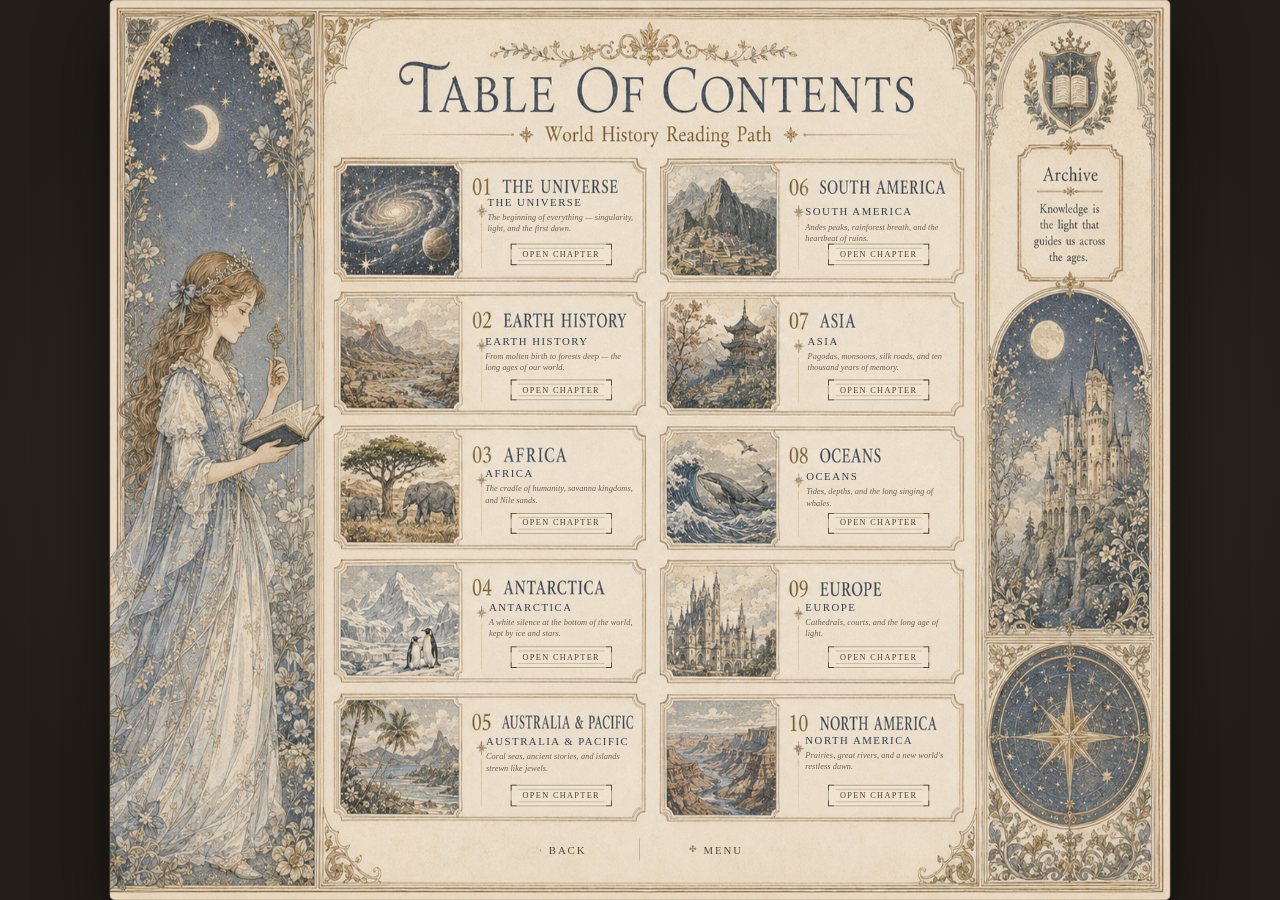
==== chapters.html @ 1aeedf15 "Chapters: per-button zones; Marginalia: 6-row cards w/ scroll; Word Garden: matched style CHAPTERS —" ====
<!doctype html>
<html lang="en">
<head>
<meta charset="utf-8">
<title>Table of Contents · The Princess Lexicon</title>
<meta name="viewport" content="width=device-width,initial-scale=1,viewport-fit=cover">
<link rel="stylesheet" href="css/base.css">
<link rel="stylesheet" href="css/layout.css">
<link rel="stylesheet" href="css/components.css">
<link rel="stylesheet" href="css/pages.css">
<link rel="stylesheet" href="css/debug.css">
<style>
  .page.chapters-art {
    background-image: url("assets/bg/ui/chapters.jpg");
  }
</style>
</head>
<body>
<div class="stage">
  <main class="page art-bg chapters-art" data-page="chapters">

    <!-- All UI lives inside the master frame so the 10 chapter cards
         line up with the painted slots. The 10 zone coordinates are
         the user's hand-measured page-relative values converted to
         master-frame-relative; see debug.css. -->
    <div class="master-frame">

      <!-- TEXT zones — one per chapter. Each just holds the chapter
           title + italic tagline; the button is a SEPARATE zone below. -->
      <div class="ui-zone zone-toc-01 toc-card" data-zone="ch 01"></div>
      <div class="ui-zone zone-toc-02 toc-card" data-zone="ch 02"></div>
      <div class="ui-zone zone-toc-03 toc-card" data-zone="ch 03"></div>
      <div class="ui-zone zone-toc-04 toc-card" data-zone="ch 04"></div>
      <div class="ui-zone zone-toc-05 toc-card" data-zone="ch 05"></div>
      <div class="ui-zone zone-toc-06 toc-card" data-zone="ch 06"></div>
      <div class="ui-zone zone-toc-07 toc-card" data-zone="ch 07"></div>
      <div class="ui-zone zone-toc-08 toc-card" data-zone="ch 08"></div>
      <div class="ui-zone zone-toc-09 toc-card" data-zone="ch 09"></div>
      <div class="ui-zone zone-toc-10 toc-card" data-zone="ch 10"></div>

      <!-- OPEN CHAPTER BUTTON zones. Coords come straight from the
           user's hand-measured red lines; all 10 buttons share the
           same column width + height so the page reads as one tidy
           grid of identical plaques. -->
      <div class="ui-zone zone-toc-btn-01 toc-btn-zone" data-zone="btn 01"></div>
      <div class="ui-zone zone-toc-btn-02 toc-btn-zone" data-zone="btn 02"></div>
      <div class="ui-zone zone-toc-btn-03 toc-btn-zone" data-zone="btn 03"></div>
      <div class="ui-zone zone-toc-btn-04 toc-btn-zone" data-zone="btn 04"></div>
      <div class="ui-zone zone-toc-btn-05 toc-btn-zone" data-zone="btn 05"></div>
      <div class="ui-zone zone-toc-btn-06 toc-btn-zone" data-zone="btn 06"></div>
      <div class="ui-zone zone-toc-btn-07 toc-btn-zone" data-zone="btn 07"></div>
      <div class="ui-zone zone-toc-btn-08 toc-btn-zone" data-zone="btn 08"></div>
      <div class="ui-zone zone-toc-btn-09 toc-btn-zone" data-zone="btn 09"></div>
      <div class="ui-zone zone-toc-btn-10 toc-btn-zone" data-zone="btn 10"></div>

      <nav class="ui-bottom-nav">
        <button type="button" onclick="go('select.html')">
          <span class="nav-glyph">‹</span>Back
        </button>
        <button type="button" onclick="go('index.html')">
          <span class="nav-glyph">✤</span>Menu
        </button>
      </nav>
    </div>
  </main>
</div>

<script src="data/mockChapters.js"></script>
<script src="js/app.js"></script>
<script>
  // Render text into each .zone-toc-NN; render the plaque into each
  // .zone-toc-btn-NN. Two zones per chapter so the button's exact
  // pixel position can never be pushed by a longer tagline.
  document.addEventListener("DOMContentLoaded", () => {
    CHAPTERS.forEach((c) => {
      const text = document.querySelector(".zone-toc-" + c.number);
      const btn  = document.querySelector(".zone-toc-btn-" + c.number);
      if (text) text.innerHTML = `
        <div class="toc-card-text">
          <h3 class="toc-card-title">${c.title}</h3>
          <p  class="toc-card-tagline">${c.tagline || ""}</p>
        </div>`;
      if (btn) btn.innerHTML = `
        <button type="button" class="antique-button toc-open-btn"
                data-go="reading.html?chapter=${encodeURIComponent(c.id)}&section=${encodeURIComponent(c.firstSection || "1.1")}">
          <span class="antique-button-corner tl"></span>
          <span class="antique-button-corner tr"></span>
          <span class="antique-button-corner bl"></span>
          <span class="antique-button-corner br"></span>
          <span class="antique-button-label">Open Chapter</span>
        </button>`;
    });
    document.querySelectorAll(".toc-open-btn").forEach(btn => {
      btn.addEventListener("click", () => window.go(btn.dataset.go));
    });
  });
</script>
</body>
</html>
---- css/base.css ----
/* ============================================================
   The Princess Lexicon — base.css
   Typography tokens, color tokens, page reset.
   All pages must inherit from these tokens. Do not redeclare
   fonts / colors in per-page CSS.
   ============================================================ */

:root {
  /* ----- Color tokens ----- */
  --color-ink:           #3f3a31;   /* primary body text */
  --color-ink-soft:      #443d32;   /* alt body text */
  --color-body:          #3d3932;   /* reading body */
  --color-title:         #384453;   /* gray-blue title */
  --color-title-alt:     #3f4b59;   /* gray-blue title alt */
  --color-subtitle:      #8a7653;   /* muted gold subtitle */
  --color-muted:         #7b6f5c;   /* secondary text */
  --color-gold:          #9a8358;   /* gold-brown accent text */
  --color-gold-deep:     #76664b;   /* deep gold for hero */
  --color-gold-soft:     #a58a56;   /* selection / underline */
  --color-button-ink:    #5a4b35;   /* button label text */
  --color-clickable:     #5f513b;   /* clickable word ink */

  --paper-warm:          #f4ecda;   /* main paper background */
  --paper-warm-2:        #ede2c8;   /* deeper paper */
  --paper-cream:         #f6efd9;   /* page panels */
  --paper-edge:          #dccfae;   /* page edge */
  --paper-frame:         #b89e6f;   /* border / frame lines */
  --paper-frame-soft:    #c8b387;   /* lighter frame */
  --paper-shadow:        rgba(80, 60, 30, 0.10);
  --paper-shadow-2:      rgba(80, 60, 30, 0.18);

  --accent-wine:         #8a5a5a;   /* save accent */
  --accent-wine-soft:    #a87878;
  --accent-blue:         #5a6e84;   /* load accent */
  --accent-blue-soft:    #87a0b6;
  --accent-empty:        #d8c79f;   /* empty slot beige */

  --highlight-bg:        rgba(168, 143, 93, 0.13);
  --highlight-bg-hover:  rgba(168, 143, 93, 0.22);
  --highlight-border:    rgba(126, 103, 67, 0.45);
  --highlight-border-hover: rgba(154, 131, 88, 0.85);
  --select-bg:           rgba(162, 139, 96, 0.16);

  /* ----- Ornate-panel tokens (site-wide framed component) ----- */
  --paper-bg:        #f4eddd;
  --paper-bg-soft:   #f8f2e6;
  --paper-line:      #b9aa8a;
  --paper-line-dark: #8f805f;
  --paper-text:      #3f3a31;
  --paper-muted:     #7d705c;
  --paper-gold:      #a78d5b;

  /* ----- Font stacks ----- */
  --font-body:    "Georgia", "Times New Roman", "Songti SC", "STSong", serif;
  --font-display: "Georgia", "Times New Roman", "Songti SC", serif;
  --font-cn:      "Songti SC", "STSong", "Noto Serif SC", "Georgia", serif;

  /* ----- Type scale (px) ----- */
  --fs-hero:        52px;
  --fs-chapter:     34px;
  --fs-section:     28px;
  --fs-card-title:  22px;
  --fs-menu:        24px;
  --fs-btn-lg:      22px;
  --fs-btn:         18px;
  --fs-btn-sm:      16px;
  --fs-body:        20px;
  --fs-list:        16px;
  --fs-side-label:  13px;
  --fs-side-word:   18px;
  --fs-drawer-title:36px;

  /* ----- Layout tokens ----- */
  --page-w: 1448px;
  --page-h: 1086px;
  --page-radius: 6px;
  --frame-border: 1px solid var(--paper-frame);
  --frame-border-soft: 1px solid var(--paper-frame-soft);
  --hairline: 1px solid rgba(120, 95, 55, 0.35);
}

/* ----- Reset ----- */
*,
*::before,
*::after { box-sizing: border-box; }

html, body {
  margin: 0;
  padding: 0;
  height: 100%;
}

body {
  font-family: var(--font-body);
  font-size: var(--fs-body);
  color: var(--color-ink);
  background-color: #2b261e;
  -webkit-font-smoothing: antialiased;
  text-rendering: optimizeLegibility;
  overflow: hidden;          /* iPad landscape: no body scroll */
}

button,
input,
select,
textarea {
  font-family: inherit;
  color: inherit;
}

a { color: inherit; text-decoration: none; }

img { display: block; max-width: 100%; }

/* ----- Typography classes ----- */
.t-hero {
  font-family: var(--font-display);
  font-size: var(--fs-hero);
  letter-spacing: 0.08em;
  font-weight: 400;
  line-height: 1.1;
  color: var(--color-gold-deep);
  text-transform: uppercase;
}

.t-menu-sub {
  font-family: var(--font-display);
  font-size: var(--fs-menu);
  letter-spacing: 0.14em;
  font-weight: 400;
  color: #7d705c;
  text-transform: uppercase;
}

.t-chapter {
  font-family: var(--font-display);
  font-size: var(--fs-chapter);
  letter-spacing: 0.14em;
  font-weight: 400;
  line-height: 1.2;
  color: #3c4854;
  text-transform: uppercase;
}

.t-section {
  font-family: var(--font-display);
  font-size: var(--fs-section);
  letter-spacing: 0.08em;
  font-weight: 400;
  line-height: 1.35;
  color: var(--color-subtitle);
}

.t-eyebrow {
  font-family: var(--font-display);
  font-size: var(--fs-side-label);
  letter-spacing: 0.18em;
  text-transform: uppercase;
  font-weight: 400;
  color: var(--color-subtitle);
}

.t-divider {
  display: block;
  width: 60px;
  height: 1px;
  margin: 10px auto 0;
  background: var(--paper-frame);
  opacity: 0.6;
}
---- css/layout.css ----
/* ============================================================
   The Princess Lexicon — layout.css
   Page-level scaffolding. Each page is centered in a 1448x1086
   "book" stage that scales to viewport.
   ============================================================ */

.stage {
  position: fixed;
  inset: 0;
  display: flex;
  align-items: center;
  justify-content: center;
  background: radial-gradient(ellipse at center,
              #3a342a 0%, #221d17 80%);
}

.page {
  position: relative;
  width: var(--page-w);
  height: var(--page-h);
  background-color: var(--paper-warm);
  background-image:
    radial-gradient(ellipse at 30% 20%, rgba(255, 245, 220, 0.55) 0%, transparent 60%),
    radial-gradient(ellipse at 70% 80%, rgba(120, 95, 55, 0.10) 0%, transparent 65%),
    repeating-linear-gradient(
      135deg,
      rgba(150, 120, 70, 0.025) 0 2px,
      transparent 2px 5px
    );
  border-radius: var(--page-radius);
  box-shadow:
    0 30px 80px rgba(0, 0, 0, 0.55),
    0 0 0 1px rgba(120, 95, 55, 0.30) inset;
  transform-origin: center center;
  overflow: hidden;
}

/* ============================================================
   MASTER FRAME — the single legal layout coordinate system.
   Hand-measured by the user: the 4 blue corner medallions on
   every painted background are at (1.78%, 2.15%) and
   (98.11%, 98.00%) of the page, so the frame is:
       left 1.78%  top 2.15%  width 96.33%  height 95.85%

   Every interactive zone, hotspot and bottom-nav lives INSIDE
   this element. Zones inside .master-frame use percentages
   relative to .master-frame, NOT to the full .page.
   ============================================================ */
.master-frame {
  position: absolute;
  left: 1.78%;
  top: 2.15%;
  width: 96.33%;
  height: 95.85%;
  /* pointer-events:none would defeat the whole purpose: zones inside
     need to receive clicks. Master frame itself has no UI, so the
     transparent child zones determine hit behaviour. */
}

/* Decorative double frame inside every page */
.page::before,
.page::after {
  content: "";
  position: absolute;
  pointer-events: none;
  border: var(--frame-border);
}
.page::before {
  inset: 22px;
  border-color: var(--paper-frame);
  opacity: 0.55;
}
.page::after {
  inset: 30px;
  border: var(--frame-border-soft);
  opacity: 0.35;
}

/* ----- Page-level shells ----- */
.page-inner {
  position: absolute;
  inset: 50px;
  display: flex;
  flex-direction: column;
}

/* ----- Bottom navigation bar (shared) ----- */
.nav-bar {
  position: absolute;
  left: 50%;
  bottom: 40px;
  transform: translateX(-50%);
  display: flex;
  align-items: center;
  gap: 36px;
  padding: 10px 28px;
  background: rgba(246, 239, 217, 0.55);
  border: var(--frame-border-soft);
  border-radius: 4px;
}
.nav-bar .nav-sep {
  width: 1px;
  height: 22px;
  background: var(--paper-frame);
  opacity: 0.55;
}

/* ----- Home (index) layout ----- */
.home-layout {
  height: 100%;
  display: flex;
  flex-direction: column;
  align-items: center;
  justify-content: center;
  gap: 40px;
  text-align: center;
}
.home-layout .home-hero {
  margin-top: -40px;
}
.home-layout .home-buttons {
  position: absolute;
  bottom: 140px;
  left: 50%;
  transform: translateX(-50%);
  display: flex;
  gap: 60px;
}

/* ----- Select layout ----- */
.select-layout {
  height: 100%;
  display: flex;
  flex-direction: column;
}
.select-layout .select-header {
  text-align: center;
  padding-top: 30px;
}
.select-layout .select-cards {
  flex: 1;
  display: grid;
  grid-template-columns: repeat(3, 1fr);
  gap: 40px;
  padding: 60px 60px 120px;
  align-items: center;
}

/* ----- Reading layout: 3 columns + footer ----- */
.reading-layout {
  display: grid;
  grid-template-columns: 240px 1fr 280px;
  grid-template-rows: 1fr auto;
  gap: 28px;
  height: 100%;
  padding-bottom: 80px;       /* room for nav bar */
}
.reading-illus {
  grid-row: 1;
  grid-column: 1;
  border: var(--hairline);
  background:
    linear-gradient(180deg, rgba(220, 200, 160, 0.20), rgba(120, 95, 55, 0.10));
  position: relative;
}
.reading-illus .illus-placeholder {
  position: absolute;
  inset: 16px;
  border: 1px dashed rgba(120, 95, 55, 0.35);
  display: flex;
  align-items: center;
  justify-content: center;
  color: var(--color-muted);
  font-size: 12px;
  letter-spacing: 0.2em;
  text-transform: uppercase;
  text-align: center;
  padding: 12px;
}
.reading-main {
  grid-row: 1;
  grid-column: 2;
  overflow-y: auto;
  padding: 10px 30px 30px;
}
.reading-side {
  grid-row: 1;
  grid-column: 3;
  border-left: var(--hairline);
  padding-left: 22px;
  overflow-y: auto;
}

/* ----- Chapters layout ----- */
.chapters-layout {
  height: 100%;
  display: flex;
  flex-direction: column;
  padding-bottom: 100px;
}
.chapters-layout .chapters-header {
  text-align: center;
  padding-top: 20px;
  padding-bottom: 20px;
}
.chapters-grid {
  flex: 1;
  display: grid;
  grid-template-columns: repeat(2, 1fr);
  grid-auto-rows: min-content;
  gap: 20px 36px;
  overflow-y: auto;
  padding: 10px 30px;
}

/* ----- Notes + Word Garden share a 2-column shape ----- */
.split-layout {
  display: grid;
  grid-template-columns: 360px 1fr;
  gap: 30px;
  height: 100%;
  padding-bottom: 90px;
}
.split-layout .split-left {
  border-right: var(--hairline);
  padding-right: 22px;
  display: flex;
  flex-direction: column;
  min-height: 0;
}
.split-layout .split-right {
  padding-left: 6px;
  overflow-y: auto;
  min-height: 0;
}

/* Word Garden two-column list */
.wg-list-grid {
  flex: 1;
  display: grid;
  grid-template-columns: 1fr 1fr;
  gap: 4px 16px;
  overflow-y: auto;
  align-content: start;
  padding-right: 6px;
}

/* ----- Save / Load layout ----- */
.save-layout {
  height: 100%;
  display: flex;
  flex-direction: column;
  padding-bottom: 100px;
}
.save-layout .save-header {
  text-align: center;
  padding-top: 30px;
}
.slot-grid {
  flex: 1;
  display: grid;
  grid-template-columns: repeat(2, 1fr);
  grid-auto-rows: minmax(150px, 1fr);
  gap: 24px 32px;
  padding: 40px 60px;
  overflow-y: auto;
}
---- css/components.css ----
/* ============================================================
   The Princess Lexicon — components.css
   Reusable UI components: buttons, cards, word drawer, slots,
   and the site-wide .ornate-panel framing component.
   ============================================================ */

/* ============================================================
   ORNATE PANEL
   Universal classical thin-line frame. Use everywhere a boxed
   surface needs the "old paper page" look — never write a custom
   frame in page-level CSS.

   Variants (combine freely):
     .is-small      tighter padding, smaller corner notch
     .is-strip      wide horizontal strip (Save/Load/Notes rows)
     .is-clickable  pointer cursor + lift on hover
     .is-selected   gold tint, no modern blue selection
     .is-empty      dashed border + lower opacity
     .is-save       muted wine accent border
     .is-load       muted blue  accent border

   Optional child:
     .ornate-panel-header-line  → manual horizontal flourish line
                                  flanking the top center symbol
   Helper text classes:
     .ornate-panel-title, .ornate-panel-subtitle
   ============================================================ */
.ornate-panel {
  position: relative;
  box-sizing: border-box;
  background:
    radial-gradient(circle at 18% 12%, rgba(255, 255, 255, 0.32), transparent 28%),
    linear-gradient(180deg, rgba(255, 251, 240, 0.72), rgba(238, 226, 202, 0.56)),
    var(--paper-bg);
  color: var(--paper-text);
  border: 1px solid rgba(143, 128, 95, 0.62);
  padding: 22px 28px;
  clip-path: polygon(
    18px 0,
    calc(100% - 18px) 0,
    100% 18px,
    100% calc(100% - 18px),
    calc(100% - 18px) 100%,
    18px 100%,
    0 calc(100% - 18px),
    0 18px
  );
  box-shadow:
    inset 0 0 0 1px rgba(255, 248, 226, 0.55),
    inset 0 0 0 4px rgba(185, 170, 138, 0.10),
    0 2px 8px rgba(77, 62, 39, 0.08);
}

/* Inner thin line — classical double-rule border. */
.ornate-panel::before {
  content: "";
  position: absolute;
  inset: 9px;
  pointer-events: none;
  border: 1px solid rgba(185, 170, 138, 0.58);
  clip-path: polygon(
    14px 0,
    calc(100% - 14px) 0,
    100% 14px,
    100% calc(100% - 14px),
    calc(100% - 14px) 100%,
    14px 100%,
    0 calc(100% - 14px),
    0 14px
  );
}

/* Top-centre flourish symbol. */
.ornate-panel::after {
  content: "✤";
  position: absolute;
  top: -2px;
  left: 50%;
  transform: translateX(-50%);
  padding: 0 12px;
  background: var(--paper-bg-soft);
  color: var(--paper-gold);
  font-size: 15px;
  line-height: 1;
  letter-spacing: 0.08em;
}

/* Top horizontal flourish lines flanking the centre symbol. */
.ornate-panel-header-line {
  position: absolute;
  top: 10px;
  left: 26px;
  right: 26px;
  height: 1px;
  pointer-events: none;
  background: linear-gradient(
    90deg,
    transparent 0%,
    rgba(143, 128, 95, 0.45) 18%,
    transparent 44%,
    transparent 56%,
    rgba(143, 128, 95, 0.45) 82%,
    transparent 100%
  );
}

/* ----- Size variants ----- */
.ornate-panel.is-small {
  padding: 14px 18px;
  clip-path: polygon(
    12px 0,
    calc(100% - 12px) 0,
    100% 12px,
    100% calc(100% - 12px),
    calc(100% - 12px) 100%,
    12px 100%,
    0 calc(100% - 12px),
    0 12px
  );
}
.ornate-panel.is-small::before {
  inset: 6px;
  clip-path: polygon(
    10px 0,
    calc(100% - 10px) 0,
    100% 10px,
    100% calc(100% - 10px),
    calc(100% - 10px) 100%,
    10px 100%,
    0 calc(100% - 10px),
    0 10px
  );
}
.ornate-panel.is-small::after { font-size: 12px; padding: 0 8px; }

.ornate-panel.is-strip {
  padding: 18px 26px;
  min-height: 86px;
}

/* ----- State variants ----- */
.ornate-panel.is-clickable {
  cursor: pointer;
  transition:
    transform 180ms ease,
    background 180ms ease,
    border-color 180ms ease,
    box-shadow 180ms ease;
}
.ornate-panel.is-clickable:hover {
  transform: translateY(-1px);
  border-color: rgba(167, 141, 91, 0.78);
  background:
    radial-gradient(circle at 18% 12%, rgba(255, 255, 255, 0.38), transparent 28%),
    linear-gradient(180deg, rgba(255, 251, 240, 0.82), rgba(240, 228, 204, 0.64)),
    var(--paper-bg-soft);
  box-shadow:
    inset 0 0 0 1px rgba(255, 248, 226, 0.62),
    inset 0 0 0 4px rgba(185, 170, 138, 0.13),
    0 4px 12px rgba(77, 62, 39, 0.12);
}
/* Pressed state — depress + warm ink-stamp tint, no blue / no glow. */
.ornate-panel.is-clickable:active {
  transform: translateY(2px);
  border-color: rgba(143, 128, 95, 0.92);
  background:
    radial-gradient(circle at 50% 50%, rgba(167, 141, 91, 0.16), transparent 60%),
    linear-gradient(180deg, rgba(238, 224, 196, 0.92), rgba(220, 202, 166, 0.82)),
    var(--paper-bg);
  box-shadow:
    inset 0 0 0 1px rgba(167, 141, 91, 0.45),
    inset 0 2px 5px rgba(120, 95, 55, 0.18),
    0 0 0 0 rgba(0, 0, 0, 0);
  transition: transform 60ms ease, background 60ms ease, box-shadow 60ms ease;
}
.ornate-panel.is-clickable:focus-visible {
  outline: none;
  border-color: rgba(167, 141, 91, 0.95);
  box-shadow:
    inset 0 0 0 1px rgba(255, 248, 226, 0.65),
    inset 0 0 0 4px rgba(167, 141, 91, 0.22),
    0 0 0 2px rgba(167, 141, 91, 0.30);
}
/* JS-driven flourish: brief gold ripple on click. */
@keyframes ornate-press-flash {
  0%   { box-shadow: inset 0 0 0 1px rgba(167, 141, 91, 0.85),
                     inset 0 0 0 4px rgba(167, 141, 91, 0.45),
                     0 0 0 0  rgba(167, 141, 91, 0.40); }
  100% { box-shadow: inset 0 0 0 1px rgba(255, 248, 226, 0.55),
                     inset 0 0 0 4px rgba(185, 170, 138, 0.10),
                     0 0 14px 0 rgba(167, 141, 91, 0); }
}
.ornate-panel.is-pressed {
  animation: ornate-press-flash 420ms ease-out 1;
}
.ornate-panel.is-selected {
  border-color: rgba(167, 141, 91, 0.9);
  background:
    linear-gradient(180deg, rgba(255, 248, 230, 0.88), rgba(238, 224, 195, 0.72)),
    var(--paper-bg);
  box-shadow:
    inset 0 0 0 1px rgba(255, 248, 226, 0.68),
    inset 0 0 0 4px rgba(167, 141, 91, 0.16),
    0 0 0 1px rgba(167, 141, 91, 0.18);
}
.ornate-panel.is-empty {
  opacity: 0.72;
  border-style: dashed;
  background:
    linear-gradient(180deg, rgba(248, 242, 230, 0.50), rgba(231, 219, 196, 0.38)),
    var(--paper-bg);
}
.ornate-panel.is-save {
  --accent-color: #9b5b55;
  border-color: rgba(155, 91, 85, 0.42);
}
.ornate-panel.is-load {
  --accent-color: #667b91;
  border-color: rgba(102, 123, 145, 0.42);
}

/* Allow a <button> to be an ornate-panel without UA chrome. */
button.ornate-panel {
  font: inherit;
  color: inherit;
  appearance: none;
  -webkit-appearance: none;
}

/* Home page giant CTA. Used on index.html. */
.home-cta {
  font-family: var(--font-display);
  font-size: var(--fs-btn-lg);
  letter-spacing: 0.14em;
  text-transform: uppercase;
  color: var(--color-button-ink);
  min-width: 280px;
  padding: 28px 38px;
  text-align: center;
}

/* ----- Text helpers inside an ornate panel ----- */
.ornate-panel-title {
  margin: 0 0 10px 0;
  font-family: var(--font-display);
  font-size: 20px;
  font-weight: 400;
  letter-spacing: 0.10em;
  color: var(--paper-text);
}
.ornate-panel-subtitle {
  margin: 0;
  font-family: var(--font-display);
  font-size: 14px;
  line-height: 1.55;
  letter-spacing: 0.035em;
  color: var(--paper-muted);
}

/* ============================================================
   READING SIDE-NOTE (.reading-side-note)
   Small marginal tag on right edge of reading page. Only shows
   the tapped word + 2 collocations + FULL CARD + SAVE buttons.
   NO Chinese, NO family/friend/kin, NO example. Hard separation
   from .word-drawer.
   ============================================================ */
.reading-side-note {
  position: relative;
  box-sizing: border-box;
  width: 100%;
  max-width: 210px;
  min-height: 170px;
  padding: 18px 18px 16px;
  background:
    linear-gradient(180deg, rgba(252, 247, 232, 0.92), rgba(238, 226, 202, 0.82)),
    var(--paper-bg);
  border: 1px solid rgba(143, 128, 95, 0.58);
  color: var(--paper-text);
  font-family: var(--font-body);
  clip-path: polygon(
    12px 0, calc(100% - 12px) 0, 100% 12px,
    100% calc(100% - 12px), calc(100% - 12px) 100%,
    12px 100%, 0 calc(100% - 12px), 0 12px
  );
  box-shadow:
    inset 0 0 0 1px rgba(255, 248, 226, 0.62),
    inset 0 0 0 5px rgba(185, 170, 138, 0.10),
    0 3px 10px rgba(63, 52, 35, 0.08);
}
.reading-side-note::before {
  content: "";
  position: absolute;
  inset: 7px;
  border: 1px solid rgba(185, 170, 138, 0.55);
  pointer-events: none;
  clip-path: polygon(
    10px 0, calc(100% - 10px) 0, 100% 10px,
    100% calc(100% - 10px), calc(100% - 10px) 100%,
    10px 100%, 0 calc(100% - 10px), 0 10px
  );
}
.reading-side-note::after {
  content: "✤";
  position: absolute;
  top: -1px;
  left: 50%;
  transform: translateX(-50%);
  padding: 0 8px;
  background: var(--paper-bg-soft);
  color: var(--paper-gold);
  font-size: 12px;
}
.side-note-word {
  margin: 4px 0 12px;
  font-family: var(--font-display);
  font-size: 18px;
  line-height: 1.2;
  letter-spacing: 0.055em;
  font-weight: 400;
  color: var(--paper-text);
}
.side-note-collocations { margin: 0 0 14px; padding: 0; list-style: none; }
.side-note-collocations li {
  position: relative;
  padding-left: 13px;
  margin-bottom: 7px;
  font-size: 12.5px;
  line-height: 1.38;
  letter-spacing: 0.025em;
  color: #6c6254;
}
.side-note-collocations li::before {
  content: "•";
  position: absolute;
  left: 0;
  color: var(--paper-gold);
}
.side-note-actions { display: flex; gap: 8px; margin-top: 10px; }
.side-note-button {
  flex: 1;
  height: 30px;
  border: 1px solid rgba(143, 128, 95, 0.55);
  background: rgba(248, 242, 230, 0.66);
  color: var(--color-button-ink);
  font-family: var(--font-display);
  font-size: 10.5px;
  letter-spacing: 0.12em;
  text-transform: uppercase;
  cursor: pointer;
  transition: background 160ms ease, border-color 160ms ease;
}
.side-note-button:hover {
  background: rgba(244, 233, 205, 0.9);
  border-color: rgba(167, 141, 91, 0.8);
}
.side-note-button[disabled] {
  opacity: 0.55;
  cursor: not-allowed;
}
.reading-side-note.is-empty {
  border-style: dashed;
  font-family: var(--font-display);
  font-size: 12px;
  letter-spacing: 0.18em;
  text-transform: uppercase;
  color: var(--color-muted);
  text-align: center;
  display: flex;
  align-items: center;
  justify-content: center;
  padding: 24px 12px;
  background:
    linear-gradient(180deg, rgba(248, 242, 230, 0.5), rgba(231, 219, 196, 0.38)),
    var(--paper-bg);
}

/* ============================================================
   WORD DRAWER v2 — wide right-slide pad sheet
   Per spec: 470px wide, classical paper, full content with
   HER FAMILY / HER FRIEND / example / HER KIN sections.
   ============================================================ */
.word-drawer-backdrop {
  position: absolute;
  inset: 0;
  background: rgba(34, 28, 20, 0.16);
  opacity: 0;
  pointer-events: none;
  transition: opacity 220ms ease;
  z-index: 40;
}
.word-drawer-backdrop.is-open {
  opacity: 1;
  pointer-events: auto;
}
.word-drawer {
  position: absolute;
  top: 38px;
  right: 34px;
  width: 470px;
  height: calc(100% - 76px);
  z-index: 50;
  box-sizing: border-box;
  padding: 60px 54px 56px;
  overflow-y: auto;
  transform: translateX(calc(100% + 60px));
  transition: transform 280ms cubic-bezier(0.22, 0.61, 0.36, 1);
  color: var(--paper-text);
  font-family: var(--font-body);
  background:
    radial-gradient(circle at 20% 10%, rgba(255, 255, 255, 0.35), transparent 28%),
    linear-gradient(180deg, rgba(252, 247, 232, 0.96), rgba(239, 226, 203, 0.94)),
    var(--paper-bg);
  border: 1px solid rgba(143, 128, 95, 0.64);
  box-shadow:
    inset 0 0 0 1px rgba(255, 248, 226, 0.64),
    inset 0 0 0 8px rgba(185, 170, 138, 0.10),
    0 16px 36px rgba(49, 39, 25, 0.22);
  clip-path: polygon(
    24px 0, calc(100% - 24px) 0, 100% 24px,
    100% calc(100% - 24px), calc(100% - 24px) 100%,
    24px 100%, 0 calc(100% - 24px), 0 24px
  );
}
.word-drawer.is-open { transform: translateX(0); }
.word-drawer::before {
  content: "";
  position: absolute;
  inset: 18px;
  pointer-events: none;
  border: 1px solid rgba(185, 170, 138, 0.58);
  clip-path: polygon(
    18px 0, calc(100% - 18px) 0, 100% 18px,
    100% calc(100% - 18px), calc(100% - 18px) 100%,
    18px 100%, 0 calc(100% - 18px), 0 18px
  );
}
.word-drawer::after {
  content: "✤";
  position: absolute;
  top: 18px;
  left: 50%;
  transform: translateX(-50%);
  padding: 0 14px;
  background: var(--paper-bg-soft);
  color: var(--paper-gold);
  font-size: 15px;
}
.word-drawer-close {
  position: absolute;
  top: 28px;
  right: 34px;
  width: 30px;
  height: 30px;
  border: 1px solid rgba(143, 128, 95, 0.48);
  background: rgba(248, 242, 230, 0.65);
  color: var(--paper-muted);
  font-size: 18px;
  line-height: 1;
  cursor: pointer;
  border-radius: 0;
}
.word-drawer-close:hover { background: rgba(244, 233, 205, 0.9); }

.word-drawer-title {
  margin: 0 0 8px;
  font-family: var(--font-display);
  font-size: 38px;
  line-height: 1.08;
  letter-spacing: 0.055em;
  font-weight: 400;
  color: var(--paper-text);
}
.word-drawer-meta {
  margin-left: 12px;
  font-size: 18px;
  font-style: italic;
  letter-spacing: 0.04em;
  color: #6b5c44;
}
.word-drawer-meaning {
  margin: 0 0 26px;
  font-family: var(--font-cn);
  font-size: 17px;
  line-height: 1.45;
  letter-spacing: 0.04em;
  color: #6b5c44;
}
.word-section { margin-top: 24px; }
.word-section-title {
  margin: 0 0 12px;
  font-family: var(--font-display);
  font-size: 13px;
  line-height: 1;
  letter-spacing: 0.24em;
  text-transform: uppercase;
  font-weight: 400;
  color: var(--color-gold);
}
.word-section-title::before {
  content: "❦";
  margin-right: 8px;
  color: var(--paper-gold);
  font-size: 12px;
}
.word-entry-list { margin: 0; padding: 0; list-style: none; }
.word-entry {
  position: relative;
  margin-bottom: 10px;
  padding-left: 18px;
  font-size: 15.5px;
  line-height: 1.48;
  letter-spacing: 0.025em;
  color: #403a31;
}
.word-entry::before {
  content: "•";
  position: absolute;
  left: 0; top: 0;
  color: var(--paper-gold);
}
.word-entry strong { font-weight: 600; color: #332e27; }
.word-entry em { font-style: italic; color: #5d5347; }
.example-box {
  margin: 22px 0 18px;
  padding: 16px 18px;
  border: 1px solid rgba(185, 170, 138, 0.45);
  background: rgba(246, 238, 218, 0.52);
}
.example-en {
  margin: 0 0 8px;
  font-size: 15px;
  line-height: 1.55;
  font-style: italic;
  letter-spacing: 0.02em;
  color: #514839;
}
.example-zh {
  margin: 0;
  font-family: var(--font-cn);
  font-size: 13.5px;
  line-height: 1.45;
  color: var(--paper-muted);
}
.word-drawer-footer {
  margin-top: 30px;
  padding-top: 14px;
  border-top: 1px solid rgba(185, 170, 138, 0.42);
  font-family: var(--font-display);
  font-size: 12px;
  letter-spacing: 0.12em;
  text-transform: uppercase;
  color: var(--color-gold);
  text-align: center;
}

/* ============================================================
   INVISIBLE-INK REVEAL EFFECT
   Used in reading body and quiz items. Hidden state is barely
   visible warm grey; revealed state fades to full ink over ~1.1s.
   Never neon, never sweep flash.
   ============================================================ */
.reveal-block {
  color: rgba(63, 58, 49, 0.10);
  opacity: 0.58;
  filter: blur(0.35px);
  transition:
    color 1100ms ease,
    opacity 1100ms ease,
    filter 1100ms ease;
  position: relative;
}
.reveal-block.is-revealed {
  color: var(--paper-text);
  opacity: 1;
  filter: blur(0);
}
.reveal-block .ink-ripple {
  position: absolute;
  inset: -4px -10px;
  pointer-events: none;
  background:
    linear-gradient(90deg,
      transparent 0%,
      rgba(167, 141, 91, 0.14) 45%,
      rgba(167, 141, 91, 0.06) 60%,
      transparent 100%);
  opacity: 0;
  transform: translateX(-30%);
}
.reveal-block.is-revealed .ink-ripple {
  animation: ink-ripple-sweep 1100ms ease 1 forwards;
}
@keyframes ink-ripple-sweep {
  0%   { opacity: 0;   transform: translateX(-30%); }
  35%  { opacity: 1;   }
  100% { opacity: 0;   transform: translateX(120%); }
}

/* Tap-to-begin overlay used on reading + quiz pages. */
.tap-overlay {
  position: absolute;
  inset: 0;
  background: rgba(244, 237, 221, 0.55);
  display: flex;
  align-items: center;
  justify-content: center;
  cursor: pointer;
  z-index: 25;
  transition: opacity 280ms ease;
  backdrop-filter: blur(0.4px);
}
.tap-overlay.is-gone {
  opacity: 0;
  pointer-events: none;
}
.tap-overlay-card {
  font-family: var(--font-display);
  font-size: 16px;
  letter-spacing: 0.22em;
  text-transform: uppercase;
  color: var(--color-button-ink);
  padding: 22px 38px;
  background: var(--paper-bg-soft);
  border: 1px solid rgba(143, 128, 95, 0.55);
  box-shadow:
    inset 0 0 0 1px rgba(255, 248, 226, 0.55),
    inset 0 0 0 5px rgba(185, 170, 138, 0.10);
}
.tap-overlay-card::before {
  content: "✤ ";
  color: var(--paper-gold);
  letter-spacing: 0.5em;
}

/* ============================================================
   QUIZ PAGE — same paper / font / spacing as reading page.
   Classical multi-choice feedback. No green / red blocks.
   ============================================================ */
.quiz-body {
  max-width: 760px;
  margin: 0 auto;
  padding-bottom: 80px;
}
.quiz-eyebrow {
  font-family: var(--font-display);
  font-size: 13px;
  letter-spacing: 0.28em;
  text-transform: uppercase;
  color: var(--color-gold);
  text-align: center;
  margin-bottom: 8px;
}
.quiz-item { margin-bottom: 42px; }
.quiz-item .quiz-no {
  font-family: var(--font-display);
  font-size: 13px;
  letter-spacing: 0.22em;
  text-transform: uppercase;
  color: var(--color-subtitle);
  margin-bottom: 6px;
}
.quiz-question {
  margin: 0 0 22px;
  font-family: var(--font-body);
  font-size: 20px;
  line-height: 1.65;
  letter-spacing: 0.035em;
  color: var(--color-body);
}
.quiz-options {
  margin: 0 0 34px 14px;
  padding: 0;
  list-style: none;
}
.quiz-option {
  display: flex;
  gap: 18px;
  align-items: baseline;
  margin-bottom: 12px;
  padding: 6px 10px;
  font-family: var(--font-body);
  font-size: 19px;
  line-height: 1.45;
  letter-spacing: 0.035em;
  cursor: pointer;
  color: var(--color-body);
  border-left: 2px solid transparent;
  transition: background 160ms ease, color 160ms ease, border-color 160ms ease;
}
.quiz-option:hover {
  background: rgba(168, 143, 93, 0.08);
  border-left-color: rgba(167, 141, 91, 0.45);
}
.quiz-option-letter {
  width: 28px;
  color: var(--color-subtitle);
  letter-spacing: 0.12em;
  flex-shrink: 0;
}
.quiz-option.is-correct {
  color: #5d4d2f;
  text-shadow: 0 0 8px rgba(167, 141, 91, 0.22);
  border-left-color: var(--color-gold-soft);
  background: rgba(167, 141, 91, 0.10);
}
.quiz-option.is-wrong {
  color: #7a5048;
  opacity: 0.78;
  border-left-color: rgba(155, 91, 85, 0.45);
}
.quiz-option.is-locked { pointer-events: none; }

/* Vertical divider between the reading text and side note column. */
.reading-side .reading-side-rule {
  display: block;
  height: 1px;
  background: rgba(167, 141, 91, 0.35);
  margin: 8px 0 14px;
}

/* ----- Buttons (plaque-style) ----- */
.btn {
  display: inline-flex;
  align-items: center;
  justify-content: center;
  font-family: var(--font-display);
  font-size: var(--fs-btn);
  letter-spacing: 0.12em;
  text-transform: uppercase;
  font-weight: 400;
  color: var(--color-button-ink);
  background: linear-gradient(180deg, #f3e8c8 0%, #e6d6ad 100%);
  border: 1px solid var(--paper-frame);
  border-radius: 3px;
  padding: 10px 22px;
  cursor: pointer;
  transition: background 200ms ease, color 200ms ease, border-color 200ms ease;
  box-shadow: 0 1px 0 rgba(255, 245, 220, 0.45) inset,
              0 1px 2px rgba(80, 60, 30, 0.10);
}
.btn:hover {
  background: linear-gradient(180deg, #efe1bd 0%, #ddc99c 100%);
  border-color: var(--color-gold-soft);
  color: #4a3d28;
}
.btn:active {
  transform: translateY(1px);
}
.btn.btn-lg {
  font-size: var(--fs-btn-lg);
  letter-spacing: 0.14em;
  padding: 18px 38px;
}
.btn.btn-sm {
  font-size: var(--fs-btn-sm);
  padding: 7px 16px;
}
.btn.btn-ghost {
  background: transparent;
  border: 1px solid var(--paper-frame);
}
.btn.btn-ghost:hover {
  background: rgba(168, 143, 93, 0.10);
}
.btn[disabled],
.btn[aria-disabled="true"] {
  opacity: 0.45;
  cursor: not-allowed;
}

/* Nav-bar mini text-button — used in footers like the reference image */
.nav-btn {
  background: transparent;
  border: 0;
  font-family: var(--font-display);
  font-size: var(--fs-btn-sm);
  letter-spacing: 0.12em;
  text-transform: uppercase;
  color: var(--color-button-ink);
  cursor: pointer;
  padding: 4px 10px;
  display: inline-flex;
  align-items: center;
  gap: 8px;
  transition: color 180ms ease;
}
.nav-btn:hover { color: #3f3a31; }
.nav-btn .glyph {
  color: var(--color-gold);
  font-size: 14px;
  letter-spacing: 0;
}

/* ----- Generic "card" surface (Select page big cards / chapter list) ----- */
.card {
  position: relative;
  background: linear-gradient(180deg, var(--paper-cream) 0%, #ecdfbf 100%);
  border: var(--frame-border);
  border-radius: 4px;
  padding: 28px 24px;
  box-shadow: 0 2px 0 rgba(255, 245, 220, 0.4) inset,
              0 6px 14px rgba(80, 60, 30, 0.10);
  cursor: pointer;
  transition: transform 220ms ease, box-shadow 220ms ease, border-color 220ms ease;
}
.card:hover {
  transform: translateY(-3px);
  border-color: var(--color-gold-soft);
  box-shadow: 0 10px 20px rgba(80, 60, 30, 0.16);
}
.card::before {
  content: "";
  position: absolute;
  inset: 8px;
  border: 1px solid rgba(150, 120, 70, 0.32);
  pointer-events: none;
  border-radius: 2px;
}

/* Select page card */
.select-card {
  min-height: 360px;
  display: flex;
  flex-direction: column;
  align-items: center;
  justify-content: space-between;
  text-align: center;
  padding: 50px 24px 40px;
}
.select-card .sc-emblem {
  font-size: 26px;
  letter-spacing: 0.3em;
  color: var(--color-gold);
}
.select-card .sc-title {
  font-family: var(--font-display);
  font-size: 26px;
  letter-spacing: 0.16em;
  text-transform: uppercase;
  color: var(--color-title);
  font-weight: 400;
}
.select-card .sc-desc {
  font-size: 14px;
  letter-spacing: 0.04em;
  line-height: 1.55;
  color: var(--color-muted);
  max-width: 240px;
}

/* Chapter card */
.chapter-card {
  display: grid;
  grid-template-columns: 1fr auto;
  align-items: center;
  gap: 20px;
  padding: 20px 26px;
  min-height: 110px;
}
.chapter-card .cc-num {
  font-family: var(--font-display);
  font-size: 20px;
  letter-spacing: 0.06em;
  color: #7c6a4a;
}
.chapter-card .cc-title {
  font-family: var(--font-display);
  font-size: 22px;
  letter-spacing: 0.10em;
  text-transform: uppercase;
  color: var(--color-title);
  font-weight: 400;
  margin: 4px 0 6px;
}
.chapter-card .cc-desc {
  font-size: 15px;
  line-height: 1.45;
  letter-spacing: 0.03em;
  color: #6e6251;
}
.chapter-card .cc-open {
  font-family: var(--font-display);
  font-size: 13px;
  letter-spacing: 0.22em;
  text-transform: uppercase;
  color: var(--color-gold);
  padding-left: 16px;
  border-left: 1px solid var(--paper-frame);
  white-space: nowrap;
}

/* ----- Reading body ----- */
.reading-head {
  text-align: center;
  padding: 6px 0 30px;
}
.reading-head .ornament {
  display: block;
  margin: 10px auto 18px;
  font-size: 16px;
  letter-spacing: 0.5em;
  color: var(--color-gold);
}

.reading-body {
  font-family: var(--font-body);
  font-size: var(--fs-body);
  line-height: 1.85;
  letter-spacing: 0.035em;
  word-spacing: 0.08em;
  color: var(--color-body);
  font-weight: 400;
  max-width: 760px;
  margin: 0 auto;
}
.reading-body p { margin: 0 0 24px 0; }

.clickable-word {
  color: var(--color-clickable);
  background: var(--highlight-bg);
  border-bottom: 1px dotted var(--highlight-border);
  padding: 0 3px;
  border-radius: 3px;
  cursor: pointer;
  transition: background 160ms ease, border-color 160ms ease;
}
.clickable-word:hover,
.clickable-word.is-active {
  background: var(--highlight-bg-hover);
  border-bottom-color: var(--highlight-border-hover);
}

/* ----- Side pinned-word panel ----- */
.side-pinned {
  display: flex;
  flex-direction: column;
  gap: 14px;
}
/* .pin-empty inner text — frame comes from .ornate-panel.is-small.is-empty. */
.side-pinned .pin-empty {
  font-family: var(--font-display);
  font-size: 13px;
  letter-spacing: 0.18em;
  text-transform: uppercase;
  color: var(--color-muted);
  text-align: center;
  padding: 28px 12px;
}
/* .pin-card layout-only. Visual frame comes from .ornate-panel.is-small. */
.pin-card {
  display: flex;
  flex-direction: column;
}
.pin-card .pin-label {
  font-family: var(--font-display);
  font-size: var(--fs-side-label);
  letter-spacing: 0.18em;
  text-transform: uppercase;
  color: var(--color-subtitle);
}
.pin-card .pin-word {
  font-family: var(--font-display);
  font-size: var(--fs-side-word);
  letter-spacing: 0.04em;
  color: var(--color-ink);
  margin: 4px 0 6px;
}
.pin-card .pin-meaning {
  font-family: var(--font-cn);
  font-size: 14px;
  line-height: 1.45;
  color: var(--color-muted);
  margin-bottom: 8px;
}
.pin-card .pin-collocs {
  display: flex;
  flex-direction: column;
  gap: 4px;
  margin-bottom: 12px;
}
.pin-card .pin-collocs li {
  list-style: none;
  font-size: var(--fs-side-label);
  line-height: 1.5;
  letter-spacing: 0.02em;
  color: #6c6254;
}
.pin-card .pin-actions {
  display: flex;
  flex-direction: column;
  gap: 6px;
  margin-top: 10px;
}
.pin-card .pin-actions .btn { padding: 6px 12px; font-size: 13px; }

/* ----- Word Drawer ----- */
.drawer-scrim {
  position: absolute;
  inset: 0;
  background: rgba(40, 30, 18, 0.40);
  opacity: 0;
  pointer-events: none;
  transition: opacity 260ms ease;
  z-index: 30;
}
.drawer-scrim.is-open {
  opacity: 1;
  pointer-events: auto;
}

.word-drawer {
  position: absolute;
  top: 0;
  right: 0;
  height: 100%;
  width: 40%;
  min-width: 480px;
  max-width: 620px;
  background-color: var(--paper-cream);
  background-image:
    radial-gradient(ellipse at 20% 0%, rgba(255, 245, 220, 0.6) 0%, transparent 60%),
    repeating-linear-gradient(135deg,
      rgba(150, 120, 70, 0.03) 0 2px,
      transparent 2px 5px);
  border-left: var(--frame-border);
  box-shadow: -10px 0 30px rgba(0, 0, 0, 0.25);
  transform: translateX(100%);
  transition: transform 320ms cubic-bezier(0.22, 0.61, 0.36, 1);
  z-index: 40;
  display: flex;
  flex-direction: column;
}
.word-drawer.is-open { transform: translateX(0); }

.word-drawer .wd-frame {
  position: absolute;
  inset: 18px;
  border: var(--frame-border-soft);
  pointer-events: none;
}
.word-drawer .wd-close {
  position: absolute;
  top: 26px;
  right: 28px;
  background: transparent;
  border: 1px solid var(--paper-frame);
  border-radius: 50%;
  width: 34px;
  height: 34px;
  font-size: 16px;
  color: var(--color-button-ink);
  cursor: pointer;
  z-index: 2;
}
.word-drawer .wd-close:hover { background: rgba(168, 143, 93, 0.15); }

.word-drawer .wd-scroll {
  flex: 1;
  overflow-y: auto;
  padding: 60px 56px 50px;
}

.word-card-full .wd-titleframe {
  margin: 0 0 12px;
  padding: 22px 28px 20px;
  text-align: center;
}
.word-card-full .wd-title {
  font-family: var(--font-display);
  font-size: var(--fs-drawer-title);
  letter-spacing: 0.05em;
  font-weight: 400;
  color: var(--color-ink);
  line-height: 1.1;
}
.word-card-full .wd-meaning {
  font-family: var(--font-cn);
  font-size: 18px;
  line-height: 1.5;
  color: #6b5c44;
  margin-top: 8px;
}
.word-card-full .wd-section-title {
  font-family: var(--font-display);
  font-size: 14px;
  letter-spacing: 0.22em;
  text-transform: uppercase;
  font-weight: 400;
  color: var(--color-gold);
  margin-top: 26px;
  margin-bottom: 10px;
  border-bottom: 1px solid rgba(154, 131, 88, 0.30);
  padding-bottom: 6px;
}
.word-card-full .wd-list {
  list-style: none;
  margin: 0;
  padding: 0;
  display: flex;
  flex-direction: column;
  gap: 8px;
}
.word-card-full .wd-list li {
  font-size: 16px;
  line-height: 1.55;
  letter-spacing: 0.025em;
  color: #403a31;
}
.word-card-full .wd-list li b {
  font-weight: 600;
  color: var(--color-ink-soft);
}
.word-card-full .wd-example {
  font-style: italic;
  font-size: 15px;
  line-height: 1.6;
  color: #514839;
}
.word-card-full .wd-example-zh {
  font-family: var(--font-cn);
  font-size: 14px;
  line-height: 1.5;
  color: var(--color-muted);
  margin-top: 4px;
}

/* ----- Word list (Notes + Word Garden) ----- */
.word-list { list-style: none; margin: 0; padding: 0; overflow-y: auto; }
.word-list-item {
  padding: 10px 12px;
  border-bottom: 1px dotted rgba(120, 95, 55, 0.22);
  cursor: pointer;
  display: flex;
  flex-direction: column;
  gap: 2px;
  transition: background 160ms ease;
}
.word-list-item:hover { background: rgba(168, 143, 93, 0.06); }
.word-list-item .wli-word {
  font-family: var(--font-display);
  font-size: var(--fs-list);
  line-height: 1.45;
  letter-spacing: 0.035em;
  color: var(--color-ink);
}
.word-list-item .wli-meaning {
  font-family: var(--font-cn);
  font-size: 13px;
  color: #837764;
  line-height: 1.3;
}
.word-list-item.is-active {
  background: var(--select-bg);
  border-left: 2px solid var(--color-gold-soft);
  padding-left: 10px;
}

/* ----- Search input ----- */
.search-input {
  width: 100%;
  font-family: var(--font-display);
  font-size: 16px;
  letter-spacing: 0.06em;
  color: var(--color-ink);
  background: rgba(255, 250, 230, 0.55);
  border: var(--frame-border-soft);
  border-radius: 3px;
  padding: 10px 14px;
  margin-bottom: 14px;
}
.search-input::placeholder {
  color: #a39681;
  letter-spacing: 0.14em;
  text-transform: uppercase;
  font-size: 13px;
}
.search-input:focus {
  outline: none;
  border-color: var(--color-gold-soft);
}

/* ----- Save / Load slots (visual frame from .ornate-panel) ----- */
.slot {
  display: flex;
  flex-direction: column;
  justify-content: space-between;
  gap: 8px;
  min-height: 150px;
}
.slot .slot-no {
  font-family: var(--font-display);
  font-size: 13px;
  letter-spacing: 0.22em;
  text-transform: uppercase;
  color: var(--color-gold);
}
.slot .slot-chapter {
  font-family: var(--font-display);
  font-size: 20px;
  letter-spacing: 0.10em;
  text-transform: uppercase;
  color: var(--color-title);
}
.slot .slot-meta {
  font-size: 13px;
  letter-spacing: 0.04em;
  color: var(--color-muted);
}
.slot .slot-empty {
  font-family: var(--font-display);
  font-size: 14px;
  letter-spacing: 0.28em;
  text-transform: uppercase;
  color: #b4a07a;
  text-align: center;
  padding: 24px 0;
}

/* Page-level accent on the SAVE / LOAD header title only.
   Slot accent comes from .ornate-panel.is-save / .is-load. */
.theme-save .save-header .t-chapter { color: var(--accent-wine); }
.theme-load .save-header .t-chapter { color: var(--accent-blue); }

/* ----- Toast (saved confirmation) ----- */
.toast {
  position: absolute;
  bottom: 110px;
  left: 50%;
  transform: translate(-50%, 20px);
  background: rgba(60, 50, 35, 0.92);
  color: #f6efd9;
  font-family: var(--font-display);
  font-size: 13px;
  letter-spacing: 0.16em;
  text-transform: uppercase;
  padding: 10px 22px;
  border-radius: 2px;
  opacity: 0;
  pointer-events: none;
  transition: opacity 220ms ease, transform 220ms ease;
  z-index: 50;
}
.toast.is-show {
  opacity: 1;
  transform: translate(-50%, 0);
}

/* ----- Empty states -----
   Visual frame from .ornate-panel.is-empty when wrapped.
   Standalone .empty-state still works without ornate-panel for inline
   use (kept minimal so wrapping in ornate-panel doesn't double-frame). */
.empty-state {
  font-family: var(--font-display);
  font-size: 16px;
  letter-spacing: 0.22em;
  text-transform: uppercase;
  color: var(--color-muted);
  text-align: center;
  padding: 60px 20px;
}
.empty-state:not(.ornate-panel) {
  border: 1px dashed rgba(120, 95, 55, 0.30);
  border-radius: 4px;
  margin: 40px;
}

/* ============================================================
   ANTIQUE LABEL — reusable classical plaque / printed label
   Use for: home page entry buttons, select arch titles,
   marginalia tiny actions (Full / Save), wherever a small framed
   piece of "printed text on antique paper" is needed.
   NOT for bottom nav (uses .page-bottom-nav) and NOT for large
   panels (uses .ornate-panel).
   ============================================================ */
.antique-label {
  position: relative;
  box-sizing: border-box;
  display: inline-flex;
  align-items: center;
  justify-content: center;
  min-width: 190px;
  min-height: 58px;
  padding: 12px 28px;
  background: rgba(248, 242, 230, 0.28);    /* FLAT — no gradient */
  border: 1px solid rgba(155, 132, 84, 0.52);
  color: var(--paper-text);
  font-family: var(--font-display);
  font-size: 17px;
  letter-spacing: 0.18em;
  text-transform: uppercase;
  font-weight: 400;
  line-height: 1;
  text-align: center;
  cursor: pointer;
  clip-path: polygon(
    12px 0, calc(100% - 12px) 0, 100% 12px,
    100% calc(100% - 12px), calc(100% - 12px) 100%, 12px 100%,
    0 calc(100% - 12px), 0 12px
  );
  text-decoration: none;
  transition: background 200ms ease, border-color 200ms ease, color 200ms ease;
}
.antique-label::before {
  content: "";
  position: absolute;
  inset: 7px;
  pointer-events: none;
  border: 1px solid rgba(185, 170, 138, 0.42);
  clip-path: polygon(
    9px 0, calc(100% - 9px) 0, 100% 9px,
    100% calc(100% - 9px), calc(100% - 9px) 100%, 9px 100%,
    0 calc(100% - 9px), 0 9px
  );
}
.antique-label::after {
  content: "✤";
  position: absolute;
  top: -3px;
  left: 50%;
  transform: translateX(-50%);
  padding: 0 10px;
  background: rgba(248, 242, 230, 0.55);
  color: #a78d5b;
  font-size: 11px;
  line-height: 1;
  opacity: 0.78;
}
.antique-label:hover {
  background: rgba(248, 242, 230, 0.46);     /* FLAT brighter on hover */
  border-color: rgba(167, 141, 91, 0.78);
  color: #5a4b35;
}
.antique-label:active { transform: translateY(1px); }
.antique-label[disabled],
.antique-label.is-disabled {
  opacity: 0.55;
  cursor: not-allowed;
}

/* Tiny variant — for marginalia Full / Save, inline mini actions. */
.antique-label.is-tiny {
  min-width: 0;
  min-height: 22px;
  padding: 5px 12px;
  font-size: 8.5px;
  letter-spacing: 0.12em;
  clip-path: polygon(
    6px 0, calc(100% - 6px) 0, 100% 6px,
    100% calc(100% - 6px), calc(100% - 6px) 100%, 6px 100%,
    0 calc(100% - 6px), 0 6px
  );
}
.antique-label.is-tiny::before { inset: 3px; }
.antique-label.is-tiny::after { display: none; }

/* Subtitle line under an antique-label title (Select cards). */
.antique-label-sub {
  margin-top: 8px;
  font-family: var(--font-body);
  font-size: 12px;
  line-height: 1.4;
  letter-spacing: 0.04em;
  color: #6f6250;
  text-align: center;
  font-style: italic;
}

/* ============================================================
   UI BOTTOM NAV — single source of truth for bottom button rows.
   The container is positioned via four per-page CSS variables:
     --nav-left   percentage X of the painted footer slot
     --nav-top    percentage Y
     --nav-width  percentage width of the slot
     --nav-height percentage height of the slot
     --nav-count  number of buttons (2 / 5)
   Each page sets these variables once on its .page element after
   measuring its painted footer. The buttons themselves NEVER carry
   absolute coordinates; they're grid-divided inside the container.

   Old class name .page-bottom-nav is preserved as an alias so
   existing markup keeps working until it migrates.
   ============================================================ */
.ui-bottom-nav,
.page-bottom-nav {
  position: absolute;
  left:   var(--nav-left,   31.2%);
  top:    var(--nav-top,    88.15%);
  width:  var(--nav-width,  49.5%);
  height: var(--nav-height, 3.2%);
  display: grid;
  grid-template-columns: repeat(var(--nav-count, 5), 1fr);
  align-items: center;
  justify-items: center;
  z-index: 50;
  box-sizing: border-box;
}
.ui-bottom-nav.is-two,
.page-bottom-nav.is-two { --nav-count: 2; }

/* If the container is the child of a .ui-zone wrapper, we let the
   parent's coordinates win (the zone has already been measured). */
.ui-zone > .ui-bottom-nav,
.ui-zone > .page-bottom-nav {
  position: relative;
  left:    0;
  top:     0;
  width:   100%;
  height:  100%;
}

.ui-bottom-nav button,
.page-bottom-nav button {
  position: relative;
  width: 100%;
  height: 100%;
  display: flex;
  flex-direction: row;
  align-items: center;
  justify-content: center;
  white-space: nowrap;
  border: 0;
  background: transparent;
  padding: 0;
  margin: 0;
  font-family: var(--font-display);
  font-size: 13px;
  line-height: 1;
  letter-spacing: 0.18em;
  text-transform: uppercase;
  font-weight: 400;
  color: rgba(75, 62, 42, 0.92);
  cursor: pointer;
}
/* Inline glyph slot. Override per-button via data-glyph or by
   inserting a .nav-glyph span. The default is a small star ✤
   sitting just left of the label, in the same line so place-items
   keeps the (glyph + label) pair centred together. */
.ui-bottom-nav button .nav-glyph,
.page-bottom-nav button .nav-glyph {
  display: inline-block;
  margin-right: 0.55em;
  color: rgba(126, 105, 74, 0.78);
  font-size: 0.82em;
  line-height: 1;
  vertical-align: -0.04em;
}
.ui-bottom-nav button .nav-glyph-after,
.page-bottom-nav button .nav-glyph-after {
  display: inline-block;
  margin-left: 0.55em;
  color: rgba(126, 105, 74, 0.78);
  font-size: 0.82em;
  line-height: 1;
}
/* Vertical separators between cells — thin gold rule, inset top/bottom. */
.ui-bottom-nav button + button::before,
.page-bottom-nav button + button::before {
  content: "";
  position: absolute;
  left: 0;
  top: 22%;
  bottom: 22%;
  width: 1px;
  background: linear-gradient(180deg,
    transparent 0%,
    rgba(126, 105, 74, 0.45) 18%,
    rgba(126, 105, 74, 0.45) 82%,
    transparent 100%);
  pointer-events: none;
}
.ui-bottom-nav button:hover,
.page-bottom-nav button:hover {
  color: #4a3a1f;
  text-shadow: 0 0 6px rgba(167, 141, 91, 0.24);
}
.ui-bottom-nav button:hover .nav-glyph,
.ui-bottom-nav button:hover .nav-glyph-after,
.page-bottom-nav button:hover .nav-glyph,
.page-bottom-nav button:hover .nav-glyph-after { color: rgba(124, 95, 50, 0.95); }
.ui-bottom-nav button:focus,
.page-bottom-nav button:focus { outline: none; }
.ui-bottom-nav button[disabled],
.ui-bottom-nav button.is-disabled,
.page-bottom-nav button[disabled],
.page-bottom-nav button.is-disabled {
  opacity: 0.5;
  cursor: not-allowed;
}
/* ============================================================
   CHAPTER COMPLETE TOAST
   Shown only when all comprehension answers are correct.
   Auto-hides + auto-navigates after ~1100ms.
   ============================================================ */
.chapter-complete-toast {
  position: absolute;
  left: 50%; top: 48%;
  transform: translate(-50%, -50%) scale(0.98);
  width: 30%;
  min-height: 13%;
  box-sizing: border-box;
  padding: 1.7% 2.1%;
  z-index: 80;
  opacity: 0;
  pointer-events: none;
  background: rgba(246, 238, 218, 0.48);    /* FLAT translucent paper */
  border: 1px solid rgba(143, 128, 95, 0.42);
  color: #3f3a31;
  text-align: center;
  font-family: var(--font-display);
  box-shadow:
    inset 0 0 0 1px rgba(255, 248, 226, 0.24),
    0 4px 14px rgba(55, 43, 28, 0.10);
  transition: opacity 220ms ease, transform 220ms ease;
}
.chapter-complete-toast.is-visible {
  opacity: 1;
  transform: translate(-50%, -50%) scale(1);
}
/* Inner thin rule, parallel to the outer border. */
.chapter-complete-toast::before {
  content: "";
  position: absolute;
  inset: 7px;
  pointer-events: none;
  border: 1px solid rgba(185, 170, 138, 0.34);
}
/* Broken corner ticks — 8 short gold strokes, no gradient fill. */
.chapter-complete-toast::after {
  content: "";
  position: absolute;
  inset: 0;
  pointer-events: none;
  background:
    linear-gradient(#9b8454, #9b8454) left 10px top 10px / 18px 1px no-repeat,
    linear-gradient(#9b8454, #9b8454) left 10px top 10px / 1px 18px no-repeat,
    linear-gradient(#9b8454, #9b8454) right 10px top 10px / 18px 1px no-repeat,
    linear-gradient(#9b8454, #9b8454) right 10px top 10px / 1px 18px no-repeat,
    linear-gradient(#9b8454, #9b8454) left 10px bottom 10px / 18px 1px no-repeat,
    linear-gradient(#9b8454, #9b8454) left 10px bottom 10px / 1px 18px no-repeat,
    linear-gradient(#9b8454, #9b8454) right 10px bottom 10px / 18px 1px no-repeat,
    linear-gradient(#9b8454, #9b8454) right 10px bottom 10px / 1px 18px no-repeat;
  opacity: 0.45;
}
.chapter-complete-toast .chapter-complete-mark {
  margin: 0 0 0.65em;
  color: #a78d5b;
  font-size: 14px;
  line-height: 1;
}
.chapter-complete-toast .chapter-complete-title {
  margin: 0 0 0.45em;
  font-size: 20px;
  letter-spacing: 0.18em;
  text-transform: uppercase;
  font-weight: 400;
  color: #4d4436;
}
.chapter-complete-toast .chapter-complete-subtitle {
  margin: 0;
  font-family: var(--font-body);
  font-size: 12px;
  letter-spacing: 0.045em;
  font-style: italic;
  color: #7b6f5c;
}

/* ============================================================
   ANTIQUE FRAME — translucent inset double-line frame with broken
   corner ticks. Lets the painted page texture show through, so the
   frame looks like a faint printed rule rather than a modern card.
   Used for: right-side marginalia, future small dialog boxes, any
   "marginal note that should not look like a CSS panel".
   Combine with .is-small (tighter inner inset + smaller corner
   ticks) and .is-soft (barely-there fill).
   ============================================================ */
.antique-frame {
  position: relative;
  box-sizing: border-box;
  background: rgba(248, 242, 230, 0.22);    /* FLAT translucent paper — no gradient */
  border: 1px solid rgba(143, 128, 95, 0.46);
  color: var(--paper-text);
  font-family: var(--font-display);
}
/* Inner thin line — sits 7px inside the outer border, parallel rule. */
.antique-frame::before {
  content: "";
  position: absolute;
  inset: 7px;
  pointer-events: none;
  border: 1px solid rgba(143, 128, 95, 0.30);
}
/* Hooked corner brackets — 4 SVG L-strokes with round caps and a small
   filled dot at the inside corner. The dot IS the "勾线圆头". */
.antique-frame::after {
  content: "";
  position: absolute;
  inset: 0;
  pointer-events: none;
  background-image:
    url("data:image/svg+xml;utf8,<svg xmlns='http://www.w3.org/2000/svg' viewBox='0 0 22 22'><path d='M3 14 L3 3 L14 3' stroke='%237a653f' stroke-width='1.5' fill='none' stroke-linecap='round'/><circle cx='3' cy='3' r='1.6' fill='%237a653f'/></svg>"),
    url("data:image/svg+xml;utf8,<svg xmlns='http://www.w3.org/2000/svg' viewBox='0 0 22 22'><path d='M19 14 L19 3 L8 3' stroke='%237a653f' stroke-width='1.5' fill='none' stroke-linecap='round'/><circle cx='19' cy='3' r='1.6' fill='%237a653f'/></svg>"),
    url("data:image/svg+xml;utf8,<svg xmlns='http://www.w3.org/2000/svg' viewBox='0 0 22 22'><path d='M3 8 L3 19 L14 19' stroke='%237a653f' stroke-width='1.5' fill='none' stroke-linecap='round'/><circle cx='3' cy='19' r='1.6' fill='%237a653f'/></svg>"),
    url("data:image/svg+xml;utf8,<svg xmlns='http://www.w3.org/2000/svg' viewBox='0 0 22 22'><path d='M19 8 L19 19 L8 19' stroke='%237a653f' stroke-width='1.5' fill='none' stroke-linecap='round'/><circle cx='19' cy='19' r='1.6' fill='%237a653f'/></svg>");
  background-position: left top, right top, left bottom, right bottom;
  background-repeat: no-repeat;
  background-size: 22px 22px;
}
.antique-frame.is-soft {
  background: rgba(248, 242, 230, 0.10);     /* even fainter, still flat */
  border-color: rgba(143, 128, 95, 0.28);
}
.antique-frame.is-small::before { inset: 5px; }
.antique-frame.is-small::after {
  background-size: 16px 16px;                 /* same SVG, scaled smaller */
}

/* ============================================================
   ANTIQUE MINI BUTTON — used for marginalia Full / Save and any
   other low-profile inline action. Replaces .antique-label.is-tiny
   when the surrounding context already provides a frame. Simple
   single-line border so it doesn't clash with .antique-frame's
   double-line look.
   ============================================================ */
.antique-mini-button {
  position: relative;
  display: inline-flex;
  align-items: center;
  justify-content: center;
  padding: 0 8px;
  height: 20px;
  min-width: 0;
  border: 1px solid rgba(143, 128, 95, 0.36);
  background: rgba(248, 242, 230, 0.16);
  color: #5a4b35;
  font-family: var(--font-display);
  font-size: 7.5px;
  letter-spacing: 0.1em;
  text-transform: uppercase;
  cursor: pointer;
  transition: background 180ms ease, color 180ms ease, border-color 180ms ease;
}
.antique-mini-button:hover {
  background: rgba(248, 242, 230, 0.30);
  color: #8a7653;
  border-color: rgba(167, 141, 91, 0.55);
}
.antique-mini-button[disabled],
.antique-mini-button.is-disabled {
  opacity: 0.55;
  cursor: not-allowed;
}

/* ============================================================
   SELECT-CARD TITLE (lives inside .zone-select-*-title)
   ============================================================ */
.select-card-title {
  margin: 0;
  font-family: var(--font-display);
  font-size: 18px;
  letter-spacing: 0.18em;
  text-transform: uppercase;
  font-weight: 400;
  color: #4d4436;
  line-height: 1.1;
}
.select-card-subtitle {
  margin: 6px 0 0;
  font-family: var(--font-body);
  font-size: 11px;
  line-height: 1.35;
  letter-spacing: 0.04em;
  color: #6f6250;
  font-style: italic;
}

/* ============================================================
   SELECT HOTSPOT — each arch button. Click triggers a brief gold
   pulse on the hotspot, a soft sine arpeggio (JS), and navigation.
   The painted artwork's arch frame remains the visual button;
   we only add a transient "press" glow.
   ============================================================ */
.select-hotspot {
  /* Crucial: kill the UA <button> defaults so the painted arch shows
     through. The visible button is the painted artwork, not CSS. */
  background: transparent;
  border: 0;
  padding: 0;
  margin: 0;
  font: inherit;
  color: inherit;
  appearance: none;
  -webkit-appearance: none;
  cursor: pointer;
  z-index: 4;
  transition: background 220ms ease, box-shadow 220ms ease;
}
.select-hotspot:hover {
  background: rgba(167, 141, 91, 0.07);
}
.select-hotspot:focus { outline: none; }
/* Title plates sit ABOVE the hotspot visually but ignore the cursor,
   so clicks pass through to the hotspot below them. */
.zone-select-story-title,
.zone-select-notes-title,
.zone-select-garden-title {
  z-index: 5;
  pointer-events: none;
}
.zone-select-story-title *,
.zone-select-notes-title *,
.zone-select-garden-title * {
  pointer-events: none;
}
.select-hotspot.is-pressed {
  animation: select-press-flash 520ms ease-out 1;
}
@keyframes select-press-flash {
  0%   { background: rgba(201, 174, 103, 0.30);
         box-shadow: inset 0 0 28px rgba(201, 174, 103, 0.45),
                     0 0 18px rgba(201, 174, 103, 0.35); }
  100% { background: rgba(167, 141, 91, 0.00);
         box-shadow: inset 0 0 0 rgba(201, 174, 103, 0),
                     0 0 0 rgba(201, 174, 103, 0); }
}

/* The TITLE PLATE inside each arch — the cream-coloured top half.
   Text inked here is the "button label" the user sees. */
.select-title-text {
  pointer-events: none;
  display: flex;
  flex-direction: column;
  align-items: center;
  justify-content: center;
  text-align: center;
}
.select-title-text .select-card-title {
  margin: 0;
  font-family: var(--font-display);
  font-size: 19px;
  letter-spacing: 0.18em;
  text-transform: uppercase;
  font-weight: 400;
  color: #4d4436;
  line-height: 1.1;
}
.select-title-text .select-card-subtitle {
  margin: 4px 0 0;
  font-family: var(--font-body);
  font-size: 11px;
  line-height: 1.3;
  letter-spacing: 0.04em;
  color: #6f6250;
  font-style: italic;
}
---- css/pages.css ----
/* ============================================================
   The Princess Lexicon — pages.css
   Page-specific overrides only. Keep small; reuse layout / components.
   ============================================================ */

/* ============================================================
   PAINTED-UI PAGES
   When a page uses a painted artwork as its full UI background,
   add .art-bg to .page. The page-level frame ::before/::after
   are then hidden, and elements are positioned absolutely as a
   percentage of the 1448x1086 stage so they line up with the
   painted slots.
   ============================================================ */
.page.art-bg {
  background-size: 100% 100%;
  background-position: center center;
  background-repeat: no-repeat;
  background-color: var(--paper-bg);
}
.page.art-bg::before,
.page.art-bg::after { display: none !important; }

/* Invisible click zone overlaid on a painted button / element.
   Default fully transparent; a faint warm tint appears on hover. */
.hit-zone {
  position: absolute;
  cursor: pointer;
  background: transparent;
  border: 1px solid transparent;
  border-radius: 2px;
  transition: background 180ms ease, border-color 180ms ease;
  appearance: none;
  font: inherit;
  color: transparent;       /* hide accidental text content */
}
.hit-zone:hover {
  background: rgba(167, 141, 91, 0.12);
  border-color: rgba(167, 141, 91, 0.55);
}
.hit-zone:active {
  background: rgba(167, 141, 91, 0.22);
}

/* ============================================================
   CHAPTERS / TOC PAGE — chapters.jpg is the full UI.
   The 10 chapter zones are positioned by master-frame-relative
   percentages defined in debug.css (.zone-toc-NN). Each zone
   renders a .toc-card via chapters.html's inline script. The
   visual style for the card body + OPEN CHAPTER plaque lives
   at the bottom of this file under "CHAPTERS (Table of Contents)
   text + plaque". The shared bottom nav handles BACK / MENU.
   ============================================================ */

/* ============================================================
   READING PAGE — chapter illustration is the full UI background.
   Text and marginalia overlay the painted parchment slots; the
   painted left princess column doubles as the chapter illustration.
   ============================================================ */
.reading-art {
  background-color: var(--paper-bg);
}

/* Typography for content INSIDE the title / body zones. Positioning
   is owned by .ui-zone (see debug.css); these rules only describe
   how text looks once it's inside its zone. */
.reading-art .reading-kicker {
  text-align: center;
  font-family: var(--font-display);
  font-size: 14px;
  line-height: 1.2;
  letter-spacing: 0.24em;
  text-transform: uppercase;
  color: #7a7467;
  margin: 0 0 12px;
}
.reading-art .reading-title {
  text-align: center;
  font-family: var(--font-display);
  font-size: 36px;
  line-height: 1.12;
  letter-spacing: 0.14em;
  text-transform: uppercase;
  font-weight: 400;
  color: #2b3b51;
  margin: 0 0 6px;
}
/* Reading title divider — same visual grammar as .antique-divider
   but slightly wider in the middle so it matches the painted UI. */
.reading-art .antique-divider {
  width: 58%;
  margin: 6px auto 10px;
}
.reading-art .reading-subtitle {
  text-align: center;
  font-family: var(--font-display);
  font-size: 22px;
  line-height: 1.3;
  letter-spacing: 0.04em;
  color: #9a7b3f;
  font-weight: 400;
  font-style: italic;
  margin: 4px 0 18px;
}
.reading-art .reading-body {
  width: 100%;
  height: 100%;
  font-family: var(--font-body);
  font-size: 18px;
  line-height: 1.82;
  letter-spacing: 0.032em;
  word-spacing: 0.07em;
  color: #3f3a31;
  overflow-y: auto;
  overflow-x: hidden;
  scrollbar-gutter: stable;
  /* Stay tappable inside reveal.js's container click handler. */
  -webkit-overflow-scrolling: touch;
}
.reading-art .reading-body::-webkit-scrollbar { width: 6px; }
.reading-art .reading-body::-webkit-scrollbar-thumb {
  background: rgba(167, 141, 91, 0.32); border-radius: 3px;
}
.reading-art .reading-body p {
  margin: 0 0 18px;
}

/* Clickable words — default: NO background, only a soft dotted
   underline. Hover: very faint warm tint. Selected (clicked): pale
   gold ink-stain. Exactly one .is-selected at a time, driven by JS. */
.reading-art .reading-body .clickable-word {
  color: #4d4436;
  background: transparent;
  border-bottom: 1px dotted rgba(126, 103, 67, 0.42);
  padding: 0 2px;
  border-radius: 2px;
  cursor: pointer;
  transition: background 160ms ease, color 160ms ease, border-color 160ms ease;
}
.reading-art .reading-body .clickable-word:hover {
  background: rgba(168, 143, 93, 0.08);
  border-bottom-color: rgba(167, 141, 91, 0.62);
  color: #3f3426;
}
.reading-art .reading-body .clickable-word.is-selected {
  background: rgba(201, 174, 103, 0.24);
  border-bottom-color: rgba(142, 112, 55, 0.72);
  color: #33291f;
}

/* ============================================================
   ANTIQUE DIVIDER — the universal "── ✤ ──" rule.
   Two thin fading line-segments flank a single small glyph. Used
   below every chapter title and at the top edge of every small
   antique card. Lines fade out at both ends so the rule reads as
   engraved into the parchment, not stamped on top of it.
   ============================================================ */
.antique-divider {
  display: flex;
  align-items: center;
  justify-content: center;
  gap: 10px;
  width: 100%;
  margin: 6px auto 8px;
  pointer-events: none;
}
.antique-divider::before,
.antique-divider::after {
  content: "";
  flex: 1;
  height: 1px;
  background: linear-gradient(90deg,
    transparent 0%,
    rgba(126, 105, 74, 0.55) 25%,
    rgba(126, 105, 74, 0.55) 75%,
    transparent 100%);
}
.antique-divider-glyph {
  font-family: Georgia, serif;
  font-size: 12px;
  line-height: 1;
  color: rgba(126, 105, 74, 0.85);
}

/* ============================================================
   MARGINALIA CARD — fixed right-side card. Per the user spec:
   no white/yellow gradient (the user dislikes that look). A
   transparent panel over the parchment with 4 corner ticks and
   a top "── ✤ ──" rule; below that the body is left-aligned and
   the FOLD / SAVE buttons share the bottom.
     FOLD = bookmark this word into Notes
     SAVE = bookmark this chapter into Storage.saveChapter
   ============================================================ */
.marginalia-card {
  position: relative;
  width: 100%;
  height: 100%;
  box-sizing: border-box;
  display: flex;
  flex-direction: column;
  padding: 14px 14px 14px;
  background: transparent;
  border: 1px solid rgba(126, 105, 74, 0.58);
  box-shadow: inset 0 0 0 1px rgba(245, 236, 214, 0.42);
  z-index: 9;
}
.marginalia-card > .corner-tick {
  position: absolute;
  width: 8px;
  height: 8px;
  border-color: rgba(126, 105, 74, 0.78);
  pointer-events: none;
}
.marginalia-card > .corner-tick.tl { left: -1px; top: -1px;
  border-left: 1px solid; border-top: 1px solid; }
.marginalia-card > .corner-tick.tr { right: -1px; top: -1px;
  border-right: 1px solid; border-top: 1px solid; }
.marginalia-card > .corner-tick.bl { left: -1px; bottom: -1px;
  border-left: 1px solid; border-bottom: 1px solid; }
.marginalia-card > .corner-tick.br { right: -1px; bottom: -1px;
  border-right: 1px solid; border-bottom: 1px solid; }

/* Top rule inside the card — same visual grammar as antique-divider. */
.marginalia-card-rule {
  display: flex;
  align-items: center;
  justify-content: center;
  gap: 8px;
  width: 100%;
  margin: 0 0 10px;
  pointer-events: none;
}
.marginalia-card-rule::before,
.marginalia-card-rule::after {
  content: "";
  flex: 1;
  height: 1px;
  background: linear-gradient(90deg,
    transparent 0%,
    rgba(126, 105, 74, 0.45) 30%,
    rgba(126, 105, 74, 0.45) 70%,
    transparent 100%);
}

/* WORD-CARD STACK — scrollable column of mini-cards. Cards are
   appended on click and never recycled; the container scrolls
   when the stack outgrows the marginalia. Each card renders 6
   rows: word / translation / phrase / phrase-zh / phrase / phrase-zh.
   Cards are separated by a thin fading rule (matches antique-
   divider grammar — wider in the middle, fading at the ends). */
.marginalia-card-body {
  flex: 1;
  min-height: 0;
  overflow-y: auto;
  overflow-x: hidden;
  scrollbar-gutter: stable;
  text-align: left;
}
.marginalia-card-body::-webkit-scrollbar { width: 5px; }
.marginalia-card-body::-webkit-scrollbar-thumb {
  background: rgba(167, 141, 91, 0.38); border-radius: 3px;
}
.word-card-stack {
  display: flex;
  flex-direction: column;
  width: 100%;
}
.word-card-empty {
  font-family: var(--font-body);
  font-size: 10.5px;
  line-height: 1.4;
  color: #8d7f68;
  font-style: italic;
  opacity: 0.78;
  text-align: left;
  padding: 4px 0;
}
/* Card separator — fading rule, thinner at ends, denser in middle. */
.word-card {
  position: relative;
  padding: 9px 4px 10px;
  cursor: pointer;
  transition: background 160ms ease;
}
.word-card + .word-card {
  border-top: 0;
}
.word-card + .word-card::before {
  content: "";
  position: absolute;
  left: 6%;
  right: 6%;
  top: 0;
  height: 1px;
  background: linear-gradient(90deg,
    transparent 0%,
    rgba(126, 105, 74, 0.42) 22%,
    rgba(126, 105, 74, 0.42) 78%,
    transparent 100%);
}
.word-card:hover { background: rgba(167, 141, 91, 0.05); }
.word-card.is-current {
  background: rgba(201, 174, 103, 0.08);
}
.word-card-headword {
  font-family: var(--font-display);
  font-size: 14px;
  font-weight: 500;
  line-height: 1.18;
  letter-spacing: 0.03em;
  color: #2f261d;
}
.word-card-meaning {
  margin-top: 2px;
  font-family: "Songti SC", "Noto Serif SC", "Source Han Serif SC", var(--font-body);
  font-size: 11px;
  line-height: 1.35;
  color: #5e5040;
}
.word-card-phrase {
  margin-top: 5px;
  font-family: var(--font-display);
  font-size: 10.5px;
  line-height: 1.3;
  color: #5a4e3a;
  font-style: italic;
}
.word-card-phrase-zh {
  font-family: "Songti SC", "Noto Serif SC", "Source Han Serif SC", var(--font-body);
  font-size: 9.5px;
  line-height: 1.3;
  color: #7a6c54;
}
.marginalia-card-body {
  flex: 1;
  min-height: 0;
  overflow: hidden;
  text-align: left;
}
.marginalia-card-empty {
  font-family: var(--font-body);
  font-size: 10.5px;
  line-height: 1.4;
  color: #8d7f68;
  font-style: italic;
  opacity: 0.78;
}
.marginalia-headword {
  margin: 0 0 8px;
  font-family: var(--font-display);
  font-size: 16px;
  line-height: 1.18;
  letter-spacing: 0.04em;
  color: #3f3a31;
  font-weight: 400;
  text-align: left;
  cursor: pointer;
}
.marginalia-headword:hover { color: #6b5a37; }
.marginalia-collocations {
  list-style: none;
  margin: 0;
  padding: 0;
  text-align: left;
}
.marginalia-collocations li {
  position: relative;
  padding-left: 10px;
  margin-bottom: 4px;
  font-family: var(--font-body);
  font-size: 10.5px;
  line-height: 1.38;
  letter-spacing: 0.01em;
  color: #6c6254;
  text-align: left;
}
.marginalia-collocations li::before {
  content: "·";
  position: absolute;
  left: 0;
  color: #a78d5b;
  font-weight: 700;
}
/* Action row — two equal buttons. */
.marginalia-card-actions {
  display: grid;
  grid-template-columns: 1fr 1fr;
  gap: 8px;
  margin-top: 12px;
  padding-top: 10px;
  border-top: 1px solid rgba(167, 141, 91, 0.30);
}
.marginalia-btn {
  appearance: none;
  -webkit-appearance: none;
  background: transparent;
  border: 1px solid rgba(167, 141, 91, 0.52);
  padding: 6px 4px;
  margin: 0;
  font-family: var(--font-display);
  font-size: 9.5px;
  letter-spacing: 0.20em;
  text-transform: uppercase;
  color: #5a4b35;
  cursor: pointer;
  transition: background 160ms ease, border-color 160ms ease,
              color 160ms ease, transform 80ms ease;
  display: inline-flex;
  align-items: center;
  justify-content: center;
  gap: 5px;
}
.marginalia-btn-glyph {
  color: rgba(167, 141, 91, 0.78);
  font-size: 0.78em;
  line-height: 1;
}
.marginalia-btn:hover:not(:disabled):not(.is-active) {
  background: rgba(255, 248, 226, 0.50);
  border-color: rgba(167, 141, 91, 0.78);
  color: #3f3527;
}
.marginalia-btn:active:not(:disabled) { transform: translateY(1px); }
.marginalia-btn:disabled {
  opacity: 0.42;
  cursor: not-allowed;
  border-color: rgba(167, 141, 91, 0.30);
  color: #8e826b;
}
.marginalia-btn.is-active {
  background: rgba(167, 141, 91, 0.18);
  border-color: rgba(167, 141, 91, 0.90);
  color: #3f3527;
  cursor: default;
}
.marginalia-btn.is-active .marginalia-btn-glyph { color: rgba(124, 95, 50, 0.95); }

/* Bottom 5-button nav is .page-bottom-nav in components.css. No
   reading-specific overrides needed. */

/* Tap-to-begin overlay — keep painted feel. */
.reading-art .tap-overlay {
  background: rgba(244, 237, 221, 0.40);
}

/* Reveal block ink color tuned for the parchment bg. */
.reading-art .reveal-block { color: rgba(63, 58, 49, 0.10); }
.reading-art .reveal-block.is-revealed { color: var(--color-body); }

/* Quiz body lives in .zone-reading-body, same slot as reading body. */
.reading-art .quiz-body {
  font-family: var(--font-body);
  width: 100%;
  height: 100%;
  overflow-y: auto;
  scrollbar-width: none;
}
.reading-art .quiz-body::-webkit-scrollbar { width: 0; }
/* Compressed inter-question + inter-option spacing so all 3 questions
   × 4 options fit inside the painted body slot without scrolling. */
.reading-art .quiz-item { margin: 0 0 12px; padding-left: 18px; }
.reading-art .quiz-no {
  font-family: var(--font-display);
  font-size: 10.5px;
  letter-spacing: 0.22em;
  text-transform: uppercase;
  color: var(--color-subtitle);
  margin: 0 0 3px -18px;
}
.reading-art .quiz-question {
  font-family: var(--font-body);
  font-size: 14px;
  line-height: 1.4;
  letter-spacing: 0.03em;
  color: var(--color-body);
  margin: 0 0 6px -18px;
}
.reading-art .quiz-options {
  margin: 0;
  padding: 0;
  list-style: none;
}

/* PAPER-GRADING quiz option style. No modern row highlight, no
   coloured backgrounds, no blue selection. Each option is just
   "letter + text" inked on paper; feedback is a small marginal
   mark to the LEFT of the letter (✤ for correct, × for wrong)
   plus, for correct, a faint gold under-ink-stain under the text. */
.reading-art .quiz-option {
  position: relative;
  display: flex;
  align-items: baseline;
  gap: 0.95em;
  width: fit-content;
  max-width: 100%;
  margin: 0 0 0.30em;            /* was 0.72em — tighter row spacing */
  padding: 0.04em 0.32em 0.04em 0.2em;
  font-family: var(--font-body);
  font-size: 14px;
  line-height: 1.32;             /* was 1.42 — tighter */
  letter-spacing: 0.035em;
  color: #3f3a31;
  cursor: pointer;
  background: transparent;
  border: 0;
  text-align: left;
}
.reading-art .quiz-option::before {
  content: "";
  position: absolute;
  left: -0.9em;
  top: 50%;
  width: 0.42em;
  height: 0.42em;
  transform: translateY(-50%);
  border-radius: 50%;
  background: transparent;
}
.reading-art .quiz-option:hover { color: #2f281f; }
.reading-art .quiz-option:hover::before {
  background: rgba(167, 141, 91, 0.42);
}
.reading-art .quiz-option-letter {
  width: 1.85em;
  color: #8a7653;
  letter-spacing: 0.12em;
  flex: 0 0 auto;
}
.reading-art .quiz-option-text {
  position: relative;
  display: inline;
}

/* User-picked but not yet judged — short gold tick at the left. */
.reading-art .quiz-option.is-selected { color: #3a3024; }
.reading-art .quiz-option.is-selected::before {
  content: "";
  width: 2px;
  height: 1.4em;
  border-radius: 0;
  background: rgba(167, 141, 91, 0.72);
}

/* Correct answer — gold ✤ mark + faint gold under-ink on the text. */
.reading-art .quiz-option.is-correct { color: #5d4d2f; }
.reading-art .quiz-option.is-correct::before {
  content: "✤";
  left: -1.25em;
  width: auto; height: auto;
  transform: translateY(-50%);
  background: transparent;
  color: #a78d5b;
  font-size: 0.82em;
  border-radius: 0;
}
.reading-art .quiz-option.is-correct .quiz-option-text {
  background: linear-gradient(180deg, transparent 58%, rgba(201, 174, 103, 0.22) 58%);
}

/* Wrong answer — red-brown × in the margin + strikethrough line. */
.reading-art .quiz-option.is-wrong {
  color: #7a5048;
  opacity: 0.72;
}
.reading-art .quiz-option.is-wrong::before {
  content: "×";
  left: -1.1em;
  width: auto; height: auto;
  transform: translateY(-52%);
  background: transparent;
  color: rgba(122, 80, 72, 0.72);
  font-size: 0.92em;
  border-radius: 0;
}
.reading-art .quiz-option.is-wrong .quiz-option-text::after {
  content: "";
  position: absolute;
  left: -0.08em;
  right: -0.08em;
  top: 54%;
  height: 1px;
  background: rgba(122, 80, 72, 0.58);
  transform: rotate(-1.5deg);
}
.reading-art .quiz-option.is-locked { pointer-events: none; }

/* ============================================================
   WORD DRAWER — painted word-card page slides in from the right.
   The bg JPG is a COMPLETE word-card with painted floral borders,
   title cartouche, and bottom ribbon. CSS text must stay inside
   two SAFE ZONES that avoid the painted artwork:
     A) .word-card-title-zone — top cartouche slot
     B) .word-card-body-zone  — middle empty parchment (scroll here)
   Footer is pinned ABOVE the painted ribbon, NOT inside body scroll.
   ============================================================ */
.word-drawer {
  position: absolute;
  top: 3.6%; right: 2.2%;
  width: 35.5%;
  height: 92%;
  z-index: 50;
  transform: translateX(112%);
  transition: transform 260ms cubic-bezier(0.22, 0.61, 0.36, 1);
  background-image: url("../assets/bg/ui/frame-blank.jpg");
  background-size: 100% 100%;
  background-position: center;
  background-repeat: no-repeat;
  box-shadow: -18px 0 30px rgba(48, 38, 24, 0.22);
  overflow: hidden;
}
.word-drawer.is-open { transform: translateX(0); }

.word-drawer-close {
  position: absolute;
  top: 3.4%; right: 4.6%;
  width: 22px; height: 22px;
  border: none;
  background: transparent;
  color: rgba(95, 81, 59, 0.72);
  font-size: 16px;
  line-height: 1;
  cursor: pointer;
  z-index: 4;
}
.word-drawer-close:hover { color: #3f3a31; }

/* A. Title safe zone — inside the painted top cartouche. */
.word-card-title-zone {
  position: absolute;
  left: 14%; top: 7.8%;
  width: 72%; height: 12.5%;
  box-sizing: border-box;
  overflow: hidden;
  text-align: left;
  color: #3f3a31;
  z-index: 2;
}
.word-card-word-row {
  display: flex;
  align-items: baseline;
  gap: 0.45em;
}
.word-card-word {
  font-family: var(--font-display);
  font-size: 30px;
  line-height: 1.05;
  letter-spacing: 0.045em;
  font-weight: 400;
  color: #3f3a31;
}
.word-card-pos {
  font-size: 14px;
  font-style: italic;
  color: #7b6f5c;
}
.word-card-meaning {
  margin-top: 0.4em;
  font-family: var(--font-cn);
  font-size: 14px;
  line-height: 1.45;
  letter-spacing: 0.035em;
  color: #6b5c44;
}

/* B. Body safe zone — avoids ALL 4 painted floral borders. */
.word-card-body-zone {
  position: absolute;
  left: 13.5%; top: 23.5%;
  width: 73%; height: 60%;
  box-sizing: border-box;
  overflow-y: auto;
  padding-right: 3%;
  color: #3f3a31;
  z-index: 2;
  scrollbar-width: none;
}
.word-card-body-zone::-webkit-scrollbar { width: 0; height: 0; }

.word-section { margin: 0 0 15px; }
.word-section-title {
  margin: 0 0 8px;
  font-family: var(--font-display);
  font-size: 10px;
  line-height: 1;
  letter-spacing: 0.22em;
  text-transform: uppercase;
  font-weight: 400;
  color: #9a8358;
}
.word-section-title::before {
  content: "❦";
  margin-right: 7px;
  color: #a78d5b;
  font-size: 0.9em;
}
.word-entry-list { list-style: none; margin: 0; padding: 0; }
.word-entry {
  position: relative;
  margin-bottom: 6px;
  padding-left: 14px;
  font-family: var(--font-body);
  font-size: 12px;
  line-height: 1.46;
  letter-spacing: 0.02em;
  color: #403a31;
}
.word-entry::before {
  content: "•";
  position: absolute;
  left: 0; top: 0;
  color: #a78d5b;
}
.word-entry strong { font-weight: 600; color: #332e27; }
.word-entry em { font-style: italic; color: #5d5347; }

.example-box {
  margin: 13px 0 15px;
  padding: 10px 12px;
  border: 1px solid rgba(185, 170, 138, 0.34);
  background: rgba(246, 238, 218, 0.34);
}
.example-en {
  margin: 0 0 6px;
  font-family: var(--font-body);
  font-size: 11.5px;
  line-height: 1.48;
  font-style: italic;
  color: #514839;
}
.example-zh {
  margin: 0;
  font-family: var(--font-cn);
  font-size: 11px;
  line-height: 1.42;
  color: #7b6f5c;
}

/* Footer — pinned above the painted ribbon, NOT inside body scroll. */
.word-drawer-footer {
  position: absolute;
  left: 18%; bottom: 11%;
  width: 64%;
  text-align: center;
  font-family: var(--font-display);
  font-size: 8.5px;
  letter-spacing: 0.14em;
  text-transform: uppercase;
  color: #9a8358;
  z-index: 2;
}

.word-drawer-backdrop {
  position: absolute;
  inset: 0;
  background: rgba(34, 28, 20, 0.18);
  opacity: 0;
  pointer-events: none;
  transition: opacity 220ms ease;
  z-index: 40;
}
.word-drawer-backdrop.is-open {
  opacity: 1;
  pointer-events: auto;
}

/* ----- Stage scaling for non-iPad viewports ----- */
.stage[data-scale] .page {
  transform: scale(var(--page-scale, 1));
}

/* ----- index.html ----- */
.home-hero .t-hero { margin: 0; }
.home-hero .t-menu-sub { margin-top: 18px; }

.home-emblem {
  font-family: var(--font-display);
  font-size: 36px;
  letter-spacing: 0.5em;
  color: var(--color-gold);
  margin-bottom: 14px;
}

.home-buttons .btn { min-width: 280px; }

/* ----- select.html ----- */
.select-header .t-hero { font-size: 38px; }
.select-header .t-menu-sub { margin-top: 12px; font-size: 16px; }

/* ----- reading.html small bits ----- */
.reading-side-title {
  font-family: var(--font-display);
  font-size: 13px;
  letter-spacing: 0.22em;
  text-transform: uppercase;
  color: var(--color-gold);
  margin-bottom: 14px;
  border-bottom: 1px solid rgba(154, 131, 88, 0.30);
  padding-bottom: 8px;
}

/* ----- chapters.html ----- */
.chapters-header .t-hero { font-size: 36px; }

/* ----- notes / word garden ----- */
.split-header {
  display: flex;
  justify-content: space-between;
  align-items: flex-end;
  padding: 6px 0 14px;
  margin-bottom: 10px;
  border-bottom: var(--hairline);
}
.split-header .sh-title {
  font-family: var(--font-display);
  font-size: 28px;
  letter-spacing: 0.10em;
  text-transform: uppercase;
  color: var(--color-title);
}
.split-header .sh-count {
  font-family: var(--font-display);
  font-size: 13px;
  letter-spacing: 0.18em;
  text-transform: uppercase;
  color: var(--color-muted);
}

/* Visual frame comes from .ornate-panel; .detail-pane only sets fill rules. */
.detail-pane {
  min-height: 100%;
}
.detail-pane.ornate-panel {
  padding: 26px 32px 36px;
}
.detail-pane .empty-state { margin: 0; }

/* ============================================================
   BOTTOM NAV — per-page slot coordinates.
   ALL values are MASTER-FRAME-RELATIVE — the nav lives inside
   the .master-frame container, so its absolute % positioning
   resolves against the master frame, not the full page.
   Reading nav: directly hand-measured by the user (red dots).
   Select nav: measured page-relative, then converted to
   master-relative via (p-1.78)/96.33 horizontally and
   (p-2.15)/95.85 vertically.
   ============================================================ */
.page[data-page="reading"],
.page[data-page="quiz"] {
  --nav-count:  5;
  --nav-left:   29.47%;
  --nav-top:    91.50%;
  --nav-width:  51.04%;
  --nav-height:  8.19%;
}
.page.select-art {
  --nav-count:  2;
  --nav-left:   22.60%;
  --nav-top:    92.20%;
  --nav-width:  54.92%;
  --nav-height:  7.58%;
}
.page[data-page="chapters"] {
  --nav-count:  2;
  --nav-left:   35.00%;
  --nav-top:    93.50%;
  --nav-width:  30.00%;
  --nav-height:  5.50%;
}
.page[data-page="word-garden"] {
  --nav-count:  2;
  --nav-left:   35.00%;
  --nav-top:    91.50%;
  --nav-width:  30.00%;
  --nav-height:  6.50%;
}

/* ============================================================
   CHAPTERS (Table of Contents) — text + plaque inside each slot
   The user's hand-measured zones cover only the EMPTY right side
   of each painted chapter card. Inside the slot we stack:
     (top half)    .toc-card-text     — title + tagline
     (bottom half) .toc-card-action   — centred OPEN CHAPTER plaque
   The text block aligns left; the plaque centres.
   ============================================================ */
/* TEXT zone — title + italic tagline. No button inside. */
.toc-card {
  display: flex;
  flex-direction: column;
  justify-content: flex-start;
  padding: 0 6px;
  pointer-events: none;
}
.toc-card-text {
  display: flex;
  flex-direction: column;
  justify-content: flex-start;
}
.toc-card-title {
  margin: 0;
  font-family: var(--font-display);
  font-size: 13px;
  letter-spacing: 0.14em;
  text-transform: uppercase;
  font-weight: 400;
  color: #324154;
  line-height: 1.18;
}
.toc-card-tagline {
  margin: 4px 0 0;
  font-family: var(--font-body);
  font-size: 10px;
  line-height: 1.32;
  letter-spacing: 0.01em;
  color: #6c6254;
  font-style: italic;
}

/* BUTTON zone — its position IS the button. The .toc-btn-zone fills
   its zone exactly (no width:132px override) so all 10 plaques sit
   between the user's measured red lines. */
.toc-btn-zone {
  display: flex;
  align-items: center;
  justify-content: center;
  pointer-events: none;
}
.toc-btn-zone .antique-button {
  pointer-events: auto;
  min-width: 0;
  width: 100%;
  height: 100%;
  padding: 0 6px;
  font-size: 10px;
  letter-spacing: 0.16em;
}

/* ============================================================
   ANTIQUE BUTTON — the OPEN CHAPTER plaque style. Per the user
   spec: outer thin border, inner thin rule (top + bottom), four
   broken corner ticks, near-transparent paper fill. Hover warms
   the gold without recolouring (no modern button look). Reused
   anywhere a small parchment plaque is needed.
   ============================================================ */
.antique-button {
  position: relative;
  pointer-events: auto;
  min-width: 130px;
  height: 26px;
  padding: 0 24px;
  display: inline-flex;
  align-items: center;
  justify-content: center;
  background: rgba(247, 241, 226, 0.18);
  border: 1px solid rgba(126, 105, 74, 0.62);
  box-shadow:
    inset 0 0 0 1px rgba(245, 236, 214, 0.62),
    0 1px 0 rgba(255, 255, 255, 0.28);
  font-family: var(--font-display);
  font-size: 11px;
  line-height: 1;
  letter-spacing: 0.18em;
  text-transform: uppercase;
  color: rgba(65, 55, 42, 0.92);
  cursor: pointer;
  transition: background 160ms ease, border-color 160ms ease,
              color 160ms ease, box-shadow 160ms ease;
}
/* Inner top + bottom thin lines — make the plaque read as engraved. */
.antique-button::before,
.antique-button::after {
  content: "";
  position: absolute;
  left: 8px;
  right: 8px;
  height: 1px;
  background: rgba(150, 124, 84, 0.45);
  pointer-events: none;
}
.antique-button::before { top: 4px; }
.antique-button::after  { bottom: 4px; }
/* Four broken corner ticks — small L-shapes sitting on the corner. */
.antique-button-corner {
  position: absolute;
  width: 7px;
  height: 7px;
  border-color: rgba(126, 105, 74, 0.62);
  pointer-events: none;
}
.antique-button-corner.tl { left: -1px; top: -1px;
  border-left: 1px solid; border-top: 1px solid; }
.antique-button-corner.tr { right: -1px; top: -1px;
  border-right: 1px solid; border-top: 1px solid; }
.antique-button-corner.bl { left: -1px; bottom: -1px;
  border-left: 1px solid; border-bottom: 1px solid; }
.antique-button-corner.br { right: -1px; bottom: -1px;
  border-right: 1px solid; border-bottom: 1px solid; }
.antique-button-label { position: relative; z-index: 1; }
.antique-button:hover {
  color: rgba(72, 54, 30, 0.98);
  border-color: rgba(157, 128, 78, 0.78);
  background: rgba(250, 242, 221, 0.32);
  text-shadow: 0 0 6px rgba(177, 146, 84, 0.28);
  box-shadow:
    inset 0 0 0 1px rgba(248, 238, 210, 0.78),
    0 0 8px rgba(166, 134, 82, 0.14);
}
.antique-button:active { transform: translateY(1px); }
.antique-button:focus  { outline: none; }

/* ============================================================
   WORD GARDEN — full A–Z dictionary view.
   Layout (inside .master-frame, all coords master-relative):
     zone-wg-search   top strip   search bar
     zone-wg-az       below       A–Z letter directory
     zone-wg-table    main area   two parchment columns of rows
   The 4 zone coordinates live in debug.css. Visuals here.
   ============================================================ */

/* Search bar */
.wg-searchbar {
  position: relative;
  width: 100%;
  height: 100%;
  display: flex;
  align-items: center;
  justify-content: center;
}
.wg-searchbar input {
  width: 100%;
  max-width: 560px;
  height: 44px;
  padding: 0 56px 0 22px;
  border-radius: 22px;
  border: 1px solid #B9A57A;
  background: rgba(248, 240, 223, 0.78);
  font-family: var(--font-display);
  font-size: 17px;
  line-height: 1;
  color: #2f261d;
  letter-spacing: 0.02em;
  box-shadow: inset 0 1px 0 rgba(255, 250, 233, 0.55);
  outline: none;
}
.wg-searchbar input::placeholder {
  color: rgba(128, 111, 89, 0.75);
  font-style: italic;
}
.wg-searchbar input:focus {
  border-color: #9d8052;
  box-shadow:
    inset 0 1px 0 rgba(255, 250, 233, 0.55),
    0 0 0 2px rgba(167, 141, 91, 0.18);
}
.wg-search-icon {
  position: absolute;
  right: calc(50% - 280px + 18px);
  top: 50%;
  transform: translateY(-52%);
  font-size: 18px;
  line-height: 1;
  color: #5B4A36;
  pointer-events: none;
}

/* A–Z directory — flex row, NEVER wrap. The 58% container width
   fits 26 letters at this font-size + spacing combo. */
.wg-az {
  width: 100%;
  height: 100%;
  display: flex;
  align-items: center;
  justify-content: space-between;
  flex-wrap: nowrap;
}
.wg-az-letter {
  flex: 0 0 auto;
  background: transparent;
  border: 0;
  padding: 4px 0 8px;
  position: relative;
  font-family: var(--font-display);
  font-size: 18px;
  font-weight: 400;
  letter-spacing: 0.06em;
  color: #5A4633;
  cursor: pointer;
  transition: color 160ms ease;
}
.wg-az-letter:hover { color: #2f261d; }
.wg-az-letter.is-disabled {
  color: rgba(90, 70, 51, 0.48);
  cursor: not-allowed;
}
.wg-az-letter.is-current::after {
  content: "";
  position: absolute;
  left: 50%;
  bottom: 0;
  transform: translateX(-50%);
  width: 28px;
  height: 1px;
  background: #B99B62;
}

/* Two-column word table — same visual grammar as the marginalia
   card: transparent bg, 4 broken corner ticks, top ✤ rule, row
   separators that fade at the ends. Each column scrolls. */
.wg-table {
  position: relative;
  width: 100%;
  height: 100%;
  display: grid;
  grid-template-columns: 1fr 1fr;
  gap: 26px;
  align-items: stretch;
}
.wg-table > .wg-col-frame {
  min-height: 0;          /* let grid item shrink so inner can scroll */
  display: flex;
  flex-direction: column;
}
/* Column FRAME — wraps the scrollable list and holds the 4 corner
   ticks so they stay pinned while the list scrolls inside. */
.wg-col-frame {
  position: relative;
  background: rgba(248, 240, 223, 0.18);   /* thin paper wash, not white */
  border: 1px solid rgba(126, 105, 74, 0.58);
  box-shadow: inset 0 0 0 1px rgba(245, 236, 214, 0.42);
}
.wg-col-frame > .corner-tick {
  position: absolute;
  width: 8px;
  height: 8px;
  border-color: rgba(126, 105, 74, 0.78);
  pointer-events: none;
  z-index: 2;
}
.wg-col-frame > .corner-tick.tl { left: -1px;  top: -1px;
  border-left: 1px solid; border-top: 1px solid; }
.wg-col-frame > .corner-tick.tr { right: -1px; top: -1px;
  border-right: 1px solid; border-top: 1px solid; }
.wg-col-frame > .corner-tick.bl { left: -1px;  bottom: -1px;
  border-left: 1px solid; border-bottom: 1px solid; }
.wg-col-frame > .corner-tick.br { right: -1px; bottom: -1px;
  border-right: 1px solid; border-bottom: 1px solid; }
.wg-col {
  position: relative;
  margin: 0;
  padding: 18px 22px 16px;
  list-style: none;
  overflow-y: auto;
  overflow-x: hidden;
  width: 100%;
  height: 100%;
  box-sizing: border-box;
  background: transparent;
}
.wg-col::-webkit-scrollbar { width: 5px; }
.wg-col::-webkit-scrollbar-thumb {
  background: rgba(167, 141, 91, 0.38); border-radius: 3px;
}

/* Row — English left / Chinese right. Thin fading rule below each
   row (matches antique-divider: thinner at ends, denser middle). */
.wg-row {
  position: relative;
  display: grid;
  grid-template-columns: 138px 1fr;
  align-items: center;
  gap: 28px;
  height: 32px;
  padding: 0 4px;
  cursor: pointer;
  transition: background 140ms ease;
}
.wg-row:hover { background: rgba(167, 141, 91, 0.06); }
.wg-row + .wg-row::before {
  content: "";
  position: absolute;
  left: 4%;
  right: 4%;
  top: 0;
  height: 1px;
  background: linear-gradient(90deg,
    transparent 0%,
    rgba(166, 148, 112, 0.55) 18%,
    rgba(166, 148, 112, 0.55) 82%,
    transparent 100%);
}
.wg-row-en {
  font-family: var(--font-display);
  font-size: 18px;
  font-weight: 500;
  letter-spacing: 0.02em;
  color: #2F261D;
}
.wg-row-zh {
  font-family: "Songti SC", "Noto Serif SC", "Source Han Serif SC",
               var(--font-body);
  font-size: 16px;
  font-weight: 400;
  color: #5E5040;
  line-height: 1.2;
}
---- css/debug.css ----
/* ============================================================
   The Princess Lexicon — debug.css
   UI Zone calibration layer. Every painted-UI page declares its
   text / button slots as .ui-zone wrappers. They're invisible by
   default; toggling body.debug-ui (via ?debug=1 in the URL) draws
   a dashed gold outline + label so we can verify each zone lines
   up with the painted slot in the background image BEFORE pouring
   any text into it.

   Rule: text never gets absolute coordinates of its own. It lives
   INSIDE a zone; the zone owns the position.
   ============================================================ */
:root {
  --debug-red:   rgba(180,  60,  45, 0.45);
  --debug-blue:  rgba( 60, 100, 180, 0.45);
  --debug-gold:  rgba(167, 141,  91, 0.55);
  --debug-fill:  rgba(167, 141,  91, 0.08);
}

/* Bare zone — invisible, doesn't intercept clicks. Children
   re-enable pointer events for their own buttons / links. */
.ui-zone {
  position: absolute;
  box-sizing: border-box;
  pointer-events: none;
}
.ui-zone > * { pointer-events: auto; }

/* Debug overlay — toggled by `body.debug-ui`. */
body.debug-ui .ui-zone {
  border: 1px dashed var(--debug-gold);
  background: var(--debug-fill);
}
body.debug-ui .ui-zone::after {
  content: attr(data-zone);
  position: absolute;
  left: 4px;
  top: 3px;
  padding: 2px 5px;
  font-size: 9px;
  line-height: 1;
  letter-spacing: 0.06em;
  color: #5a4b35;
  background: rgba(248, 242, 230, 0.82);
  border: 1px solid rgba(167, 141, 91, 0.35);
  font-family: Georgia, "Times New Roman", serif;
  white-space: nowrap;
  pointer-events: none;
  z-index: 1;
}

/* Special tints so different zone families are easy to tell apart. */
body.debug-ui .ui-zone.is-text   { border-color: var(--debug-blue); }
body.debug-ui .ui-zone.is-button { border-color: var(--debug-red); }
body.debug-ui .ui-zone.is-hit    {
  border-color: var(--debug-red);
  background: rgba(180, 60, 45, 0.06);
}

/* When debug is on, hide normal content rendered inside the zone
   so the dashed box is uncluttered. Drop this class on individual
   elements if you want them to remain visible in debug mode. */
body.debug-ui .ui-zone > :not(.debug-keep) { opacity: 0.18; }

/* ============================================================
   MASTER FRAME DEBUG OUTLINE
   The real positioning rules live in layout.css (.master-frame
   is now a real container, not an overlay div). This rule just
   adds a gold outline so you can SEE where the frame is when
   ?debug=1 is on.
   ============================================================ */
body.debug-ui .master-frame {
  outline: 2px solid rgba(190, 150, 60, 0.62);
}
body.debug-ui .master-frame::after {
  content: "MASTER FRAME (1.78% / 2.15% / 96.33% / 95.85%)";
  position: absolute;
  top: -19px; left: 6px;
  padding: 2px 7px;
  font-size: 10px;
  line-height: 1;
  letter-spacing: 0.10em;
  color: #7a653f;
  background: rgba(246, 232, 198, 0.92);
  border: 1px solid rgba(170, 140, 90, 0.55);
  font-family: Georgia, serif;
  pointer-events: none;
  z-index: 1;
}

/* ============================================================
   ZONE coordinates — Reading page
   ALL coordinates are now MASTER-FRAME-RELATIVE because every
   .ui-zone is a child of .master-frame. Do NOT convert to
   page-relative.
   ============================================================ */
/* User's 4-quadrant grid: a horizontal rule at ~22% splits the page
   into a title row (top) and a content row (bottom-left body +
   bottom-right marginalia). Body and marginalia share the SAME top
   AND bottom edges so the two columns are visually height-aligned. */
.zone-reading-title    { left: 30.75%; top:  5.69%; width: 50.04%; height: 16.00%; }
.zone-reading-body     { left: 30.75%; top: 24.05%; width: 50.04%; height: 53.73%; }
.zone-marginalia       { left: 81.41%; top: 24.05%; width: 14.01%; height: 53.73%; }

/* In CSS-var nav mode (.ui-bottom-nav reads --nav-* directly), it has
   no .ui-zone wrapper, so we outline it ourselves in debug mode. */
body.debug-ui .ui-bottom-nav {
  outline: 1px dashed var(--debug-red);
  background: rgba(180, 60, 45, 0.06);
}
body.debug-ui .ui-bottom-nav::after {
  content: "ui-bottom-nav (--nav-*)";
  position: absolute;
  left: 4px; top: -14px;
  padding: 2px 5px;
  font-size: 9px;
  line-height: 1;
  letter-spacing: 0.06em;
  color: #5a4b35;
  background: rgba(248, 242, 230, 0.92);
  border: 1px solid rgba(167, 141, 91, 0.45);
  font-family: Georgia, serif;
  white-space: nowrap;
  pointer-events: none;
}

/* Zone-local content layout: title stack centred, body left-flow,
   marginalia + nav fill their zones. */
.zone-reading-title {
  display: flex;
  flex-direction: column;
  align-items: center;
  justify-content: center;
  text-align: center;
}
.zone-reading-body {
  overflow: hidden;
}
.zone-marginalia > * {
  width: 100%;
  height: 100%;
  box-sizing: border-box;
}
.zone-bottom-nav > .page-bottom-nav,
.zone-select-bottom-nav > .page-bottom-nav {
  position: relative;
  inset: auto;
  left: 0;
  top: 0;
  width: 100%;
  height: 100%;
}

/* ============================================================
   ZONE coordinates — Select page (3 arches + bottom nav)
   ============================================================ */
/* IMPORTANT: hotspot zone and title zone are NOT the same thing.
   Hotspot = the full arch button (cover the whole card).
   Title zone = only the cream-coloured TITLE PLATE inside the upper
   half of the arch — the lighter-tinted strip painted into each arch
   button. NEVER use the area outside / above the arch. */
/* Hand-measured by the user (red & blue dot midpoints on the
   painted bg), then converted from page-relative to MASTER-FRAME-
   RELATIVE via (p-1.78)/96.33 horizontally, (p-2.15)/95.85
   vertically. Do NOT auto-adjust — these are ground truth. */
.zone-select-story-title  { left: 21.74%; top: 37.14%; width: 16.06%; height: 12.58%; }
.zone-select-notes-title  { left: 43.54%; top: 37.34%; width: 16.35%; height: 12.30%; }
.zone-select-garden-title { left: 65.55%; top: 37.05%; width: 15.42%; height: 12.78%; }

.zone-select-story-hit    { left: 20.01%; top: 28.50%; width: 19.57%; height: 58.89%; }
.zone-select-notes-hit    { left: 42.03%; top: 28.12%; width: 19.22%; height: 58.89%; }
.zone-select-garden-hit   { left: 63.53%; top: 28.02%; width: 19.64%; height: 59.75%; }

/* ============================================================
   CHAPTERS (Table of Contents) — TEXT zones only (chapter title +
   tagline). Heights were shortened from the user's earlier 8-9%
   to ~5% so each text block sits cleanly ABOVE the button without
   overlap. The OPEN CHAPTER buttons live in separate zones below.
   ============================================================ */
.zone-toc-01 { left: 34.64%; top: 20.52%; width: 15.34%; height: 5.52%; }
.zone-toc-02 { left: 34.42%; top: 36.57%; width: 15.56%; height: 5.16%; }
.zone-toc-03 { left: 34.42%; top: 51.94%; width: 15.49%; height: 5.25%; }
.zone-toc-04 { left: 34.79%; top: 67.41%; width: 15.49%; height: 5.31%; }
.zone-toc-05 { left: 34.50%; top: 82.97%; width: 15.56%; height: 5.75%; }
.zone-toc-06 { left: 65.75%; top: 21.59%; width: 15.42%; height: 4.45%; }
.zone-toc-07 { left: 65.97%; top: 36.57%; width: 15.20%; height: 5.16%; }
.zone-toc-08 { left: 65.83%; top: 52.23%; width: 14.91%; height: 4.96%; }
.zone-toc-09 { left: 65.75%; top: 67.41%; width: 15.34%; height: 5.31%; }
.zone-toc-10 { left: 65.75%; top: 82.87%; width: 14.91%; height: 5.85%; }

/* OPEN CHAPTER BUTTON zones — hand-measured by the user (red
   vertical + horizontal lines on chapters.jpg). All 10 buttons
   share the same column width and an identical height; only the
   top changes per row. Master-frame-relative.
     Left  col : x 681–852 px  → left 37.42%  width 9.86%
     Right col : x 1219–1391 px → left 68.45%  width 9.92%
     Button h  : 32 px        → 2.47% master-rel
     Row tops  : 26.04 / 41.73 / 57.18 / 72.72 / 88.72 % master-rel
   ============================================================ */
.zone-toc-btn-01 { left: 37.42%; top: 26.04%; width: 9.86%; height: 2.47%; }
.zone-toc-btn-02 { left: 37.42%; top: 41.73%; width: 9.86%; height: 2.47%; }
.zone-toc-btn-03 { left: 37.42%; top: 57.18%; width: 9.86%; height: 2.47%; }
.zone-toc-btn-04 { left: 37.42%; top: 72.72%; width: 9.86%; height: 2.47%; }
.zone-toc-btn-05 { left: 37.42%; top: 88.72%; width: 9.86%; height: 2.47%; }
.zone-toc-btn-06 { left: 68.45%; top: 26.04%; width: 9.92%; height: 2.47%; }
.zone-toc-btn-07 { left: 68.45%; top: 41.73%; width: 9.92%; height: 2.47%; }
.zone-toc-btn-08 { left: 68.45%; top: 57.18%; width: 9.92%; height: 2.47%; }
.zone-toc-btn-09 { left: 68.45%; top: 72.72%; width: 9.92%; height: 2.47%; }
.zone-toc-btn-10 { left: 68.45%; top: 88.72%; width: 9.92%; height: 2.47%; }

/* ============================================================
   WORD GARDEN — 4 master-frame-relative zones:
     wg-search   centred search bar (~44px tall)
     wg-az       A–Z letter strip below the search
     wg-table    two parchment columns of word rows
   The container coords leave ample breathing room on the left
   (~22% painted illustration) and the right (~22% painted
   illustration), per the user's spec.
   ============================================================ */
.zone-wg-search  { left: 21.00%; top: 24.00%; width: 58.00%; height:  5.00%; }
.zone-wg-az      { left: 16.00%; top: 30.00%; width: 68.00%; height:  3.50%; }
.zone-wg-table   { left: 21.00%; top: 34.50%; width: 58.00%; height: 53.50%; }

.zone-select-story-title,
.zone-select-notes-title,
.zone-select-garden-title {
  display: flex;
  flex-direction: column;
  align-items: center;
  justify-content: center;
  text-align: center;
}
.zone-select-story-hit,
.zone-select-notes-hit,
.zone-select-garden-hit {
  /* Hit zones host a single transparent button child that fills. */
  pointer-events: none;
}
.zone-select-story-hit > button,
.zone-select-notes-hit > button,
.zone-select-garden-hit > button {
  position: absolute;
  inset: 0;
  width: 100%;
  height: 100%;
  background: transparent;
  border: 0;
  cursor: pointer;
  pointer-events: auto;
}
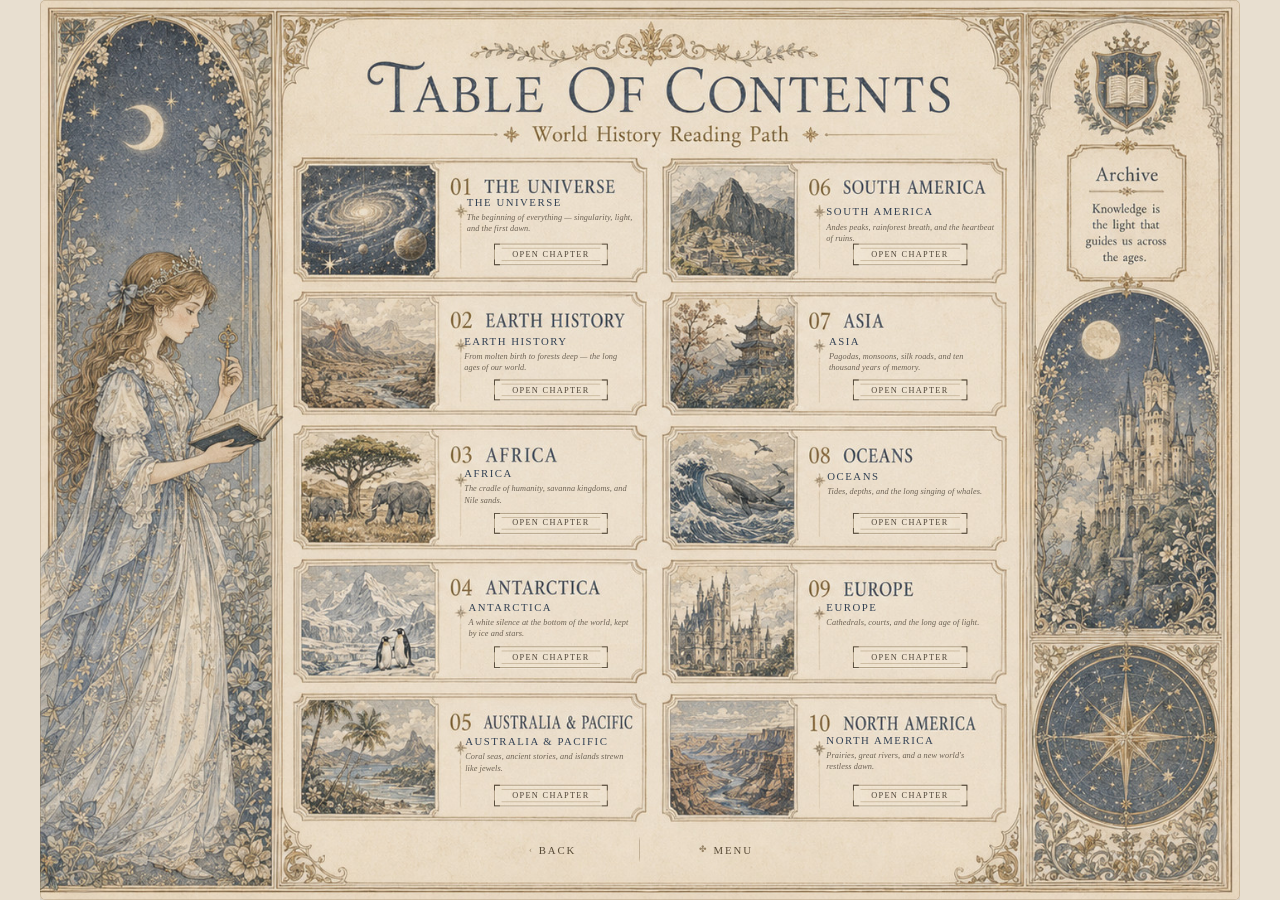
==== commit 399d5b05: "iPad viewport lock + Select clickable + Reading tap-to-reveal flow P0 CRITICAL: iPad behaved like a " ====
--- a/chapters.html
+++ b/chapters.html
@@ -3,7 +3,9 @@
 <head>
 <meta charset="utf-8">
 <title>Table of Contents · The Princess Lexicon</title>
-<meta name="viewport" content="width=device-width,initial-scale=1,viewport-fit=cover">
+<meta name="viewport" content="width=device-width, initial-scale=1, maximum-scale=1, minimum-scale=1, user-scalable=no, viewport-fit=cover">
+<meta name="apple-mobile-web-app-capable" content="yes">
+<meta name="apple-mobile-web-app-status-bar-style" content="black-translucent">
 <link rel="stylesheet" href="css/base.css">
 <link rel="stylesheet" href="css/layout.css">
 <link rel="stylesheet" href="css/components.css">
@@ -95,5 +97,6 @@
     });
   });
 </script>
+<script src="js/viewport.js"></script>
 </body>
 </html>
--- a/css/base.css
+++ b/css/base.css
@@ -84,20 +84,34 @@
 *::before,
 *::after { box-sizing: border-box; }
 
-html, body {
+/* The page chrome (html / body / .app) must fill the dynamic viewport
+   exactly — no black margins, no scrolling, no zoomable image vibes.
+   Background uses a parchment tone sampled from the artwork's outer
+   paper, so any letterboxing reads as natural manuscript border. */
+html,
+body,
+#root,
+.app {
   margin: 0;
   padding: 0;
-  height: 100%;
+  width: 100vw;
+  height: 100dvh;       /* dynamic vh — accounts for iOS toolbars */
+  min-height: 100dvh;
+  overflow: hidden;
+  background: #e8dfd0;  /* parchment, NEVER black */
+  overscroll-behavior: none;
 }
 
 body {
   font-family: var(--font-body);
   font-size: var(--fs-body);
   color: var(--color-ink);
-  background-color: #2b261e;
+  display: flex;
+  align-items: center;
+  justify-content: center;
+  touch-action: manipulation;
   -webkit-font-smoothing: antialiased;
   text-rendering: optimizeLegibility;
-  overflow: hidden;          /* iPad landscape: no body scroll */
 }
 
 button,
--- a/css/layout.css
+++ b/css/layout.css
@@ -4,20 +4,34 @@
    "book" stage that scales to viewport.
    ============================================================ */
 
+/* The stage is the 4:3 box the 1448×1086 design lives inside. It
+   grows as large as the viewport allows without distortion. The
+   actual artwork stays at its design resolution; .page is scaled
+   via CSS transform so every internal % / px coordinate keeps
+   working unchanged. JS in viewport.js fine-tunes the scale on
+   resize / orientation change for pixel-perfect fit. */
 .stage {
-  position: fixed;
-  inset: 0;
-  display: flex;
-  align-items: center;
-  justify-content: center;
-  background: radial-gradient(ellipse at center,
-              #3a342a 0%, #221d17 80%);
+  position: relative;
+  width: min(100vw, calc(100dvh * 4 / 3));
+  height: min(100dvh, calc(100vw * 3 / 4));
+  aspect-ratio: 4 / 3;
+  flex-shrink: 0;
+  overflow: hidden;
+  background: #e8dfd0;
+  /* Anchor for the absolutely-positioned, transformed .page below. */
 }
 
 .page {
-  position: relative;
-  width: var(--page-w);
-  height: var(--page-h);
+  position: absolute;
+  left: 50%;
+  top: 50%;
+  width: 1448px;
+  height: 1086px;
+  /* Scale + centring are set by viewport.js. This pre-JS fallback
+     scales by 1 (no-op) so the page still centres correctly before
+     viewport.js runs. JS replaces this on DOMContentLoaded. */
+  transform: translate(-50%, -50%) scale(1);
+  transform-origin: center center;
   background-color: var(--paper-warm);
   background-image:
     radial-gradient(ellipse at 30% 20%, rgba(255, 245, 220, 0.55) 0%, transparent 60%),
@@ -29,9 +43,8 @@
     );
   border-radius: var(--page-radius);
   box-shadow:
-    0 30px 80px rgba(0, 0, 0, 0.55),
+    0 30px 80px rgba(0, 0, 0, 0.18),
     0 0 0 1px rgba(120, 95, 55, 0.30) inset;
-  transform-origin: center center;
   overflow: hidden;
 }
 
@@ -52,9 +65,11 @@
   top: 2.15%;
   width: 96.33%;
   height: 95.85%;
-  /* pointer-events:none would defeat the whole purpose: zones inside
-     need to receive clicks. Master frame itself has no UI, so the
-     transparent child zones determine hit behaviour. */
+  /* The frame itself must NOT catch clicks — interactive children
+     (hotspots, nav buttons) explicitly re-enable pointer-events.
+     Otherwise the master-frame would sit on top of every painted
+     button and swallow the tap. */
+  pointer-events: none;
 }
 
 /* Decorative double frame inside every page */
--- a/css/components.css
+++ b/css/components.css
@@ -1679,9 +1679,12 @@
    The painted artwork's arch frame remains the visual button;
    we only add a transient "press" glow.
    ============================================================ */
+.select-hotspot.ui-zone,
 .select-hotspot {
   /* Crucial: kill the UA <button> defaults so the painted arch shows
-     through. The visible button is the painted artwork, not CSS. */
+     through. The visible button is the painted artwork, not CSS.
+     Compound selector .select-hotspot.ui-zone wins over the bare
+     .ui-zone { pointer-events: none } rule that loads later. */
   background: transparent;
   border: 0;
   padding: 0;
@@ -1691,6 +1694,7 @@
   appearance: none;
   -webkit-appearance: none;
   cursor: pointer;
+  pointer-events: auto;
   z-index: 4;
   transition: background 220ms ease, box-shadow 220ms ease;
 }
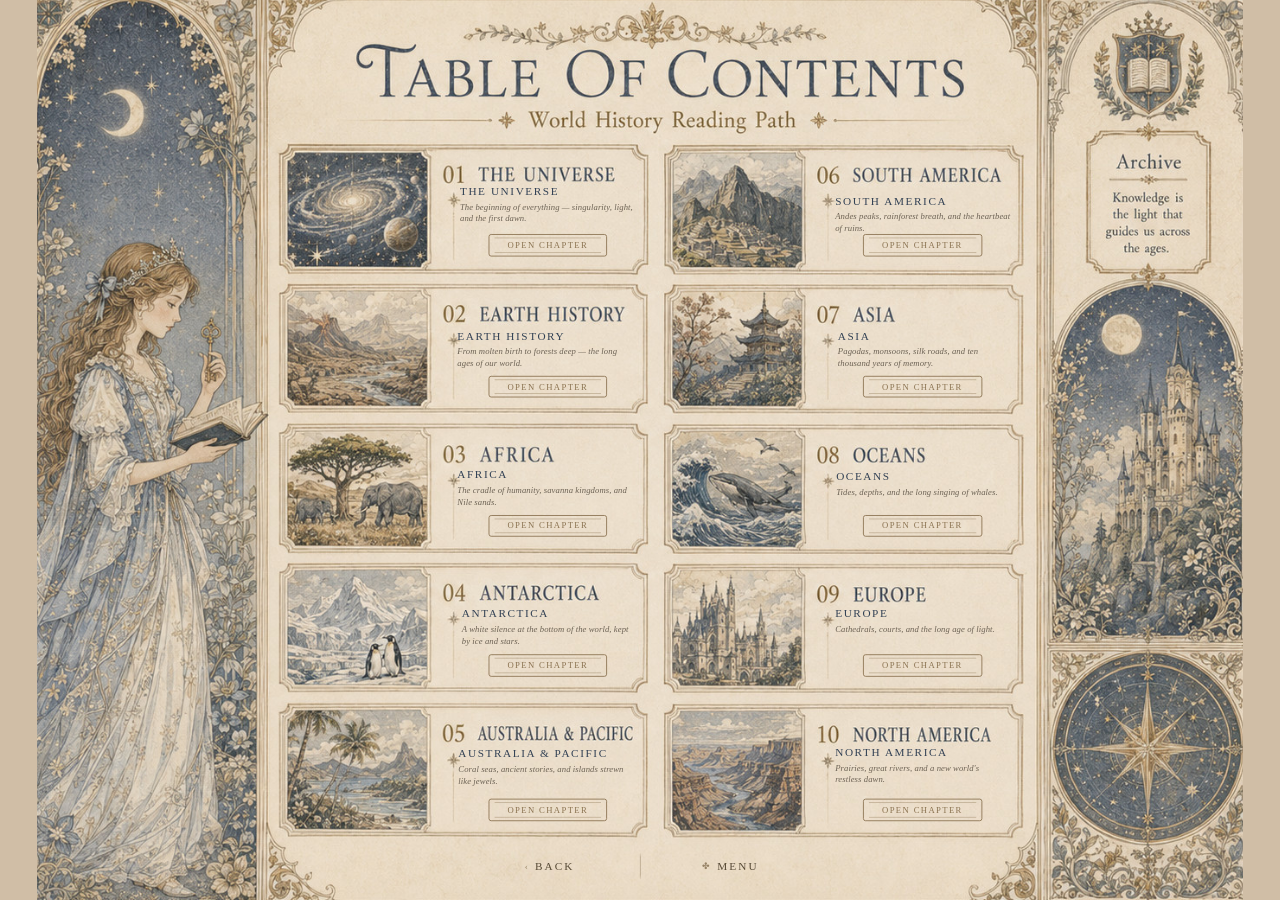
==== commit 66b5eb82: "BGM system + contain layout + male TTS + reading title reveals on tap USER FEEDBACK: '上下要全露出来 然后左右留空" ====
--- a/chapters.html
+++ b/chapters.html
@@ -97,6 +97,7 @@
     });
   });
 </script>
+<script src="js/bgm.js"></script>
 <script src="js/viewport.js"></script>
 </body>
 </html>
--- a/css/base.css
+++ b/css/base.css
@@ -26,6 +26,13 @@
   --paper-edge:          #dccfae;   /* page edge */
   --paper-frame:         #b89e6f;   /* border / frame lines */
   --paper-frame-soft:    #c8b387;   /* lighter frame */
+  --ink-frame:           #8a7250;   /* Warm-brown frame ink — softer
+                                       than the originally sampled
+                                       #6d5a3f (user: '框的颜色可以再
+                                       浅一点'). Still readable at
+                                       1 px against parchment but
+                                       reads as a refined gold rather
+                                       than a heavy ink stroke. */
   --paper-shadow:        rgba(80, 60, 30, 0.10);
   --paper-shadow-2:      rgba(80, 60, 30, 0.18);
 
@@ -98,7 +105,7 @@
   height: 100dvh;       /* dynamic vh — accounts for iOS toolbars */
   min-height: 100dvh;
   overflow: hidden;
-  background: #e8dfd0;  /* parchment, NEVER black */
+  background: #d0bea6;  /* parchment, NEVER black */
   overscroll-behavior: none;
 }
 
@@ -122,6 +129,33 @@
   color: inherit;
 }
 
+/* The painted UI is an arch / scroll / banner — ANY default button
+   chrome (UA gray :active fill, focus halo, mobile tap-highlight)
+   blows the disguise. Strip every UA decoration globally; pages
+   re-introduce visible styling only where they want it. */
+button {
+  background: transparent;
+  border: 0;
+  margin: 0;
+  padding: 0;
+  font: inherit;
+  color: inherit;
+  cursor: pointer;
+  appearance: none;
+  -webkit-appearance: none;
+  -webkit-tap-highlight-color: transparent;
+  -webkit-touch-callout: none;
+  user-select: none;
+  -webkit-user-select: none;
+}
+button::-moz-focus-inner { border: 0; padding: 0; }
+button:focus      { outline: none; }
+button:focus-visible { outline: none; }
+button:active     { background: transparent; }
+a, button, .clickable-word, [role="button"] {
+  -webkit-tap-highlight-color: transparent;
+}
+
 a { color: inherit; text-decoration: none; }
 
 img { display: block; max-width: 100%; }
--- a/css/layout.css
+++ b/css/layout.css
@@ -4,34 +4,38 @@
    "book" stage that scales to viewport.
    ============================================================ */
 
-/* The stage is the 4:3 box the 1448×1086 design lives inside. It
-   grows as large as the viewport allows without distortion. The
-   actual artwork stays at its design resolution; .page is scaled
-   via CSS transform so every internal % / px coordinate keeps
-   working unchanged. JS in viewport.js fine-tunes the scale on
-   resize / orientation change for pixel-perfect fit. */
+/* CONTAIN-style layout — top/bottom of the painted master-frame
+   stay FULLY VISIBLE, side letterbox is painted bleed colour.
+   The user's correct framing: the painted ~2% bleed ring is cut
+   off all four sides; the master-frame is then displayed at full
+   aspect ratio inside the viewport. If the viewport is wider than
+   the master-frame's 1.341 aspect (iPad landscape 1.439), the
+   leftover horizontal space becomes parchment letterbox that
+   reads as a natural extension of the cropped bleed. */
 .stage {
+  width:  min(calc(100dvh * 1395.86 / 1041.13), 100vw);
+  height: min(100dvh, calc(100vw * 1041.13 / 1395.86));
+  aspect-ratio: 1395.86 / 1041.13;
   position: relative;
-  width: min(100vw, calc(100dvh * 4 / 3));
-  height: min(100dvh, calc(100vw * 3 / 4));
-  aspect-ratio: 4 / 3;
   flex-shrink: 0;
   overflow: hidden;
-  background: #e8dfd0;
-  /* Anchor for the absolutely-positioned, transformed .page below. */
+  background: #d0bea6;
 }
 
 .page {
   position: absolute;
-  left: 50%;
-  top: 50%;
+  /* Anchored to the stage's top-left, then translated up + left by
+     the master-frame's outer-bleed offset (1.78%, 2.15%) so its
+     master frame aligns with the stage. js/viewport.js sets the
+     final transform numerically on each resize. */
+  left: 0;
+  top: 0;
   width: 1448px;
   height: 1086px;
-  /* Scale + centring are set by viewport.js. This pre-JS fallback
-     scales by 1 (no-op) so the page still centres correctly before
-     viewport.js runs. JS replaces this on DOMContentLoaded. */
-  transform: translate(-50%, -50%) scale(1);
-  transform-origin: center center;
+  transform-origin: top left;
+  transform: scale(1);
+  /* Pre-JS fallback so the page still renders sensibly before
+     viewport.js runs. */
   background-color: var(--paper-warm);
   background-image:
     radial-gradient(ellipse at 30% 20%, rgba(255, 245, 220, 0.55) 0%, transparent 60%),
@@ -280,3 +284,33 @@
   padding: 40px 60px;
   overflow-y: auto;
 }
+
+/* ============================================================
+   PAGE TRANSITIONS
+   Every page fades in on load (short, never jarring). Outgoing
+   navigation either fades out or — for entries into the reading
+   view — does a brief book-page-flip on the Y axis to evoke
+   turning a page. Both are added/removed by js/app.js's go().
+   ============================================================ */
+@keyframes stage-fade-in {
+  from { opacity: 0; }
+  to   { opacity: 1; }
+}
+.stage {
+  animation: stage-fade-in 220ms ease-out 1;
+}
+.stage.is-leaving {
+  opacity: 0;
+  transition: opacity 200ms ease-in;
+}
+.stage.is-flipping {
+  transform-origin: left center;
+  perspective: 1600px;
+  animation: stage-page-flip 380ms ease-in 1 forwards;
+}
+@keyframes stage-page-flip {
+  0%   { transform: perspective(1600px) rotateY(0);
+         opacity: 1; }
+  100% { transform: perspective(1600px) rotateY(-92deg);
+         opacity: 0.2; }
+}
--- a/css/components.css
+++ b/css/components.css
@@ -25,62 +25,47 @@
    Helper text classes:
      .ornate-panel-title, .ornate-panel-subtitle
    ============================================================ */
+/* Visual grammar matched to the reading-page marginalia card:
+   transparent panel over the painted parchment (NO white-cream
+   gradient, NO chamfered clip-path), 1px ink-brown border + a
+   slightly lighter inner line via inset shadow. The ✤ flourish
+   stays at top centre via the ::after rule below. */
 .ornate-panel {
   position: relative;
   box-sizing: border-box;
-  background:
-    radial-gradient(circle at 18% 12%, rgba(255, 255, 255, 0.32), transparent 28%),
-    linear-gradient(180deg, rgba(255, 251, 240, 0.72), rgba(238, 226, 202, 0.56)),
-    var(--paper-bg);
+  background: transparent;
   color: var(--paper-text);
-  border: 1px solid rgba(143, 128, 95, 0.62);
+  /* 1 px outer line — refined, not heavy. Inner line is a pseudo
+     at 4 px inset with ~42 % opacity for the engraved double-rule
+     look (matches the user's reference frame image). */
+  border: 1px solid var(--ink-frame);
+  border-radius: 5px;
   padding: 22px 28px;
-  clip-path: polygon(
-    18px 0,
-    calc(100% - 18px) 0,
-    100% 18px,
-    100% calc(100% - 18px),
-    calc(100% - 18px) 100%,
-    18px 100%,
-    0 calc(100% - 18px),
-    0 18px
-  );
-  box-shadow:
-    inset 0 0 0 1px rgba(255, 248, 226, 0.55),
-    inset 0 0 0 4px rgba(185, 170, 138, 0.10),
-    0 2px 8px rgba(77, 62, 39, 0.08);
-}
-
-/* Inner thin line — classical double-rule border. */
+}
+
+/* Inner thin line — softer, half-opacity, 4 px inset. */
 .ornate-panel::before {
   content: "";
   position: absolute;
-  inset: 9px;
-  pointer-events: none;
-  border: 1px solid rgba(185, 170, 138, 0.58);
-  clip-path: polygon(
-    14px 0,
-    calc(100% - 14px) 0,
-    100% 14px,
-    100% calc(100% - 14px),
-    calc(100% - 14px) 100%,
-    14px 100%,
-    0 calc(100% - 14px),
-    0 14px
-  );
-}
-
-/* Top-centre flourish symbol. */
+  inset: 4px;
+  pointer-events: none;
+  border: 1px solid var(--ink-frame);
+  border-radius: 3px;
+  opacity: 0.42;
+}
+
+/* Top-centre ✤ — no coloured pill background, just the glyph
+   sitting on the outer line; the painted parchment shows through. */
 .ornate-panel::after {
   content: "✤";
   position: absolute;
-  top: -2px;
+  top: -10px;
   left: 50%;
   transform: translateX(-50%);
-  padding: 0 12px;
-  background: var(--paper-bg-soft);
-  color: var(--paper-gold);
-  font-size: 15px;
+  padding: 0 6px;
+  color: var(--ink-frame);
+  background: transparent;
+  font-size: 14px;
   line-height: 1;
   letter-spacing: 0.08em;
 }
@@ -107,31 +92,11 @@
 /* ----- Size variants ----- */
 .ornate-panel.is-small {
   padding: 14px 18px;
-  clip-path: polygon(
-    12px 0,
-    calc(100% - 12px) 0,
-    100% 12px,
-    100% calc(100% - 12px),
-    calc(100% - 12px) 100%,
-    12px 100%,
-    0 calc(100% - 12px),
-    0 12px
-  );
 }
 .ornate-panel.is-small::before {
-  inset: 6px;
-  clip-path: polygon(
-    10px 0,
-    calc(100% - 10px) 0,
-    100% 10px,
-    100% calc(100% - 10px),
-    calc(100% - 10px) 100%,
-    10px 100%,
-    0 calc(100% - 10px),
-    0 10px
-  );
-}
-.ornate-panel.is-small::after { font-size: 12px; padding: 0 8px; }
+  inset: 4px;
+}
+.ornate-panel.is-small::after { font-size: 11px; padding: 0 5px; }
 
 .ornate-panel.is-strip {
   padding: 18px 26px;
@@ -141,74 +106,39 @@
 /* ----- State variants ----- */
 .ornate-panel.is-clickable {
   cursor: pointer;
-  transition:
-    transform 180ms ease,
-    background 180ms ease,
-    border-color 180ms ease,
-    box-shadow 180ms ease;
-}
+  transition: border-color 180ms ease;
+}
+/* Per user spec: NEVER fill / colour the panel on hover or click.
+   The painted bg shows through; only the inner content text warms. */
 .ornate-panel.is-clickable:hover {
-  transform: translateY(-1px);
-  border-color: rgba(167, 141, 91, 0.78);
-  background:
-    radial-gradient(circle at 18% 12%, rgba(255, 255, 255, 0.38), transparent 28%),
-    linear-gradient(180deg, rgba(255, 251, 240, 0.82), rgba(240, 228, 204, 0.64)),
-    var(--paper-bg-soft);
-  box-shadow:
-    inset 0 0 0 1px rgba(255, 248, 226, 0.62),
-    inset 0 0 0 4px rgba(185, 170, 138, 0.13),
-    0 4px 12px rgba(77, 62, 39, 0.12);
-}
-/* Pressed state — depress + warm ink-stamp tint, no blue / no glow. */
-.ornate-panel.is-clickable:active {
-  transform: translateY(2px);
-  border-color: rgba(143, 128, 95, 0.92);
-  background:
-    radial-gradient(circle at 50% 50%, rgba(167, 141, 91, 0.16), transparent 60%),
-    linear-gradient(180deg, rgba(238, 224, 196, 0.92), rgba(220, 202, 166, 0.82)),
-    var(--paper-bg);
-  box-shadow:
-    inset 0 0 0 1px rgba(167, 141, 91, 0.45),
-    inset 0 2px 5px rgba(120, 95, 55, 0.18),
-    0 0 0 0 rgba(0, 0, 0, 0);
-  transition: transform 60ms ease, background 60ms ease, box-shadow 60ms ease;
-}
-.ornate-panel.is-clickable:focus-visible {
-  outline: none;
-  border-color: rgba(167, 141, 91, 0.95);
-  box-shadow:
-    inset 0 0 0 1px rgba(255, 248, 226, 0.65),
-    inset 0 0 0 4px rgba(167, 141, 91, 0.22),
-    0 0 0 2px rgba(167, 141, 91, 0.30);
-}
-/* JS-driven flourish: brief gold ripple on click. */
-@keyframes ornate-press-flash {
-  0%   { box-shadow: inset 0 0 0 1px rgba(167, 141, 91, 0.85),
-                     inset 0 0 0 4px rgba(167, 141, 91, 0.45),
-                     0 0 0 0  rgba(167, 141, 91, 0.40); }
-  100% { box-shadow: inset 0 0 0 1px rgba(255, 248, 226, 0.55),
-                     inset 0 0 0 4px rgba(185, 170, 138, 0.10),
-                     0 0 14px 0 rgba(167, 141, 91, 0); }
-}
-.ornate-panel.is-pressed {
-  animation: ornate-press-flash 420ms ease-out 1;
+  border-color: rgba(126, 105, 74, 0.92);
+}
+.ornate-panel.is-clickable:hover .ornate-panel-title,
+.ornate-panel.is-clickable:hover .ornate-panel-subtitle {
+  color: #2a1e08;
+  text-shadow: 0 0 6px rgba(201, 174, 103, 0.55);
+}
+.ornate-panel.is-clickable:active     { background: transparent; }
+.ornate-panel.is-clickable:focus      { outline: none; }
+.ornate-panel.is-clickable:focus-visible { outline: none; }
+
+@keyframes ornate-press-glow {
+  0%   { text-shadow: 0 0 8px rgba(201, 174, 103, 0.92); }
+  100% { text-shadow: none; }
+}
+.ornate-panel.is-pressed .ornate-panel-title {
+  animation: ornate-press-glow 420ms ease-out 1;
 }
 .ornate-panel.is-selected {
-  border-color: rgba(167, 141, 91, 0.9);
-  background:
-    linear-gradient(180deg, rgba(255, 248, 230, 0.88), rgba(238, 224, 195, 0.72)),
-    var(--paper-bg);
-  box-shadow:
-    inset 0 0 0 1px rgba(255, 248, 226, 0.68),
-    inset 0 0 0 4px rgba(167, 141, 91, 0.16),
-    0 0 0 1px rgba(167, 141, 91, 0.18);
+  border-color: rgba(126, 105, 74, 0.95);
+}
+.ornate-panel.is-selected .ornate-panel-title {
+  color: #2a1e08;
+  text-shadow: 0 0 6px rgba(201, 174, 103, 0.45);
 }
 .ornate-panel.is-empty {
-  opacity: 0.72;
+  opacity: 0.62;
   border-style: dashed;
-  background:
-    linear-gradient(180deg, rgba(248, 242, 230, 0.50), rgba(231, 219, 196, 0.38)),
-    var(--paper-bg);
 }
 .ornate-panel.is-save {
   --accent-color: #9b5b55;
@@ -1008,29 +938,108 @@
   pointer-events: auto;
 }
 
+/* The drawer IS the painted word-card image (frame-blank.jpg,
+   1024×1536). Width preserves that aspect ratio inside the 1086px
+   tall page: 1086 × 1024/1536 ≈ 724px. Two fixed zones land on top
+   of it, using the user's hand-measured percentages — nothing
+   else is positioned over the artwork. */
 .word-drawer {
   position: absolute;
   top: 0;
   right: 0;
+  width: 724px;
   height: 100%;
-  width: 40%;
-  min-width: 480px;
-  max-width: 620px;
-  background-color: var(--paper-cream);
-  background-image:
-    radial-gradient(ellipse at 20% 0%, rgba(255, 245, 220, 0.6) 0%, transparent 60%),
-    repeating-linear-gradient(135deg,
-      rgba(150, 120, 70, 0.03) 0 2px,
-      transparent 2px 5px);
-  border-left: var(--frame-border);
-  box-shadow: -10px 0 30px rgba(0, 0, 0, 0.25);
-  transform: translateX(100%);
-  transition: transform 320ms cubic-bezier(0.22, 0.61, 0.36, 1);
+  transform: translateX(100%);    /* fully off-screen right */
+  transition: transform 360ms cubic-bezier(0.22, 0.61, 0.36, 1);
+  background-image: url("../assets/bg/ui/frame-blank.jpg");
+  background-size: 100% 100%;
+  background-repeat: no-repeat;
+  background-color: transparent;
+  border: 0;
+  box-shadow: -20px 0 60px rgba(0, 0, 0, 0.35);
   z-index: 40;
+  pointer-events: auto;
+}
+.word-drawer.is-open { transform: translateX(0); }
+
+/* User-measured zones on the 1024×1536 painted card (NOT auto). */
+.word-card-title-zone {
+  position: absolute;
+  left: 19.74%;
+  top: 10.04%;
+  width: 59.66%;
+  height: 10.67%;
   display: flex;
   flex-direction: column;
-}
-.word-drawer.is-open { transform: translateX(0); }
+  align-items: center;
+  justify-content: center;
+  text-align: center;
+  overflow: hidden;
+}
+.word-card-body-zone {
+  position: absolute;
+  left: 12.34%;
+  top: 23.46%;
+  width: 74.20%;
+  height: 70.56%;
+  overflow-y: auto;
+  overflow-x: hidden;
+  scrollbar-gutter: stable;
+  padding-right: 4px;
+}
+.word-card-body-zone::-webkit-scrollbar { width: 5px; }
+.word-card-body-zone::-webkit-scrollbar-thumb {
+  background: rgba(167, 141, 91, 0.40); border-radius: 3px;
+}
+
+/* Close button — small, no modern fill on hover. */
+.word-drawer-close {
+  position: absolute;
+  top: 3%;
+  right: 4%;
+  background: transparent;
+  border: 0;
+  width: 36px;
+  height: 36px;
+  font-size: 22px;
+  line-height: 1;
+  color: rgba(90, 75, 53, 0.78);
+  cursor: pointer;
+  z-index: 2;
+}
+.word-drawer-close:hover {
+  background: transparent;
+  color: #2a1e08;
+  text-shadow: 0 0 6px rgba(201, 174, 103, 0.65);
+}
+.word-drawer-close:focus { outline: none; }
+.word-drawer-footer {
+  position: absolute;
+  bottom: 2.5%;
+  left: 0; right: 0;
+  text-align: center;
+  font-family: var(--font-display);
+  font-style: italic;
+  font-size: 11px;
+  letter-spacing: 0.18em;
+  color: rgba(122, 100, 60, 0.82);
+  pointer-events: none;
+}
+
+/* Backdrop sized to .page (parent of .word-drawer). */
+.word-drawer-backdrop {
+  position: absolute;
+  inset: 0;
+  background: rgba(40, 30, 18, 0.42);
+  opacity: 0;
+  pointer-events: none;
+  transition: opacity 240ms ease;
+  z-index: 39;
+}
+.word-drawer-backdrop.is-open {
+  opacity: 1;
+  pointer-events: auto;
+}
 
 .word-drawer .wd-frame {
   position: absolute;
@@ -1391,6 +1400,10 @@
   grid-template-columns: repeat(var(--nav-count, 5), 1fr);
   align-items: center;
   justify-items: center;
+  /* The bottom nav sits as a direct child of .master-frame
+     (pointer-events: none), so the inherited value would disable
+     every button. Explicitly re-enable here. */
+  pointer-events: auto;
   z-index: 50;
   box-sizing: border-box;
 }
@@ -1679,12 +1692,11 @@
    The painted artwork's arch frame remains the visual button;
    we only add a transient "press" glow.
    ============================================================ */
+/* The painted arch IS the button. We never recolor or fill it on
+   hover/active — instead the chime + a brief animation announce
+   the click. Per user request: no modern internal-color effects. */
 .select-hotspot.ui-zone,
 .select-hotspot {
-  /* Crucial: kill the UA <button> defaults so the painted arch shows
-     through. The visible button is the painted artwork, not CSS.
-     Compound selector .select-hotspot.ui-zone wins over the bare
-     .ui-zone { pointer-events: none } rule that loads later. */
   background: transparent;
   border: 0;
   padding: 0;
@@ -1696,12 +1708,11 @@
   cursor: pointer;
   pointer-events: auto;
   z-index: 4;
-  transition: background 220ms ease, box-shadow 220ms ease;
-}
-.select-hotspot:hover {
-  background: rgba(167, 141, 91, 0.07);
-}
-.select-hotspot:focus { outline: none; }
+}
+.select-hotspot:hover,
+.select-hotspot:focus,
+.select-hotspot:active { background: transparent; outline: none; }
+.select-hotspot:focus-visible { outline: none; }
 /* Title plates sit ABOVE the hotspot visually but ignore the cursor,
    so clicks pass through to the hotspot below them. */
 .zone-select-story-title,
@@ -1715,16 +1726,22 @@
 .zone-select-garden-title * {
   pointer-events: none;
 }
-.select-hotspot.is-pressed {
-  animation: select-press-flash 520ms ease-out 1;
-}
-@keyframes select-press-flash {
-  0%   { background: rgba(201, 174, 103, 0.30);
-         box-shadow: inset 0 0 28px rgba(201, 174, 103, 0.45),
-                     0 0 18px rgba(201, 174, 103, 0.35); }
-  100% { background: rgba(167, 141, 91, 0.00);
-         box-shadow: inset 0 0 0 rgba(201, 174, 103, 0),
-                     0 0 0 rgba(201, 174, 103, 0); }
+/* When a hotspot is pressed, the painted arch stays untouched.
+   Instead, the title-plate TEXT glows briefly. The select.html
+   inline script adds .is-pressed to the hotspot AND .is-pressed
+   to its sibling title-text node. */
+.select-title-text.is-pressed .select-card-title,
+.select-title-text.is-pressed .select-card-subtitle {
+  animation: select-text-glow 520ms ease-out 1;
+}
+@keyframes select-text-glow {
+  0%   { color: #2a1e08;
+         text-shadow:
+           0 0 6px  rgba(201, 174, 103, 0.92),
+           0 0 14px rgba(201, 174, 103, 0.68),
+           0 0 22px rgba(201, 174, 103, 0.42); }
+  100% { color: inherit;
+         text-shadow: none; }
 }
 
 /* The TITLE PLATE inside each arch — the cream-coloured top half.
@@ -1756,3 +1773,124 @@
   color: #6f6250;
   font-style: italic;
 }
+
+/* ============================================================
+   WORD CARD content typography — sized for the 1024×1536 painted
+   card so it reads inside the user-measured title + body zones.
+   ============================================================ */
+
+/* TITLE ZONE: headword / POS / 中文核心义. Centred vertically. */
+.word-card-title-zone .word-card-word-row {
+  display: flex;
+  align-items: baseline;
+  justify-content: center;
+  gap: 12px;
+  margin: 0 0 4px;
+}
+.word-card-title-zone .word-card-word {
+  font-family: var(--font-display);
+  font-size: 34px;
+  font-weight: 500;
+  letter-spacing: 0.03em;
+  color: #2f261d;
+  line-height: 1.1;
+}
+.word-card-title-zone .word-card-pos {
+  font-family: var(--font-body);
+  font-style: italic;
+  font-size: 14px;
+  letter-spacing: 0.06em;
+  color: #8a7653;
+}
+.word-card-title-zone .word-card-meaning {
+  margin: 4px 0 0;
+  font-family: "Songti SC", "Noto Serif SC", "Source Han Serif SC",
+               var(--font-body);
+  font-size: 16px;
+  line-height: 1.35;
+  color: #5e5040;
+  font-weight: 400;
+}
+
+/* BODY ZONE: 4 sections. No CSS card frames — the painted bg
+   already provides the frame. Section headings use the same
+   antique-divider rule grammar (line + glyph + line) but small. */
+.word-card-body-zone .word-section { margin: 0 0 18px; }
+.word-card-body-zone .word-section-title {
+  position: relative;
+  margin: 14px 0 10px;
+  padding: 4px 14px 6px;
+  font-family: var(--font-display);
+  font-size: 13px;
+  letter-spacing: 0.26em;
+  text-transform: uppercase;
+  font-weight: 400;
+  color: #76664b;
+  text-align: center;
+}
+.word-card-body-zone .word-section-title::before,
+.word-card-body-zone .word-section-title::after {
+  content: "";
+  position: absolute;
+  top: 50%;
+  width: 18%;
+  height: 1px;
+  background: linear-gradient(90deg,
+    transparent 0%,
+    rgba(126, 105, 74, 0.55) 30%,
+    rgba(126, 105, 74, 0.55) 70%,
+    transparent 100%);
+}
+.word-card-body-zone .word-section-title::before { left:  6%; }
+.word-card-body-zone .word-section-title::after  { right: 6%; }
+
+.word-card-body-zone .word-entry-list {
+  list-style: none;
+  margin: 0;
+  padding: 0;
+  display: flex;
+  flex-direction: column;
+  gap: 6px;
+}
+.word-card-body-zone .word-entry {
+  font-family: var(--font-body);
+  font-size: 13.5px;
+  line-height: 1.55;
+  letter-spacing: 0.01em;
+  color: #3f3a31;
+  padding: 0 2px;
+}
+.word-card-body-zone .word-entry strong {
+  font-weight: 600;
+  color: #2f261d;
+  font-style: italic;
+}
+.word-card-body-zone .example-box {
+  margin: 10px 0 18px;
+  padding: 10px 12px;
+  border-left: 2px solid rgba(167, 141, 91, 0.55);
+  background: transparent;
+}
+.word-card-body-zone .example-en {
+  margin: 0;
+  font-family: var(--font-display);
+  font-style: italic;
+  font-size: 13.5px;
+  line-height: 1.5;
+  color: #3f3527;
+}
+.word-card-body-zone .example-zh {
+  margin: 4px 0 0;
+  font-family: "Songti SC", "Noto Serif SC", "Source Han Serif SC",
+               var(--font-body);
+  font-size: 12.5px;
+  line-height: 1.5;
+  color: #6b5c44;
+}
+.word-card-body-zone .empty-state {
+  text-align: center;
+  font-family: var(--font-body);
+  font-style: italic;
+  color: rgba(122, 100, 60, 0.78);
+  margin-top: 30px;
+}
--- a/css/pages.css
+++ b/css/pages.css
@@ -197,27 +197,46 @@
   box-sizing: border-box;
   display: flex;
   flex-direction: column;
-  padding: 14px 14px 14px;
+  padding: 18px 14px 14px;
   background: transparent;
-  border: 1px solid rgba(126, 105, 74, 0.58);
-  box-shadow: inset 0 0 0 1px rgba(245, 236, 214, 0.42);
+  /* Per user reference image: a clean thin outer line + thinner
+     inner line, no harsh 2 px bar. 1 px outer + 1 px inner faded
+     to ~40 % keeps the engraved-on-parchment feel. */
+  border: 1px solid var(--ink-frame);
+  border-radius: 4px;
   z-index: 9;
 }
-.marginalia-card > .corner-tick {
-  position: absolute;
-  width: 8px;
-  height: 8px;
-  border-color: rgba(126, 105, 74, 0.78);
+/* Inner thin line — pseudo-element so the parchment behind stays
+   visible through both. */
+.marginalia-card::before {
+  content: "";
+  position: absolute;
+  inset: 4px;
+  border: 1px solid var(--ink-frame);
+  border-radius: 3px;
+  opacity: 0.42;
   pointer-events: none;
 }
-.marginalia-card > .corner-tick.tl { left: -1px; top: -1px;
-  border-left: 1px solid; border-top: 1px solid; }
-.marginalia-card > .corner-tick.tr { right: -1px; top: -1px;
-  border-right: 1px solid; border-top: 1px solid; }
-.marginalia-card > .corner-tick.bl { left: -1px; bottom: -1px;
-  border-left: 1px solid; border-bottom: 1px solid; }
-.marginalia-card > .corner-tick.br { right: -1px; bottom: -1px;
-  border-right: 1px solid; border-bottom: 1px solid; }
+/* Top centerpiece — ✤ sits on the outer line, no background pill so
+   the painted parchment shows through behind it. */
+.marginalia-card::after {
+  content: "✤";
+  position: absolute;
+  top: -10px;
+  left: 50%;
+  transform: translateX(-50%);
+  padding: 0 6px;
+  font-size: 14px;
+  line-height: 1;
+  color: var(--ink-frame);
+  pointer-events: none;
+}
+/* The 4-corner-tick spans are no longer needed — the double-line
+   frame + ✤ does the same job at a much smaller visual cost. */
+.marginalia-card > .corner-tick { display: none; }
+/* The old .marginalia-card-rule (separate ✤ row under the card top)
+   is now redundant since the frame ::after provides the same ✤. */
+.marginalia-card-rule { display: none; }
 
 /* Top rule inside the card — same visual grammar as antique-divider. */
 .marginalia-card-rule {
@@ -380,30 +399,32 @@
   color: #a78d5b;
   font-weight: 700;
 }
-/* Action row — two equal buttons. */
+/* Action row — single FOLD button now (SAVE moved to bottom nav). */
 .marginalia-card-actions {
-  display: grid;
-  grid-template-columns: 1fr 1fr;
-  gap: 8px;
+  display: flex;
+  justify-content: center;
   margin-top: 12px;
   padding-top: 10px;
   border-top: 1px solid rgba(167, 141, 91, 0.30);
+}
+.marginalia-card-actions .marginalia-btn {
+  min-width: 70%;
 }
 .marginalia-btn {
   appearance: none;
   -webkit-appearance: none;
   background: transparent;
-  border: 1px solid rgba(167, 141, 91, 0.52);
-  padding: 6px 4px;
+  border: 2px solid var(--ink-frame);
+  padding: 6px 8px;
   margin: 0;
   font-family: var(--font-display);
-  font-size: 9.5px;
+  font-size: 10px;
   letter-spacing: 0.20em;
   text-transform: uppercase;
-  color: #5a4b35;
+  color: var(--ink-frame);
+  font-weight: 500;
   cursor: pointer;
-  transition: background 160ms ease, border-color 160ms ease,
-              color 160ms ease, transform 80ms ease;
+  transition: color 160ms ease;
   display: inline-flex;
   align-items: center;
   justify-content: center;
@@ -414,22 +435,23 @@
   font-size: 0.78em;
   line-height: 1;
 }
+/* No modern background-fill on hover. Only the text + glyph
+   warm up; the parchment behind the button stays unchanged. */
 .marginalia-btn:hover:not(:disabled):not(.is-active) {
-  background: rgba(255, 248, 226, 0.50);
-  border-color: rgba(167, 141, 91, 0.78);
-  color: #3f3527;
-}
-.marginalia-btn:active:not(:disabled) { transform: translateY(1px); }
+  color: #2a1e08;
+  text-shadow: 0 0 6px rgba(201, 174, 103, 0.55);
+}
+.marginalia-btn:hover:not(:disabled):not(.is-active) .marginalia-btn-glyph {
+  color: rgba(124, 95, 50, 0.95);
+}
 .marginalia-btn:disabled {
   opacity: 0.42;
   cursor: not-allowed;
-  border-color: rgba(167, 141, 91, 0.30);
   color: #8e826b;
 }
 .marginalia-btn.is-active {
-  background: rgba(167, 141, 91, 0.18);
-  border-color: rgba(167, 141, 91, 0.90);
-  color: #3f3527;
+  color: #2a1e08;
+  text-shadow: 0 0 8px rgba(201, 174, 103, 0.75);
   cursor: default;
 }
 .marginalia-btn.is-active .marginalia-btn-glyph { color: rgba(124, 95, 50, 0.95); }
@@ -445,6 +467,21 @@
 /* Reveal block ink color tuned for the parchment bg. */
 .reading-art .reveal-block { color: rgba(63, 58, 49, 0.10); }
 .reading-art .reveal-block.is-revealed { color: var(--color-body); }
+
+/* Reading title is also reveal-eligible — initially faint (the user
+   wants 若隐若现) and on first tap fades in to full ink as the TTS
+   speaks 'The Universe. 1.1 · The First Light'. Quiz title stays
+   normal-coloured (user: '选择题页面的标题不需要'). */
+.reading-art [data-page="reading"] .zone-reading-title,
+.reading-art:not([data-page="quiz"]) .zone-reading-title {
+  transition: opacity 280ms ease-out, color 280ms ease-out;
+}
+.reading-art:not([data-page="quiz"]) .zone-reading-title:not(.is-revealed) {
+  opacity: 0.18;
+}
+.reading-art:not([data-page="quiz"]) .zone-reading-title.is-revealed {
+  opacity: 1;
+}
 
 /* Quiz body lives in .zone-reading-body, same slot as reading body. */
 .reading-art .quiz-body {
@@ -843,6 +880,10 @@
    master-relative via (p-1.78)/96.33 horizontally and
    (p-2.15)/95.85 vertically.
    ============================================================ */
+/* CONTAIN-style layout means master frame fits FULLY inside the
+   viewport (top + bottom visible), so we can use the user's
+   original hand-measured nav coordinates without compensating
+   for a vertical crop. */
 .page[data-page="reading"],
 .page[data-page="quiz"] {
   --nav-count:  5;
@@ -949,61 +990,46 @@
   display: inline-flex;
   align-items: center;
   justify-content: center;
-  background: rgba(247, 241, 226, 0.18);
-  border: 1px solid rgba(126, 105, 74, 0.62);
-  box-shadow:
-    inset 0 0 0 1px rgba(245, 236, 214, 0.62),
-    0 1px 0 rgba(255, 255, 255, 0.28);
+  background: transparent;
+  border: 1px solid var(--ink-frame);
+  border-radius: 3px;
   font-family: var(--font-display);
   font-size: 11px;
   line-height: 1;
   letter-spacing: 0.18em;
   text-transform: uppercase;
-  color: rgba(65, 55, 42, 0.92);
+  color: var(--ink-frame);
+  font-weight: 500;
   cursor: pointer;
-  transition: background 160ms ease, border-color 160ms ease,
-              color 160ms ease, box-shadow 160ms ease;
-}
-/* Inner top + bottom thin lines — make the plaque read as engraved. */
+  transition: color 160ms ease;
+}
+/* Inner thin top + bottom rules — softer (1 px opacity 0.42). */
 .antique-button::before,
 .antique-button::after {
   content: "";
   position: absolute;
-  left: 8px;
-  right: 8px;
+  left: 6px;
+  right: 6px;
   height: 1px;
-  background: rgba(150, 124, 84, 0.45);
+  background: var(--ink-frame);
+  opacity: 0.42;
   pointer-events: none;
 }
-.antique-button::before { top: 4px; }
-.antique-button::after  { bottom: 4px; }
-/* Four broken corner ticks — small L-shapes sitting on the corner. */
-.antique-button-corner {
-  position: absolute;
-  width: 7px;
-  height: 7px;
-  border-color: rgba(126, 105, 74, 0.62);
-  pointer-events: none;
-}
-.antique-button-corner.tl { left: -1px; top: -1px;
-  border-left: 1px solid; border-top: 1px solid; }
-.antique-button-corner.tr { right: -1px; top: -1px;
-  border-right: 1px solid; border-top: 1px solid; }
-.antique-button-corner.bl { left: -1px; bottom: -1px;
-  border-left: 1px solid; border-bottom: 1px solid; }
-.antique-button-corner.br { right: -1px; bottom: -1px;
-  border-right: 1px solid; border-bottom: 1px solid; }
+.antique-button::before { top: 3px; }
+.antique-button::after  { bottom: 3px; }
+/* Corner-tick spans no longer needed for the refined look. */
+.antique-button-corner { display: none; }
 .antique-button-label { position: relative; z-index: 1; }
+/* Per user spec: NO modern internal-colour change on hover. The
+   plaque stays the same; only the LABEL warms + glows. */
 .antique-button:hover {
-  color: rgba(72, 54, 30, 0.98);
-  border-color: rgba(157, 128, 78, 0.78);
-  background: rgba(250, 242, 221, 0.32);
-  text-shadow: 0 0 6px rgba(177, 146, 84, 0.28);
-  box-shadow:
-    inset 0 0 0 1px rgba(248, 238, 210, 0.78),
-    0 0 8px rgba(166, 134, 82, 0.14);
-}
-.antique-button:active { transform: translateY(1px); }
+  background: rgba(247, 241, 226, 0.18);  /* unchanged from rest */
+}
+.antique-button:hover .antique-button-label {
+  color: #2a1e08;
+  text-shadow: 0 0 6px rgba(201, 174, 103, 0.65);
+}
+.antique-button:active { background: rgba(247, 241, 226, 0.18); }
 .antique-button:focus  { outline: none; }
 
 /* ============================================================
@@ -1122,26 +1148,33 @@
    ticks so they stay pinned while the list scrolls inside. */
 .wg-col-frame {
   position: relative;
-  background: rgba(248, 240, 223, 0.18);   /* thin paper wash, not white */
-  border: 1px solid rgba(126, 105, 74, 0.58);
-  box-shadow: inset 0 0 0 1px rgba(245, 236, 214, 0.42);
-}
-.wg-col-frame > .corner-tick {
-  position: absolute;
-  width: 8px;
-  height: 8px;
-  border-color: rgba(126, 105, 74, 0.78);
+  background: rgba(248, 240, 223, 0.18);
+  border: 1px solid var(--ink-frame);
+  border-radius: 4px;
+}
+.wg-col-frame::before {
+  content: "";
+  position: absolute;
+  inset: 4px;
+  border: 1px solid var(--ink-frame);
+  border-radius: 3px;
+  opacity: 0.42;
   pointer-events: none;
-  z-index: 2;
-}
-.wg-col-frame > .corner-tick.tl { left: -1px;  top: -1px;
-  border-left: 1px solid; border-top: 1px solid; }
-.wg-col-frame > .corner-tick.tr { right: -1px; top: -1px;
-  border-right: 1px solid; border-top: 1px solid; }
-.wg-col-frame > .corner-tick.bl { left: -1px;  bottom: -1px;
-  border-left: 1px solid; border-bottom: 1px solid; }
-.wg-col-frame > .corner-tick.br { right: -1px; bottom: -1px;
-  border-right: 1px solid; border-bottom: 1px solid; }
+}
+.wg-col-frame::after {
+  content: "✤";
+  position: absolute;
+  top: -10px;
+  left: 50%;
+  transform: translateX(-50%);
+  padding: 0 6px;
+  font-size: 13px;
+  line-height: 1;
+  color: var(--ink-frame);
+  background: transparent;
+  pointer-events: none;
+}
+.wg-col-frame > .corner-tick { display: none; }
 .wg-col {
   position: relative;
   margin: 0;
--- a/css/debug.css
+++ b/css/debug.css
@@ -101,6 +101,8 @@
 .zone-reading-title    { left: 30.75%; top:  5.69%; width: 50.04%; height: 16.00%; }
 .zone-reading-body     { left: 30.75%; top: 24.05%; width: 50.04%; height: 53.73%; }
 .zone-marginalia       { left: 81.41%; top: 24.05%; width: 14.01%; height: 53.73%; }
+/* Quiz body uses the full available width (no marginalia column). */
+.zone-quiz-body        { left: 30.75%; top: 24.05%; width: 65.00%; height: 53.73%; }
 
 /* In CSS-var nav mode (.ui-bottom-nav reads --nav-* directly), it has
    no .ui-zone wrapper, so we outline it ourselves in debug mode. */
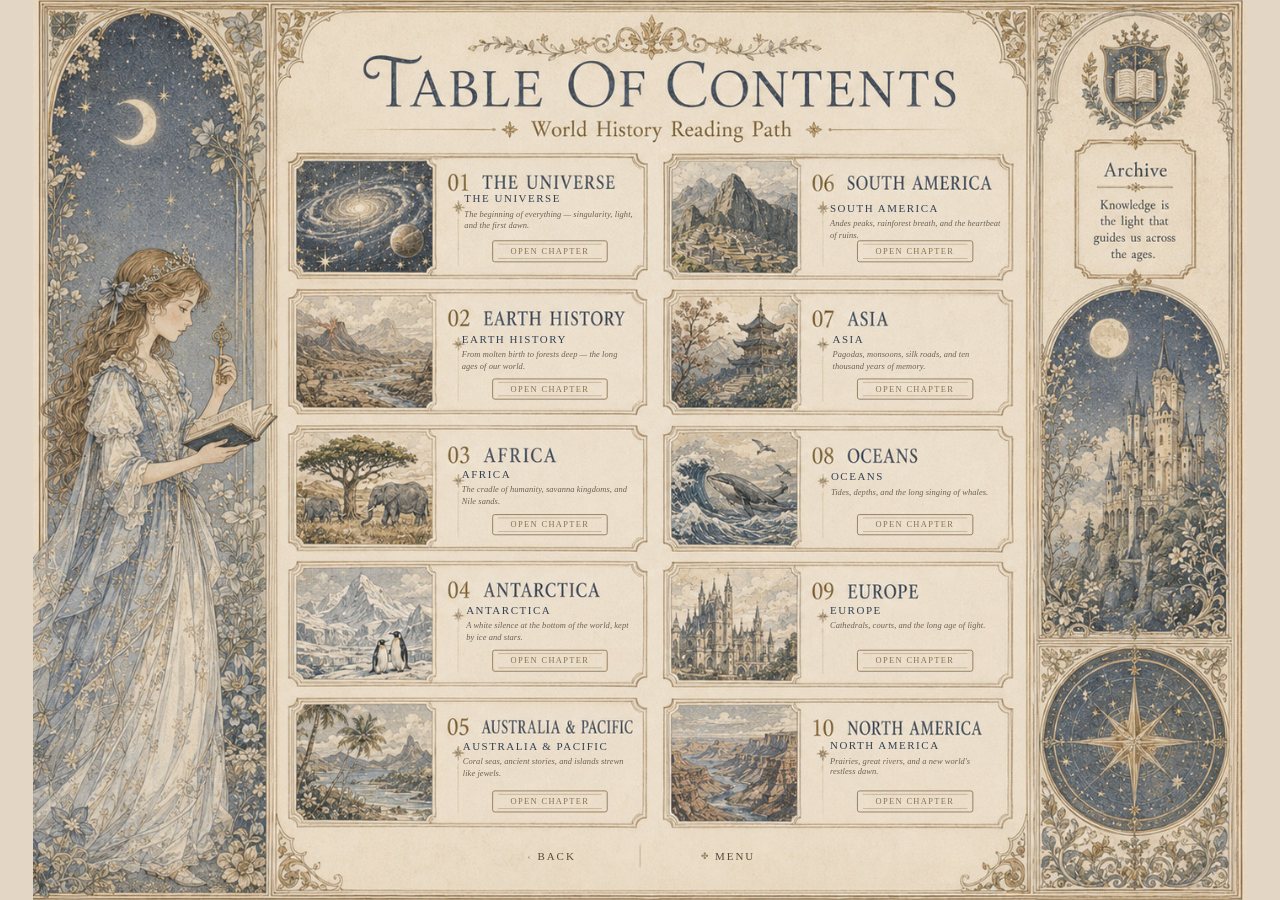
==== commit 76930832: "Splash as entry; banner-buttons; new word-card image; asymmetric crop; quick fade USER BUGS FIXED + " ====
--- a/chapters.html
+++ b/chapters.html
@@ -59,7 +59,7 @@
         <button type="button" onclick="go('select.html')">
           <span class="nav-glyph">‹</span>Back
         </button>
-        <button type="button" onclick="go('index.html')">
+        <button type="button" onclick="go('menu.html')">
           <span class="nav-glyph">✤</span>Menu
         </button>
       </nav>
--- a/css/base.css
+++ b/css/base.css
@@ -105,7 +105,7 @@
   height: 100dvh;       /* dynamic vh — accounts for iOS toolbars */
   min-height: 100dvh;
   overflow: hidden;
-  background: #d0bea6;  /* parchment, NEVER black */
+  background: #e3d6c4;  /* parchment, NEVER black */
   overscroll-behavior: none;
 }
 
--- a/css/layout.css
+++ b/css/layout.css
@@ -4,38 +4,40 @@
    "book" stage that scales to viewport.
    ============================================================ */
 
-/* CONTAIN-style layout — top/bottom of the painted master-frame
-   stay FULLY VISIBLE, side letterbox is painted bleed colour.
-   The user's correct framing: the painted ~2% bleed ring is cut
-   off all four sides; the master-frame is then displayed at full
-   aspect ratio inside the viewport. If the viewport is wider than
-   the master-frame's 1.341 aspect (iPad landscape 1.439), the
-   leftover horizontal space becomes parchment letterbox that
-   reads as a natural extension of the cropped bleed. */
+/* CONTAIN-style layout — the FULL painted 1448×1086 page stays
+   visible. Previous version cropped at master-frame edges (1.78%
+   / 2.15%) which ate into the user's hand-drawn UI: she'd drawn
+   the painted frame line slightly INSIDE the master container,
+   so cropping AT the master container left no buffer. The stage
+   now uses the original page aspect (1448/1086 = 4:3) — nothing
+   is cropped, parchment letterbox covers any leftover sides. */
 .stage {
-  width:  min(calc(100dvh * 1395.86 / 1041.13), 100vw);
-  height: min(100dvh, calc(100vw * 1041.13 / 1395.86));
-  aspect-ratio: 1395.86 / 1041.13;
+  /* Effective area after asymmetric bleed crop: 1442.20 × 1068.62.
+     Sides cropped only 0.2% (preserves reading-page figures that
+     step past the frame); top + bottom cropped 0.8% (right at the
+     painted frame line) so we get a much tighter top/bottom fit. */
+  width:  min(calc(100dvh * 1442.20 / 1068.62), 100vw);
+  height: min(100dvh, calc(100vw * 1068.62 / 1442.20));
+  aspect-ratio: 1442.20 / 1068.62;
   position: relative;
   flex-shrink: 0;
   overflow: hidden;
-  background: #d0bea6;
+  background: #e3d6c4;
 }
 
 .page {
   position: absolute;
-  /* Anchored to the stage's top-left, then translated up + left by
-     the master-frame's outer-bleed offset (1.78%, 2.15%) so its
-     master frame aligns with the stage. js/viewport.js sets the
-     final transform numerically on each resize. */
+  /* Anchored to the stage's top-left; scaled by JS so the full
+     1448×1086 painted page fits the stage exactly. No master-
+     frame bleed offset — the user's UI sits slightly inside the
+     master container, so a crop at the master edges was eating
+     into it. */
   left: 0;
   top: 0;
   width: 1448px;
   height: 1086px;
   transform-origin: top left;
   transform: scale(1);
-  /* Pre-JS fallback so the page still renders sensibly before
-     viewport.js runs. */
   background-color: var(--paper-warm);
   background-image:
     radial-gradient(ellipse at 30% 20%, rgba(255, 245, 220, 0.55) 0%, transparent 60%),
@@ -303,14 +305,4 @@
   opacity: 0;
   transition: opacity 200ms ease-in;
 }
-.stage.is-flipping {
-  transform-origin: left center;
-  perspective: 1600px;
-  animation: stage-page-flip 380ms ease-in 1 forwards;
-}
-@keyframes stage-page-flip {
-  0%   { transform: perspective(1600px) rotateY(0);
-         opacity: 1; }
-  100% { transform: perspective(1600px) rotateY(-92deg);
-         opacity: 0.2; }
-}
+/* (page-flip removed per user feedback — too weird, too slow) */
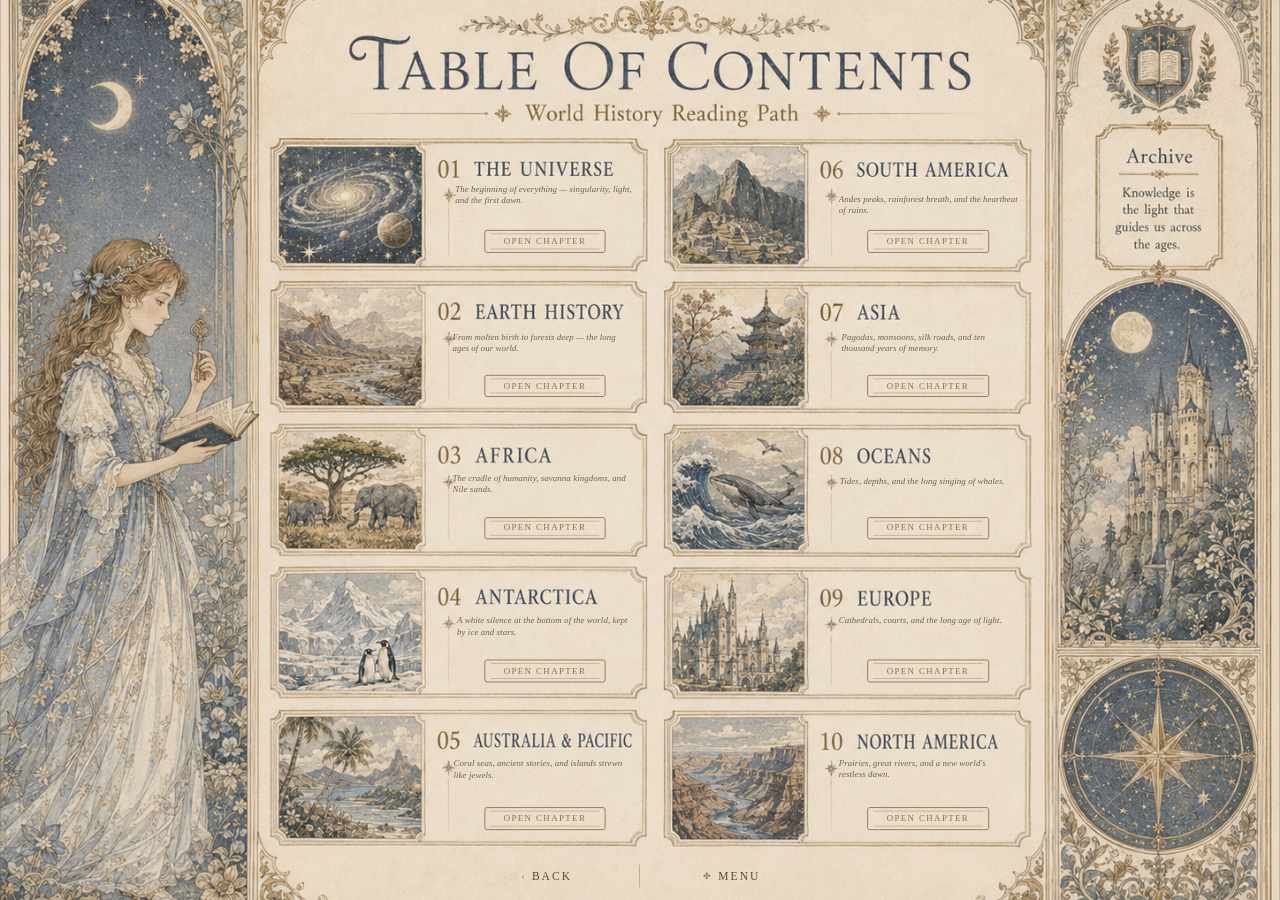
==== commit b886c825: "Cover fill-width layout + START READING button + Ava voice + de-dup chapter titles USER FEEDBACK  1." ====
--- a/chapters.html
+++ b/chapters.html
@@ -77,10 +77,12 @@
     CHAPTERS.forEach((c) => {
       const text = document.querySelector(".zone-toc-" + c.number);
       const btn  = document.querySelector(".zone-toc-btn-" + c.number);
+      // User: the painted bg already has '01 THE UNIVERSE' etc.
+      // on each card. Don't write a duplicate title — only the
+      // italic tagline that's NOT painted in the bg.
       if (text) text.innerHTML = `
         <div class="toc-card-text">
-          <h3 class="toc-card-title">${c.title}</h3>
-          <p  class="toc-card-tagline">${c.tagline || ""}</p>
+          <p class="toc-card-tagline">${c.tagline || ""}</p>
         </div>`;
       if (btn) btn.innerHTML = `
         <button type="button" class="antique-button toc-open-btn"
--- a/css/layout.css
+++ b/css/layout.css
@@ -11,14 +11,18 @@
    so cropping AT the master container left no buffer. The stage
    now uses the original page aspect (1448/1086 = 4:3) — nothing
    is cropped, parchment letterbox covers any leftover sides. */
+/* COVER fill-width layout — per user insight: 'if the bleed
+   blends with the body bg, sides don't need cropping at all'.
+   Stage fills 100vw × 100dvh (no letterbox bars). The .page is
+   scaled by Math.max(sw/1448, sh/1086) so the painted UI fills
+   the stage on the WIDER axis; the narrower axis overflows and
+   is hidden by the stage's overflow:hidden. Result on iPad
+   landscape: painted edges flush to the left/right edges, top +
+   bottom bleed cropped (~3% each) — exactly what the user means
+   by '上下要裁 否则浪费空间 高低起伏'. */
 .stage {
-  /* Effective area after asymmetric bleed crop: 1442.20 × 1068.62.
-     Sides cropped only 0.2% (preserves reading-page figures that
-     step past the frame); top + bottom cropped 0.8% (right at the
-     painted frame line) so we get a much tighter top/bottom fit. */
-  width:  min(calc(100dvh * 1442.20 / 1068.62), 100vw);
-  height: min(100dvh, calc(100vw * 1068.62 / 1442.20));
-  aspect-ratio: 1442.20 / 1068.62;
+  width: 100vw;
+  height: 100dvh;
   position: relative;
   flex-shrink: 0;
   overflow: hidden;
--- a/css/components.css
+++ b/css/components.css
@@ -352,29 +352,12 @@
   );
 }
 .word-drawer.is-open { transform: translateX(0); }
-.word-drawer::before {
-  content: "";
-  position: absolute;
-  inset: 18px;
-  pointer-events: none;
-  border: 1px solid rgba(185, 170, 138, 0.58);
-  clip-path: polygon(
-    18px 0, calc(100% - 18px) 0, 100% 18px,
-    100% calc(100% - 18px), calc(100% - 18px) 100%,
-    18px 100%, 0 calc(100% - 18px), 0 18px
-  );
-}
-.word-drawer::after {
-  content: "✤";
-  position: absolute;
-  top: 18px;
-  left: 50%;
-  transform: translateX(-50%);
-  padding: 0 14px;
-  background: var(--paper-bg-soft);
-  color: var(--paper-gold);
-  font-size: 15px;
-}
+/* OLD ::before clip-path + ::after ✤ removed — user said
+   'don't want the four-leaf-clover figure and don't crop the
+   four corners'. The painted word-card image is now shown at
+   its natural aspect with no overlays. */
+.word-drawer::before { content: none; }
+.word-drawer::after  { content: none; }
 .word-drawer-close {
   position: absolute;
   top: 28px;
@@ -945,22 +928,30 @@
    else is positioned over the artwork. */
 .word-drawer {
   position: absolute;
-  top: 0;
-  right: 0;
-  width: 724px;
-  height: 100%;
-  transform: translateX(100%);    /* fully off-screen right */
+  top: 50%;
+  right: 1.5%;
+  /* Preserve the painted card's NATIVE aspect ratio (976 × 1492).
+     Was 100% 100% stretch which subtly squashed the image; user
+     spec: '恢复图片原本的长宽比 不要四个角切掉'. */
+  height: 95%;
+  aspect-ratio: 976 / 1492;
+  width: auto;
+  transform: translateY(-50%) translateX(120%);  /* off-screen right */
   transition: transform 360ms cubic-bezier(0.22, 0.61, 0.36, 1);
   background-image: url("../assets/bg/ui/frame-blank.jpg");
   background-size: 100% 100%;
   background-repeat: no-repeat;
   background-color: transparent;
   border: 0;
+  /* No clip-path corner crop, no inset double-line border, no ✤
+     centerpiece — the painted card image already has its own
+     frame and ornament. */
+  clip-path: none;
   box-shadow: -20px 0 60px rgba(0, 0, 0, 0.35);
   z-index: 40;
   pointer-events: auto;
 }
-.word-drawer.is-open { transform: translateX(0); }
+.word-drawer.is-open { transform: translateY(-50%) translateX(0); }
 
 /* User-measured zones on the 1024×1536 painted card (NOT auto). */
 .word-card-title-zone {
@@ -985,7 +976,8 @@
   overflow-y: auto;
   overflow-x: hidden;
   scrollbar-gutter: stable;
-  padding-right: 4px;
+  padding: 8px 10px;
+  text-align: center;        /* user: '词卡的字要居中' */
 }
 .word-card-body-zone::-webkit-scrollbar { width: 5px; }
 .word-card-body-zone::-webkit-scrollbar-thumb {
@@ -1789,7 +1781,7 @@
 }
 .word-card-title-zone .word-card-word {
   font-family: var(--font-display);
-  font-size: 34px;
+  font-size: 44px;        /* was 34 — user: '字要居中 不要太小了' */
   font-weight: 500;
   letter-spacing: 0.03em;
   color: #2f261d;
@@ -1798,18 +1790,19 @@
 .word-card-title-zone .word-card-pos {
   font-family: var(--font-body);
   font-style: italic;
-  font-size: 14px;
+  font-size: 18px;        /* was 14 */
   letter-spacing: 0.06em;
   color: #8a7653;
 }
 .word-card-title-zone .word-card-meaning {
-  margin: 4px 0 0;
+  margin: 8px 0 0;
   font-family: "Songti SC", "Noto Serif SC", "Source Han Serif SC",
                var(--font-body);
-  font-size: 16px;
+  font-size: 22px;        /* was 16 */
   line-height: 1.35;
   color: #5e5040;
   font-weight: 400;
+  text-align: center;
 }
 
 /* BODY ZONE: 4 sections. No CSS card frames — the painted bg
@@ -1850,15 +1843,16 @@
   padding: 0;
   display: flex;
   flex-direction: column;
-  gap: 6px;
+  gap: 10px;             /* a bit more breathing room */
 }
 .word-card-body-zone .word-entry {
   font-family: var(--font-body);
-  font-size: 13.5px;
+  font-size: 17px;       /* was 13.5 — user: '字要大' */
   line-height: 1.55;
   letter-spacing: 0.01em;
   color: #3f3a31;
-  padding: 0 2px;
+  padding: 0 6px;
+  text-align: center;    /* user: '词卡的字要居中' */
 }
 .word-card-body-zone .word-entry strong {
   font-weight: 600;
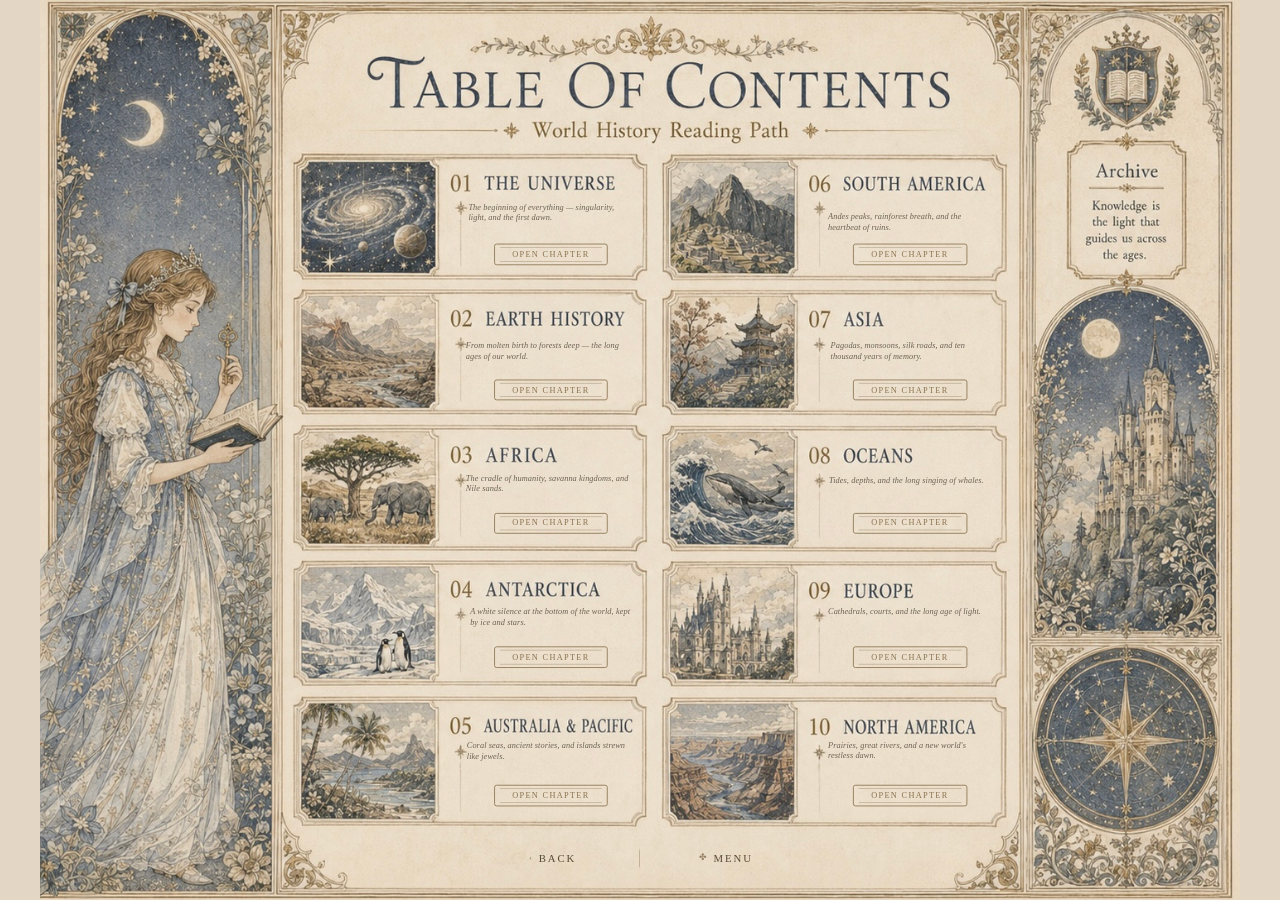
==== commit 751314ce: "Menu button :active fix, browse-mode lastRead, BGM cross-fade, bigger quiz targets USER FEEDBACK ROU" ====
--- a/chapters.html
+++ b/chapters.html
@@ -74,6 +74,13 @@
   // .zone-toc-btn-NN. Two zones per chapter so the button's exact
   // pixel position can never be pushed by a longer tagline.
   document.addEventListener("DOMContentLoaded", () => {
+    // BROWSE mode (?browse=1 from menu's ENTER CHAPTER button):
+    // every OPEN CHAPTER link gets &browse=1 forwarded so the
+    // reading page knows NOT to update tpl.lastRead. The
+    // Story-arch / Select path doesn't carry browse=1, so it
+    // remains the canonical 'continue game' flow.
+    const browse = new URL(location.href).searchParams.get("browse") === "1";
+    const browseFlag = browse ? "&browse=1" : "";
     CHAPTERS.forEach((c) => {
       const text = document.querySelector(".zone-toc-" + c.number);
       const btn  = document.querySelector(".zone-toc-btn-" + c.number);
@@ -86,7 +93,7 @@
         </div>`;
       if (btn) btn.innerHTML = `
         <button type="button" class="antique-button toc-open-btn"
-                data-go="reading.html?chapter=${encodeURIComponent(c.id)}&section=${encodeURIComponent(c.firstSection || "1.1")}">
+                data-go="reading.html?chapter=${encodeURIComponent(c.id)}&section=${encodeURIComponent(c.firstSection || "1.1")}${browseFlag}">
           <span class="antique-button-corner tl"></span>
           <span class="antique-button-corner tr"></span>
           <span class="antique-button-corner bl"></span>
--- a/css/layout.css
+++ b/css/layout.css
@@ -11,18 +11,25 @@
    so cropping AT the master container left no buffer. The stage
    now uses the original page aspect (1448/1086 = 4:3) — nothing
    is cropped, parchment letterbox covers any leftover sides. */
-/* COVER fill-width layout — per user insight: 'if the bleed
-   blends with the body bg, sides don't need cropping at all'.
-   Stage fills 100vw × 100dvh (no letterbox bars). The .page is
-   scaled by Math.max(sw/1448, sh/1086) so the painted UI fills
-   the stage on the WIDER axis; the narrower axis overflows and
-   is hidden by the stage's overflow:hidden. Result on iPad
-   landscape: painted edges flush to the left/right edges, top +
-   bottom bleed cropped (~3% each) — exactly what the user means
-   by '上下要裁 否则浪费空间 高低起伏'. */
+/* CONTAIN-style layout with TOP/BOTTOM-only bleed crop. Per user
+   feedback: cover fill-width cropped INTO the painted frame line
+   (it's only ~1.1% from each edge, but cover mode crops 3-4%).
+   The fix: stage aspect is 1448 / 1068.62 — that's the page width
+   intact, with only the OUTER 0.8% bleed shaved off top+bottom.
+   No side crop. The viewport's leftover horizontal space (when
+   the viewport is wider than 1.355) becomes #e3d6c4 letterbox =
+   the same parchment shade as the painted bleed, so the seam is
+   invisible. */
 .stage {
-  width: 100vw;
-  height: 100dvh;
+  /* Sources are pre-cropped at the JPG file level (~1% L/R,
+     ~1.5% T/B trimmed off the painted bleed), so the stage is
+     just the page aspect 1448 / 1086 and the page fills it
+     exactly. No viewport-side crop, no math gymnastics. Side
+     letterbox stays #e3d6c4 — the same parchment shade as the
+     trimmed bleed, so the seam is invisible. */
+  width:  min(100vw, calc(100dvh * 1448 / 1086));
+  height: min(100dvh, calc(100vw * 1086 / 1448));
+  aspect-ratio: 1448 / 1086;
   position: relative;
   flex-shrink: 0;
   overflow: hidden;
@@ -31,30 +38,19 @@
 
 .page {
   position: absolute;
-  /* Anchored to the stage's top-left; scaled by JS so the full
-     1448×1086 painted page fits the stage exactly. No master-
-     frame bleed offset — the user's UI sits slightly inside the
-     master container, so a crop at the master edges was eating
-     into it. */
   left: 0;
   top: 0;
   width: 1448px;
   height: 1086px;
   transform-origin: top left;
   transform: scale(1);
-  background-color: var(--paper-warm);
-  background-image:
-    radial-gradient(ellipse at 30% 20%, rgba(255, 245, 220, 0.55) 0%, transparent 60%),
-    radial-gradient(ellipse at 70% 80%, rgba(120, 95, 55, 0.10) 0%, transparent 65%),
-    repeating-linear-gradient(
-      135deg,
-      rgba(150, 120, 70, 0.025) 0 2px,
-      transparent 2px 5px
-    );
-  border-radius: var(--page-radius);
-  box-shadow:
-    0 30px 80px rgba(0, 0, 0, 0.18),
-    0 0 0 1px rgba(120, 95, 55, 0.30) inset;
+  /* No background — the painted bg is set per-page on .page.art-bg
+     and we DON'T want a 'card' bg color leaking through if the
+     painted image has any partial transparency or anti-aliased
+     edge pixels. No border, no box-shadow either: user wants the
+     painted page to look as if it sits ON the body parchment
+     directly, with zero visible seam at the side letterbox. */
+  background: transparent;
   overflow: hidden;
 }
 
@@ -82,24 +78,12 @@
   pointer-events: none;
 }
 
-/* Decorative double frame inside every page */
+/* The CSS-drawn double frame inside every .page is no longer
+   drawn. The painted bgs themselves carry whatever frame the
+   user wants; an additional thin CSS border was creating a
+   visible 'edge of an image' seam on the side letterbox. */
 .page::before,
-.page::after {
-  content: "";
-  position: absolute;
-  pointer-events: none;
-  border: var(--frame-border);
-}
-.page::before {
-  inset: 22px;
-  border-color: var(--paper-frame);
-  opacity: 0.55;
-}
-.page::after {
-  inset: 30px;
-  border: var(--frame-border-soft);
-  opacity: 0.35;
-}
+.page::after { content: none; }
 
 /* ----- Page-level shells ----- */
 .page-inner {
--- a/css/components.css
+++ b/css/components.css
@@ -564,6 +564,18 @@
   margin-bottom: 8px;
 }
 .quiz-item { margin-bottom: 42px; }
+/* Progressive-reveal gating. Initial state = hidden; quiz.js adds
+   .is-shown when a previous question has been answered correctly. */
+.quiz-item:not(.is-shown) {
+  opacity: 0;
+  pointer-events: none;
+  transition: opacity 280ms ease-out;
+}
+.quiz-item.is-shown {
+  opacity: 1;
+  pointer-events: auto;
+  transition: opacity 320ms ease-out;
+}
 .quiz-item .quiz-no {
   font-family: var(--font-display);
   font-size: 13px;
@@ -588,9 +600,10 @@
 .quiz-option {
   display: flex;
   gap: 18px;
-  align-items: baseline;
-  margin-bottom: 12px;
-  padding: 6px 10px;
+  align-items: center;
+  margin-bottom: 14px;
+  padding: 12px 14px;          /* bigger tap target — was 6px/10px */
+  min-height: 44px;            /* Apple touch-target minimum */
   font-family: var(--font-body);
   font-size: 19px;
   line-height: 1.45;
--- a/css/pages.css
+++ b/css/pages.css
@@ -880,38 +880,47 @@
    master-relative via (p-1.78)/96.33 horizontally and
    (p-2.15)/95.85 vertically.
    ============================================================ */
-/* CONTAIN-style layout means master frame fits FULLY inside the
-   viewport (top + bottom visible), so we can use the user's
-   original hand-measured nav coordinates without compensating
-   for a vertical crop. */
+/* USER FIX-UP: when we pre-cropped every painted bg at source
+   (~1.5% trimmed off top + bottom), the painted bottom strip
+   shifted UP about 1.5% in displayed page-relative coords. The
+   user-originally-measured nav-top values are kept below for
+   reference; the .pre-crop column is what we actually use. */
 .page[data-page="reading"],
 .page[data-page="quiz"] {
   --nav-count:  5;
   --nav-left:   29.47%;
-  --nav-top:    91.50%;
+  --nav-top:    93.00%;   /* was 91.50%, +1.5% pre-crop comp */
   --nav-width:  51.04%;
-  --nav-height:  8.19%;
+  --nav-height:  6.70%;   /* was 8.19% */
 }
 .page.select-art {
   --nav-count:  2;
   --nav-left:   22.60%;
-  --nav-top:    92.20%;
+  --nav-top:    93.70%;   /* was 92.20% */
   --nav-width:  54.92%;
-  --nav-height:  7.58%;
+  --nav-height:  6.10%;   /* was 7.58% */
 }
 .page[data-page="chapters"] {
   --nav-count:  2;
   --nav-left:   35.00%;
-  --nav-top:    93.50%;
+  --nav-top:    95.00%;   /* was 93.50% */
   --nav-width:  30.00%;
-  --nav-height:  5.50%;
+  --nav-height:  4.50%;   /* was 5.50% */
 }
 .page[data-page="word-garden"] {
   --nav-count:  2;
   --nav-left:   35.00%;
-  --nav-top:    91.50%;
+  --nav-top:    93.00%;   /* was 91.50% */
   --nav-width:  30.00%;
-  --nav-height:  6.50%;
+  --nav-height:  5.50%;   /* was 6.50% */
+}
+.page[data-page="save"],
+.page[data-page="load"] {
+  --nav-count:  2;
+  --nav-left:   30.00%;
+  --nav-top:    90.50%;   /* was 89.00% */
+  --nav-width:  40.00%;
+  --nav-height:  5.50%;   /* was 6.50% */
 }
 
 /* ============================================================
@@ -923,17 +932,25 @@
    The text block aligns left; the plaque centres.
    ============================================================ */
 /* TEXT zone — title + italic tagline. No button inside. */
+/* Per user feedback: 'tagline 直接写在填空区的顶端 — 同列同行
+   不要参差不齐'. The hand-measured .zone-toc-NN already covers
+   the BLANK text-writing area UNDER each painted '01 THE UNIVERSE'
+   label (the painted label is above the zone, not inside). Pinning
+   the tagline to the TOP of every zone gives an even baseline
+   across the 5×2 grid — every italic intro sits at the same
+   relative height inside its zone. */
 .toc-card {
+  display: flex;
+  flex-direction: column;
+  justify-content: flex-start;     /* tagline at the TOP of the zone */
+  padding: 2px 8px 0;
+  pointer-events: none;
+}
+.toc-card-text {
   display: flex;
   flex-direction: column;
   justify-content: flex-start;
-  padding: 0 6px;
-  pointer-events: none;
-}
-.toc-card-text {
-  display: flex;
-  flex-direction: column;
-  justify-content: flex-start;
+  align-self: stretch;
 }
 .toc-card-title {
   margin: 0;
